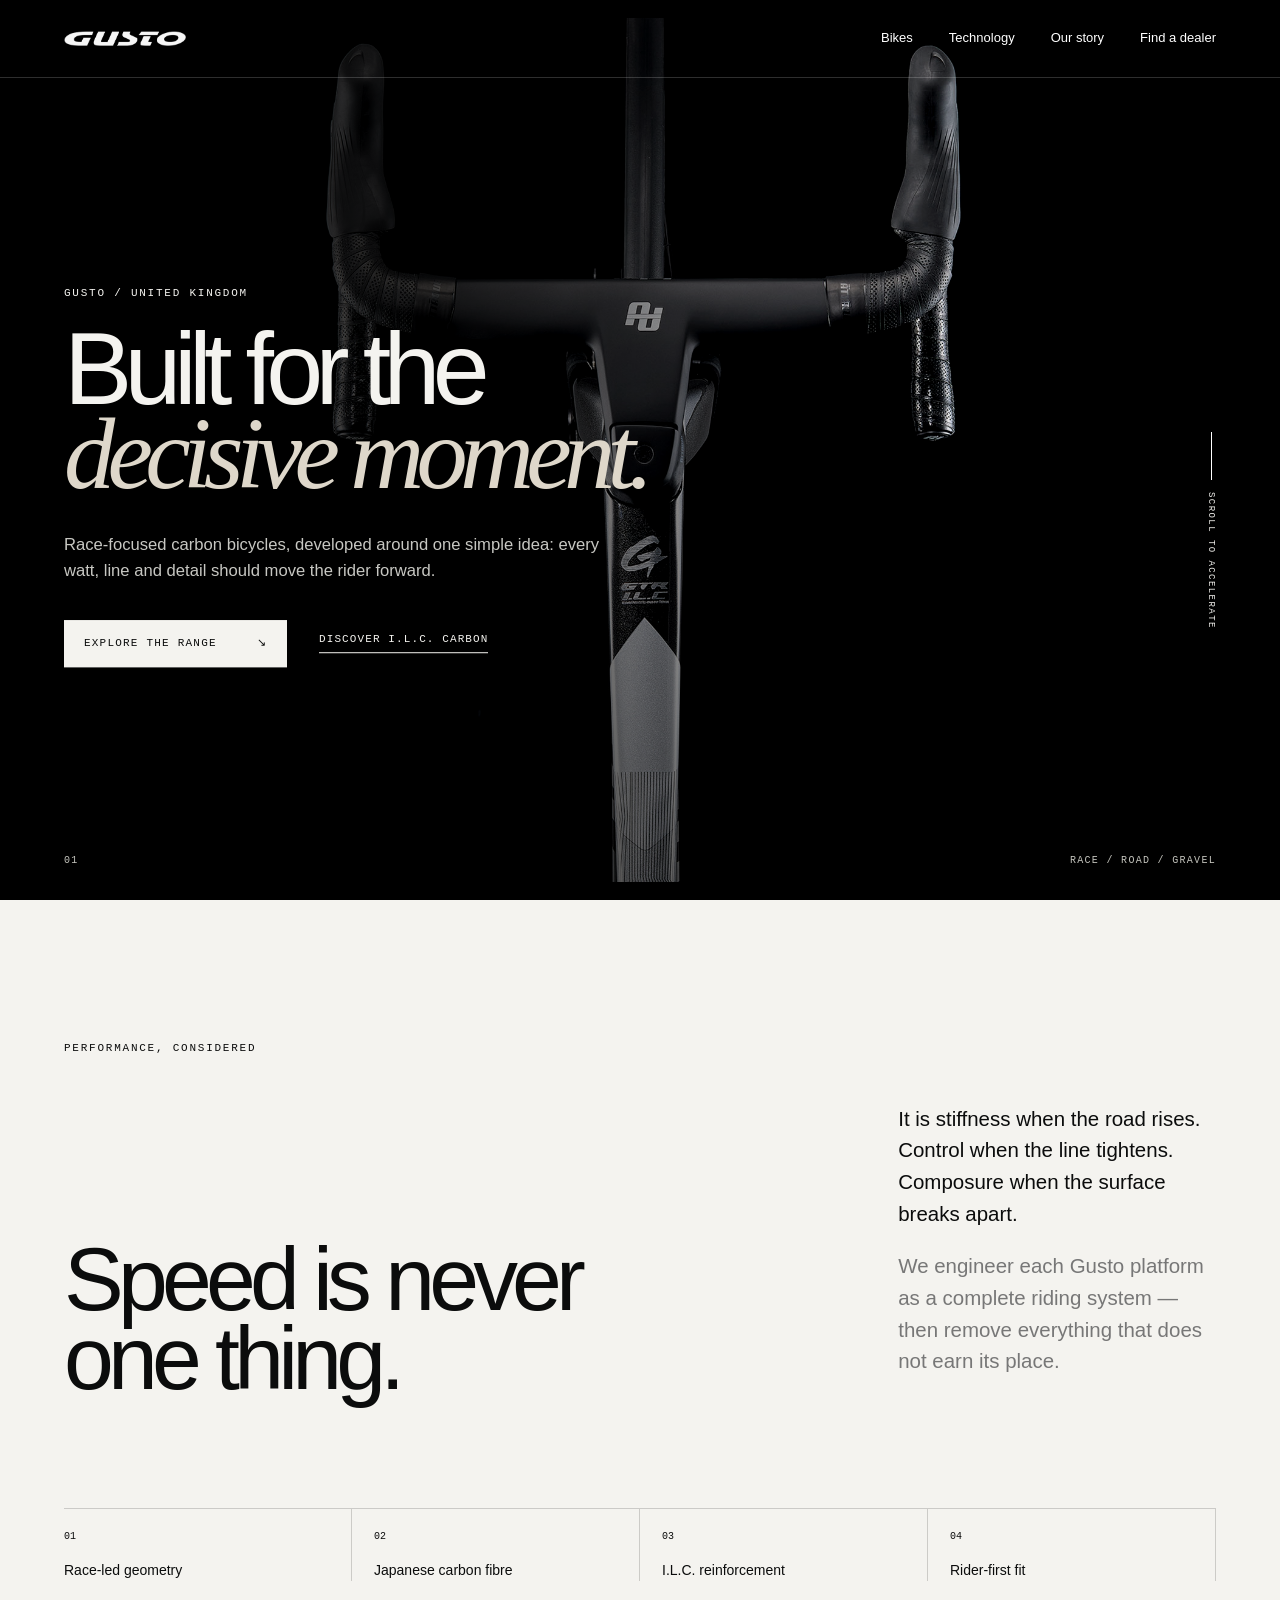
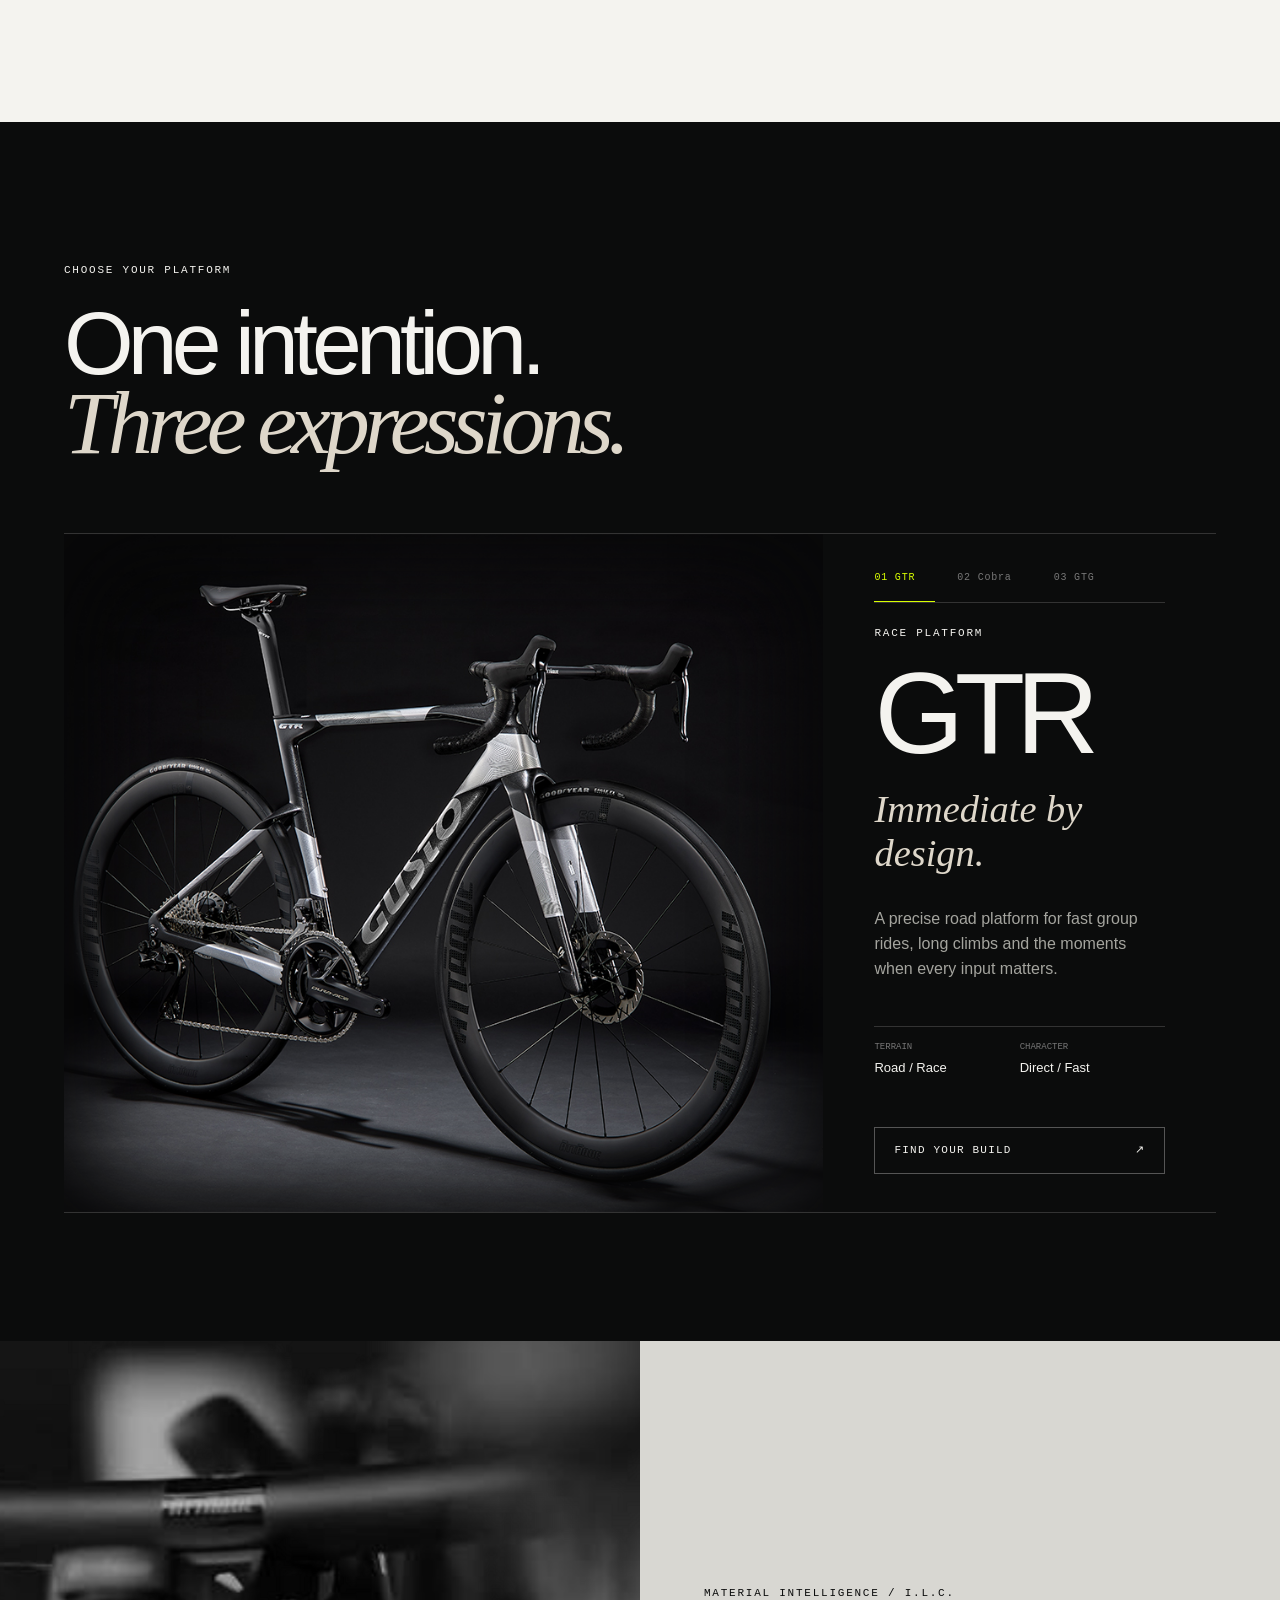
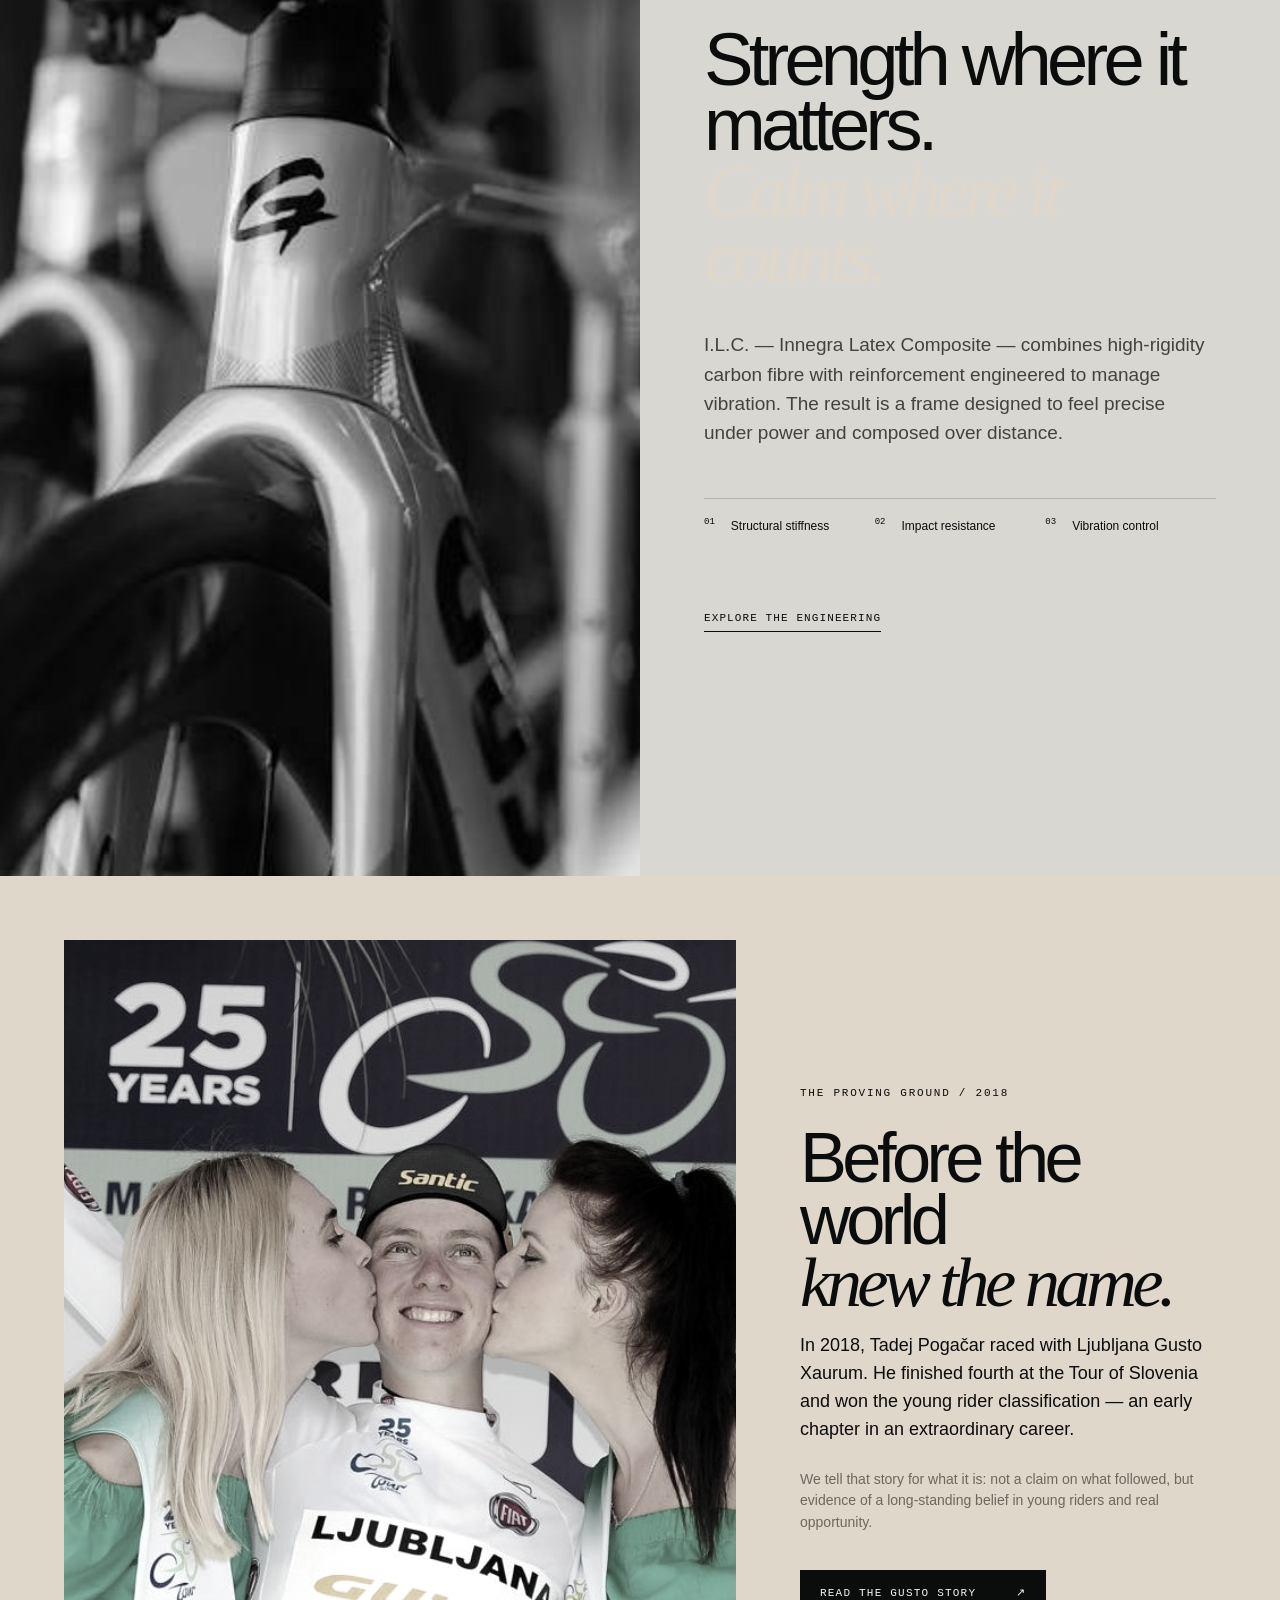
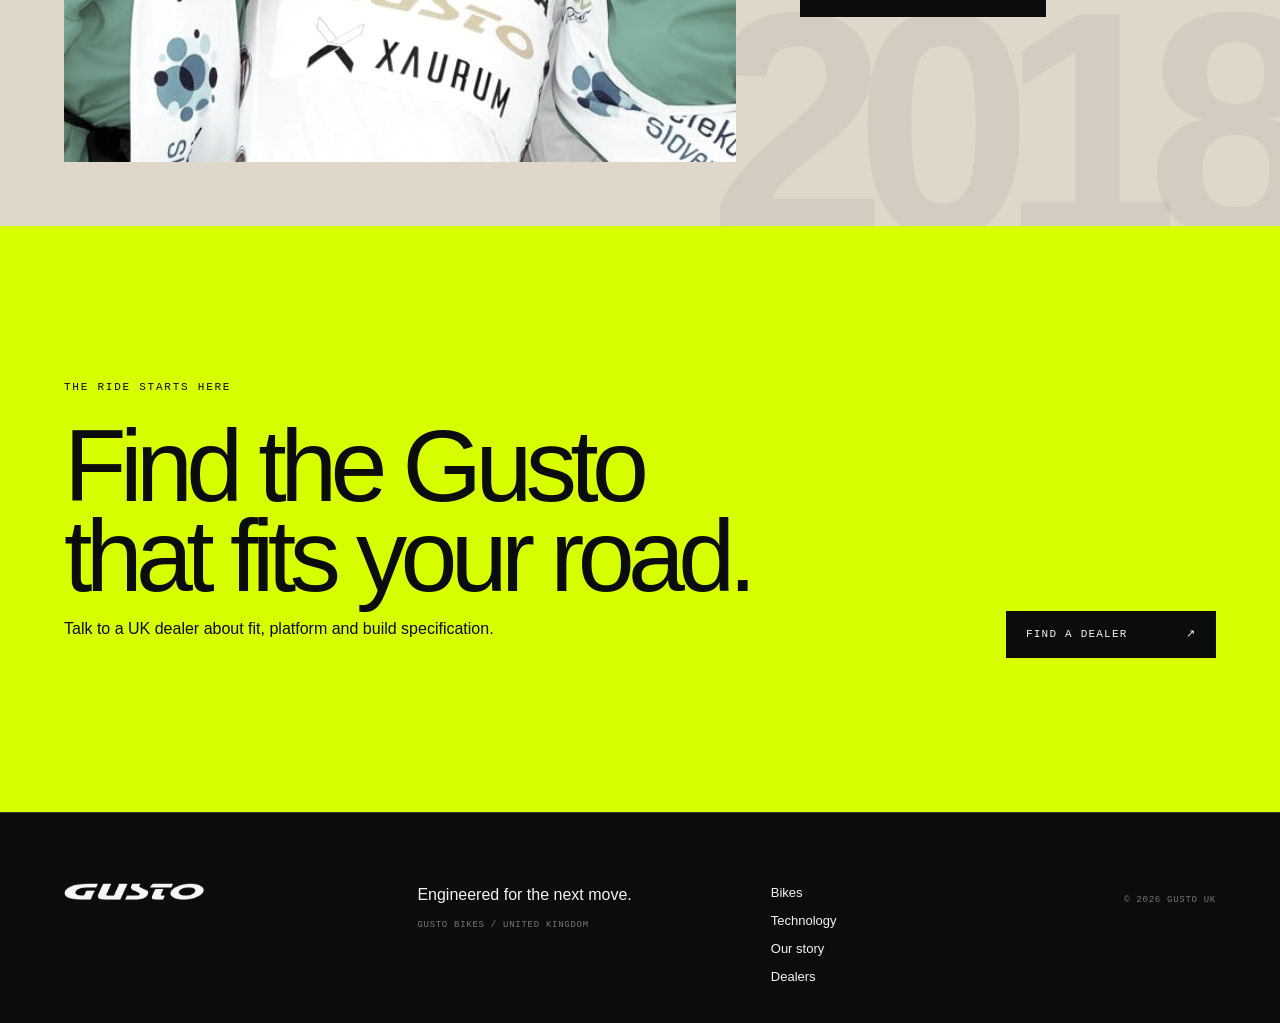
==== index.html @ f99deea1 "Build Gusto UK website redesign" ====
<!doctype html>
<html lang="en">
<head>
  <meta charset="UTF-8" />
  <meta name="viewport" content="width=device-width, initial-scale=1.0" />
  <meta name="description" content="Gusto performance bicycles — race-bred carbon platforms for road and gravel." />
  <title>Gusto UK — Built for the decisive moment</title>
  <link rel="preload" as="image" href="assets/hero-cockpit.jpg" />
  <link rel="stylesheet" href="styles.css?v=6" />
</head>
<body>
  <div class="progress" aria-hidden="true"><span></span></div>
  <header class="site-header" data-header>
    <a class="brand" href="index.html" aria-label="Gusto UK home"><img src="assets/gusto-logo-white.png" alt="Gusto" /></a>
    <nav class="desktop-nav" aria-label="Primary navigation">
      <a href="#bikes">Bikes</a><a href="#technology">Technology</a><a href="about.html">Our story</a><a href="#dealers">Find a dealer</a>
    </nav>
    <button class="menu-button" type="button" aria-expanded="false" aria-controls="mobile-menu"><span>Menu</span><i></i><i></i></button>
  </header>
  <div class="mobile-menu" id="mobile-menu" aria-hidden="true">
    <nav><a href="#bikes">Bikes</a><a href="#technology">Technology</a><a href="about.html">Our story</a><a href="#dealers">Find a dealer</a></nav>
    <p>Gusto Bikes / United Kingdom</p>
  </div>

  <main>
    <section class="hero theme-dark" aria-labelledby="hero-title">
      <img class="hero-media" src="assets/hero-cockpit-front.png" alt="Gusto integrated cockpit viewed from above" />
      <div class="hero-shade"></div>
      <div class="hero-copy">
        <p class="eyebrow">Gusto / United Kingdom</p>
        <h1 id="hero-title">Built for the<br><em>decisive moment.</em></h1>
        <p class="hero-intro">Race-focused carbon bicycles, developed around one simple idea: every watt, line and detail should move the rider forward.</p>
        <div class="hero-actions"><a class="button button-light" href="#bikes">Explore the range <span>↘</span></a><a class="text-link" href="#technology">Discover I.L.C. carbon</a></div>
      </div>
      <div class="hero-index"><span>01</span><span>Race / Road / Gravel</span></div>
      <div class="scroll-cue" aria-hidden="true"><span></span>Scroll to accelerate</div>
    </section>

    <section class="manifesto section-pad" aria-label="Gusto philosophy">
      <p class="eyebrow reveal">Performance, considered</p>
      <div class="manifesto-grid">
        <h2 class="display reveal">Speed is never<br>one thing.</h2>
        <div class="manifesto-copy reveal"><p>It is stiffness when the road rises. Control when the line tightens. Composure when the surface breaks apart.</p><p>We engineer each Gusto platform as a complete riding system — then remove everything that does not earn its place.</p></div>
      </div>
      <div class="metric-strip reveal" role="list">
        <div role="listitem"><b>01</b><span>Race-led geometry</span></div><div role="listitem"><b>02</b><span>Japanese carbon fibre</span></div><div role="listitem"><b>03</b><span>I.L.C. reinforcement</span></div><div role="listitem"><b>04</b><span>Rider-first fit</span></div>
      </div>
    </section>

    <section class="platform theme-dark" id="bikes" aria-labelledby="platform-title">
      <div class="platform-head section-pad reveal"><p class="eyebrow">Choose your platform</p><h2 class="display" id="platform-title">One intention.<br><em>Three expressions.</em></h2></div>
      <div class="bike-stage reveal" data-bike-stage>
        <div class="bike-visual" data-tone="studio"><span class="ghost-type">GTR</span><img src="assets/gtr-black-silver-studio.png" alt="Black and silver Gusto GTR road bicycle" data-bike-image /></div>
        <div class="bike-detail">
          <div class="platform-tabs" role="tablist" aria-label="Bike platforms">
            <button class="active" role="tab" aria-selected="true" data-bike="gtr">01 GTR</button><button role="tab" aria-selected="false" data-bike="cobra">02 Cobra</button><button role="tab" aria-selected="false" data-bike="gtg">03 GTG</button>
          </div>
          <p class="eyebrow" data-bike-kicker>Race platform</p><h3 data-bike-title>GTR</h3><p class="bike-line" data-bike-line>Immediate by design.</p><p data-bike-copy>A precise road platform for fast group rides, long climbs and the moments when every input matters.</p>
          <div class="bike-specs"><span><small>Terrain</small><b data-bike-terrain>Road / Race</b></span><span><small>Character</small><b data-bike-character>Direct / Fast</b></span></div>
          <a class="button button-outline" href="#dealers">Find your build <span>↗</span></a>
        </div>
      </div>
    </section>

    <section class="technology" id="technology" aria-labelledby="tech-title">
      <div class="tech-media reveal"><img src="assets/head-tube.png" alt="Gusto carbon head tube detail" /></div>
      <div class="tech-copy section-pad reveal"><p class="eyebrow">Material intelligence / I.L.C.</p><h2 class="display" id="tech-title">Strength where it matters.<br><em>Calm where it counts.</em></h2><p>I.L.C. — Innegra Latex Composite — combines high-rigidity carbon fibre with reinforcement engineered to manage vibration. The result is a frame designed to feel precise under power and composed over distance.</p><div class="tech-notes"><span><b>01</b>Structural stiffness</span><span><b>02</b>Impact resistance</span><span><b>03</b>Vibration control</span></div><a class="text-link dark-link" href="https://gusto-uk-website.replit.app/technology">Explore the engineering</a></div>
    </section>

    <section class="heritage theme-bone" aria-labelledby="heritage-title">
      <div class="heritage-image reveal"><img src="assets/rider-tadej.jpg" alt="Tadej Pogačar racing for Ljubljana Gusto Xaurum in 2018" /></div>
      <div class="heritage-copy section-pad reveal"><p class="eyebrow">The proving ground / 2018</p><h2 class="display" id="heritage-title">Before the world<br><em>knew the name.</em></h2><p>In 2018, Tadej Pogačar raced with Ljubljana Gusto Xaurum. He finished fourth at the Tour of Slovenia and won the young rider classification — an early chapter in an extraordinary career.</p><p class="quiet">We tell that story for what it is: not a claim on what followed, but evidence of a long-standing belief in young riders and real opportunity.</p><a class="button button-dark" href="about.html">Read the Gusto story <span>↗</span></a></div>
      <div class="heritage-mark" aria-hidden="true">2018</div>
    </section>

    <section class="dealer-cta theme-signal" id="dealers">
      <p class="eyebrow reveal">The ride starts here</p><h2 class="display reveal">Find the Gusto<br>that fits your road.</h2><p class="reveal">Talk to a UK dealer about fit, platform and build specification.</p><a class="button button-dark reveal" href="https://gusto-uk-website.replit.app/dealers">Find a dealer <span>↗</span></a>
    </section>
  </main>
  <footer class="site-footer theme-dark"><a class="footer-brand" href="index.html" aria-label="Gusto UK home"><img src="assets/gusto-logo-white.png" alt="Gusto" /></a><div><p>Engineered for the next move.</p><p class="small">Gusto Bikes / United Kingdom</p></div><nav aria-label="Footer"><a href="#bikes">Bikes</a><a href="#technology">Technology</a><a href="about.html">Our story</a><a href="#dealers">Dealers</a></nav><p class="small">© <span data-year></span> Gusto UK</p></footer>
  <script src="script.js?v=8"></script>
</body>
</html>
---- styles.css ----
:root{--ink:#0b0c0c;--paper:#f4f3ef;--bone:#ded7ca;--muted:#8a8a84;--line:rgba(20,20,18,.18);--signal:#d8ff00;--pad:clamp(24px,5vw,84px);--sans:"Helvetica Neue",Helvetica,Arial,sans-serif;--serif:Georgia,"Times New Roman",serif;--mono:"SFMono-Regular",Consolas,monospace}*{box-sizing:border-box}html{scroll-behavior:smooth}body{margin:0;background:var(--paper);color:var(--ink);font-family:var(--sans);font-size:16px;line-height:1.55;-webkit-font-smoothing:antialiased}a{color:inherit;text-decoration:none}img{display:block;max-width:100%}button{font:inherit}.theme-dark{background:var(--ink);color:var(--paper)}.theme-bone{background:var(--bone)}.theme-signal{background:var(--signal)}.section-pad{padding:clamp(90px,11vw,180px) var(--pad)}.progress{position:fixed;z-index:100;left:0;right:0;top:0;height:2px;background:transparent}.progress span{display:block;width:0;height:100%;background:var(--signal)}.site-header{height:78px;position:absolute;z-index:50;top:0;left:0;right:0;display:flex;align-items:center;justify-content:space-between;padding:0 var(--pad);color:#fff;border-bottom:1px solid rgba(255,255,255,.18);transition:.35s}.site-header.is-scrolled{position:fixed;background:rgba(11,12,12,.88);backdrop-filter:blur(14px);height:64px}.brand img{width:122px}.desktop-nav{display:flex;gap:36px;align-items:center}.desktop-nav a{font-size:13px;position:relative}.desktop-nav a:after{content:"";position:absolute;left:0;bottom:-8px;width:100%;height:1px;background:var(--signal);transform:scaleX(0);transform-origin:right;transition:.25s}.desktop-nav a:hover:after,.desktop-nav a.active:after{transform:scaleX(1);transform-origin:left}.menu-button{display:none;background:none;color:white;border:0;text-transform:uppercase;letter-spacing:.12em;font-size:11px;gap:7px;align-items:flex-end;flex-direction:column}.menu-button i{width:24px;height:1px;background:white;display:block;transition:.3s}.mobile-menu{display:none}.eyebrow{text-transform:uppercase;letter-spacing:.16em;font:500 11px/1.4 var(--mono);margin:0 0 26px}.display{font-size:clamp(48px,7vw,112px);font-weight:400;letter-spacing:-.065em;line-height:.88;margin:0}.display em,h1 em{font-family:var(--serif);font-weight:400;color:var(--bone)}.hero{height:max(760px,100svh);min-height:700px;position:relative;overflow:hidden}.hero-media{position:absolute;inset:0;width:100%;height:100%;object-fit:cover;object-position:center;filter:saturate(.65) contrast(1.05);transform:scale(1.03)}.hero-shade{position:absolute;inset:0;background:linear-gradient(90deg,rgba(0,0,0,.92) 0%,rgba(0,0,0,.7) 36%,rgba(0,0,0,.02) 76%),linear-gradient(0deg,rgba(0,0,0,.35),transparent 45%)}.hero-copy{position:absolute;left:var(--pad);top:50%;transform:translateY(-43%);width:min(720px,72vw)}.hero h1,.story-hero h1{font-size:clamp(62px,8vw,136px);font-weight:400;line-height:.82;letter-spacing:-.075em;margin:0 0 36px}.hero-intro{max-width:560px;color:#c7c7c2;font-size:clamp(16px,1.3vw,20px)}.hero-actions{display:flex;align-items:center;gap:32px;margin-top:36px}.button{display:inline-flex;justify-content:space-between;align-items:center;gap:40px;min-width:210px;padding:17px 19px;text-transform:uppercase;font:500 11px/1 var(--mono);letter-spacing:.11em;border:1px solid;transition:.25s}.button:hover{transform:translateY(-3px)}.button-light{background:var(--paper);color:var(--ink);border-color:var(--paper)}.button-dark{background:var(--ink);color:var(--paper);border-color:var(--ink)}.button-outline{border-color:#555;color:var(--paper)}.text-link{font:500 11px/1 var(--mono);letter-spacing:.1em;text-transform:uppercase;border-bottom:1px solid;padding-bottom:7px}.hero-index{position:absolute;right:var(--pad);bottom:34px;left:var(--pad);display:flex;justify-content:space-between;text-transform:uppercase;letter-spacing:.13em;font:10px var(--mono);color:#c4c4bd}.scroll-cue{position:absolute;right:var(--pad);top:48%;writing-mode:vertical-rl;text-transform:uppercase;letter-spacing:.16em;font:9px var(--mono);display:flex;gap:12px;align-items:center}.scroll-cue span{width:1px;height:48px;background:#fff}.manifesto{background:var(--paper)}.manifesto-grid{display:grid;grid-template-columns:1.6fr .72fr;gap:10vw;align-items:end}.manifesto-copy{font-size:clamp(18px,1.6vw,24px);max-width:560px}.manifesto-copy p:last-child{color:#777}.metric-strip{margin-top:110px;border-top:1px solid var(--line);display:grid;grid-template-columns:repeat(4,1fr)}.metric-strip div{padding:22px 10px 0 0;border-right:1px solid var(--line);display:flex;gap:18px;flex-direction:column}.metric-strip div+div{padding-left:22px}.metric-strip b{font:10px var(--mono)}.metric-strip span{font-size:14px}.platform{padding-bottom:clamp(80px,10vw,160px)}.platform-head{padding-bottom:70px}.bike-stage{margin:0 var(--pad);display:grid;grid-template-columns:1.45fr .75fr;min-height:680px;border-top:1px solid #333;border-bottom:1px solid #333}.bike-visual{position:relative;background:#efeee9;overflow:hidden;display:flex;align-items:center}.bike-visual img{position:relative;z-index:2;width:100%;max-height:680px;object-fit:contain;transition:opacity .25s,transform .55s cubic-bezier(.2,.7,.1,1)}.bike-visual.changing img{opacity:0;transform:translateX(20px)}.ghost-type{position:absolute;color:#dfddd6;font-size:19vw;font-weight:700;letter-spacing:-.09em;left:-.03em;top:50%;transform:translateY(-54%)}.bike-detail{padding:38px clamp(30px,4vw,70px);display:flex;flex-direction:column;justify-content:center}.platform-tabs{display:flex;border-bottom:1px solid #333;margin-bottom:auto}.platform-tabs button{background:none;border:0;color:#777;padding:0 20px 18px 0;margin-right:22px;font:10px var(--mono);letter-spacing:.08em;cursor:pointer}.platform-tabs button.active{color:var(--signal);border-bottom:1px solid var(--signal)}.bike-detail h3{font-size:clamp(80px,9vw,150px);font-weight:400;line-height:.8;letter-spacing:-.08em;margin:0}.bike-line{font:italic clamp(24px,3vw,42px) var(--serif);color:var(--bone);margin:28px 0 16px}.bike-detail>p:not(.eyebrow):not(.bike-line){max-width:440px;color:#a4a49e}.bike-specs{display:grid;grid-template-columns:1fr 1fr;border-top:1px solid #333;margin:28px 0 34px}.bike-specs span{display:flex;flex-direction:column;padding:15px 0}.bike-specs small{font:9px var(--mono);color:#777;text-transform:uppercase}.bike-specs b{font-size:13px;font-weight:400;margin-top:6px}.technology{display:grid;grid-template-columns:1fr 1fr;background:#d8d7d2;min-height:850px}.tech-media{background:#111;min-height:720px;display:flex;justify-content:center;overflow:hidden}.tech-media img{height:100%;width:100%;object-fit:cover;object-position:center 22%;filter:grayscale(1)}.tech-copy{align-self:center}.tech-copy .display{font-size:clamp(48px,5.8vw,92px)}.tech-copy>p:not(.eyebrow){font-size:19px;max-width:620px;margin:40px 0;color:#42423f}.tech-notes{display:grid;grid-template-columns:repeat(3,1fr);border-top:1px solid var(--line);margin:50px 0}.tech-notes span{display:flex;gap:16px;padding:18px 12px 18px 0;font-size:12px}.tech-notes b{font:9px var(--mono)}.dark-link{display:inline-block}.heritage{min-height:950px;display:grid;grid-template-columns:1.15fr .85fr;position:relative;overflow:hidden}.heritage-image{margin:var(--pad) 0 var(--pad) var(--pad);overflow:hidden;position:relative;z-index:2}.heritage-image img{width:100%;height:100%;object-fit:cover;filter:grayscale(.8) contrast(1.08)}.heritage-copy{align-self:center;position:relative;z-index:2}.heritage-copy .display{font-size:clamp(48px,5.5vw,90px)}.heritage-copy>p:not(.eyebrow){font-size:18px;max-width:600px}.heritage-copy .quiet{color:#6d675e;font-size:14px!important;margin:25px 0 36px}.heritage-mark{position:absolute;bottom:-.18em;right:-.04em;font-size:25vw;line-height:1;color:rgba(20,20,18,.055);font-weight:700;letter-spacing:-.1em}.dealer-cta{padding:clamp(90px,12vw,190px) var(--pad);display:grid;grid-template-columns:1fr auto;align-items:end}.dealer-cta .eyebrow,.dealer-cta h2,.dealer-cta>p{grid-column:1}.dealer-cta .button{grid-column:2;grid-row:2/4}.dealer-cta .display{font-size:clamp(55px,8vw,126px)}.site-footer{padding:70px var(--pad) 36px;display:grid;grid-template-columns:1fr 1fr 1fr auto;gap:50px;align-items:start;border-top:1px solid #333}.site-footer>img{width:140px}.site-footer p{margin:0}.site-footer nav{display:flex;flex-direction:column;gap:8px;font-size:13px}.small{font:9px var(--mono);letter-spacing:.08em;text-transform:uppercase;color:#777;margin-top:12px!important}.reveal{opacity:0;transform:translateY(28px);transition:opacity .8s,transform .8s cubic-bezier(.22,.7,.16,1)}.reveal.in{opacity:1;transform:none}
/* story */.story-hero{min-height:100svh;position:relative;display:grid;grid-template-columns:1.05fr .95fr;overflow:hidden;padding-top:78px}.story-hero-copy{padding:clamp(120px,15vw,220px) var(--pad);align-self:center;position:relative;z-index:2}.story-hero h1{font-size:clamp(58px,7.5vw,122px)}.story-hero-copy>p:last-child{max-width:540px;color:#aaa;font-size:18px}.story-hero-art{position:relative;background:#161715;display:flex;justify-content:center;align-items:center}.story-hero-art img{height:min(72vh,820px);position:relative;z-index:2;object-fit:contain;filter:saturate(.75)}.story-hero-art span{position:absolute;right:-.1em;top:10%;font-size:9vw;line-height:.75;font-weight:700;color:#20211f;letter-spacing:-.08em;text-transform:uppercase}.origin{min-height:760px}.timeline{display:grid;grid-template-columns:.72fr 1.28fr;gap:8vw}.timeline-intro{position:sticky;top:110px;align-self:start}.timeline-intro .display{font-size:clamp(48px,5.5vw,90px)}.timeline-intro>p:last-child{max-width:450px;color:#999;margin-top:36px}.timeline-cards{display:grid;gap:90px}.rider-card{border-top:1px solid #333;padding-top:18px}.rider-photo{height:600px;position:relative;overflow:hidden;background:#171815}.rider-photo img{width:100%;height:100%;object-fit:cover;filter:grayscale(.85);transition:.6s}.rider-card:hover img{transform:scale(1.025);filter:grayscale(.3)}.rider-photo span{position:absolute;bottom:10px;right:18px;font-size:80px;letter-spacing:-.08em;color:var(--signal)}.rider-card h3{font-size:clamp(50px,6vw,90px);font-weight:400;letter-spacing:-.06em;margin:0}.rider-card>div:last-child{padding-top:24px}.rider-card>div:last-child>p:last-child{color:#999;max-width:580px}.quote-section{padding:clamp(100px,14vw,220px) var(--pad)}blockquote{margin:30px 0 60px;max-width:1300px;font:italic clamp(45px,7vw,110px)/.96 var(--serif);letter-spacing:-.045em}.quote-section>p:last-child{max-width:560px;margin-left:auto}.today{display:grid;grid-template-columns:1fr 1fr;background:#111;color:var(--paper);min-height:850px}.today-copy{align-self:center}.today-copy .display{font-size:clamp(48px,5.5vw,88px)}.today-copy>p:not(.eyebrow){color:#aaa;max-width:580px;margin:38px 0}.today-image{overflow:hidden}.today-image img{width:100%;height:100%;object-fit:cover;filter:grayscale(.8)}
@media(max-width:900px){.site-header{height:66px}.desktop-nav{display:none}.menu-button{display:flex}.mobile-menu{display:flex;position:fixed;z-index:45;inset:0;background:var(--ink);color:white;padding:120px 24px 32px;flex-direction:column;justify-content:space-between;transform:translateY(-100%);transition:.5s cubic-bezier(.7,0,.2,1)}.mobile-menu.open{transform:none}.mobile-menu nav{display:flex;flex-direction:column}.mobile-menu a{font-size:13vw;line-height:1.1;letter-spacing:-.06em}.mobile-menu p{font:10px var(--mono);text-transform:uppercase;color:#777}.menu-button.open i:first-of-type{transform:rotate(45deg) translate(5px,4px)}.menu-button.open i:last-of-type{transform:rotate(-45deg)}.hero{min-height:780px}.hero-media{object-position:65% center}.hero-shade{background:linear-gradient(0deg,rgba(0,0,0,.95) 0%,rgba(0,0,0,.55) 60%,rgba(0,0,0,.15))}.hero-copy{left:24px;right:24px;bottom:110px;top:auto;transform:none;width:auto}.hero h1{font-size:16.2vw}.hero-intro{max-width:90%}.hero-actions{align-items:flex-start;flex-direction:column}.scroll-cue{display:none}.manifesto-grid,.bike-stage,.technology,.heritage,.timeline,.today,.story-hero{grid-template-columns:1fr}.manifesto-copy{margin-top:50px}.metric-strip{grid-template-columns:1fr 1fr;margin-top:70px}.metric-strip div{border-bottom:1px solid var(--line);padding:18px!important}.platform-head{padding-bottom:50px}.bike-stage{margin:0 20px}.bike-visual{min-height:390px}.bike-detail{min-height:580px}.platform-tabs{margin-bottom:80px}.technology{min-height:0}.tech-media{height:70vh;min-height:520px}.heritage{min-height:0}.heritage-image{margin:24px;height:65vh}.heritage-copy{padding-top:60px}.dealer-cta{grid-template-columns:1fr}.dealer-cta .button{grid-column:1;grid-row:auto;margin-top:36px}.site-footer{grid-template-columns:1fr 1fr}.story-hero{padding-top:66px}.story-hero-copy{padding-top:110px;padding-bottom:70px}.story-hero-art{height:60vh}.story-hero .hero-index{display:none}.timeline-intro{position:static;margin-bottom:70px}.rider-photo{height:70vh}.today-image{height:70vh}}@media(max-width:560px){.display{font-size:14vw}.eyebrow{margin-bottom:18px}.brand img{width:105px}.hero h1{font-size:17vw}.hero-intro{font-size:15px}.button{width:100%}.metric-strip{grid-template-columns:1fr}.tech-notes{grid-template-columns:1fr}.tech-notes span{border-bottom:1px solid var(--line)}.bike-detail h3{font-size:28vw}.site-footer{grid-template-columns:1fr}.site-footer nav{margin:20px 0}.rider-photo span{font-size:18vw}.quote-section blockquote{font-size:13vw}}
@media(prefers-reduced-motion:reduce){html{scroll-behavior:auto}.reveal{opacity:1;transform:none;transition:none}.hero-media{transform:none}.bike-visual img,.rider-photo img{transition:none}}

/* Product imagery blends into the stage rather than sitting in a photo box. */
.bike-visual{transition:background-color .45s}
.bike-visual[data-tone="paper"]{background:#f4f3ef}
.bike-visual[data-tone="paper"] img{mix-blend-mode:multiply}
.bike-visual[data-tone="gold"]{background:radial-gradient(circle at 56% 48%,rgba(91,80,42,.28),transparent 38%),linear-gradient(135deg,#11120f 0%,#080909 70%)}
.bike-visual[data-tone="gold"] .ghost-type{color:rgba(216,255,0,.055)}
.bike-visual[data-tone="gold"] img{mix-blend-mode:normal}
.bike-visual[data-tone="studio"]{background:#09090a}
.bike-visual[data-tone="studio"]::after{content:"";position:absolute;z-index:3;inset:0;pointer-events:none;box-shadow:inset 0 0 90px 30px #09090a}
.bike-visual[data-tone="studio"] .ghost-type{color:rgba(216,255,0,.035);z-index:1}
.bike-visual[data-tone="studio"] img{width:calc(100% + 4px);max-height:none;height:100%;object-fit:cover;object-position:center;mix-blend-mode:normal}
.bike-visual[data-tone="landscape"]{background:#4a4938}
.bike-visual[data-tone="landscape"] .ghost-type{display:none}
.bike-visual[data-tone="landscape"] img{width:100%;max-height:none;height:100%;object-fit:cover;object-position:center;mix-blend-mode:normal}
.bike-visual[data-tone="ink"]{background:#080909}
.bike-visual[data-tone="ink"] .ghost-type{color:#151616}
.bike-visual[data-tone="mineral"]{background:#262c28}
.bike-visual[data-tone="mineral"] .ghost-type{color:#313a34}
.bike-visual img{filter:drop-shadow(0 24px 20px rgba(0,0,0,.16))}
.ghost-type{transition:color .45s}

/* The heritage section sits on the same bone tone used by display italics. */
.heritage-copy .display em{color:var(--ink)}

/* Remove the jersey artwork's baked white canvas without altering its archive graphics. */
.story-hero-art img{clip-path:none}
.footer-brand{display:inline-block;width:140px}.footer-brand img{width:100%}

/* Give the cockpit photograph more breathing room and reveal more of the frame. */
.hero{background:#000}
.hero-media{object-fit:contain;object-position:center;transform:scale(.96)}
@media(max-width:900px){.hero-media{object-fit:cover;object-position:58% 48%;transform:scale(.96)}}
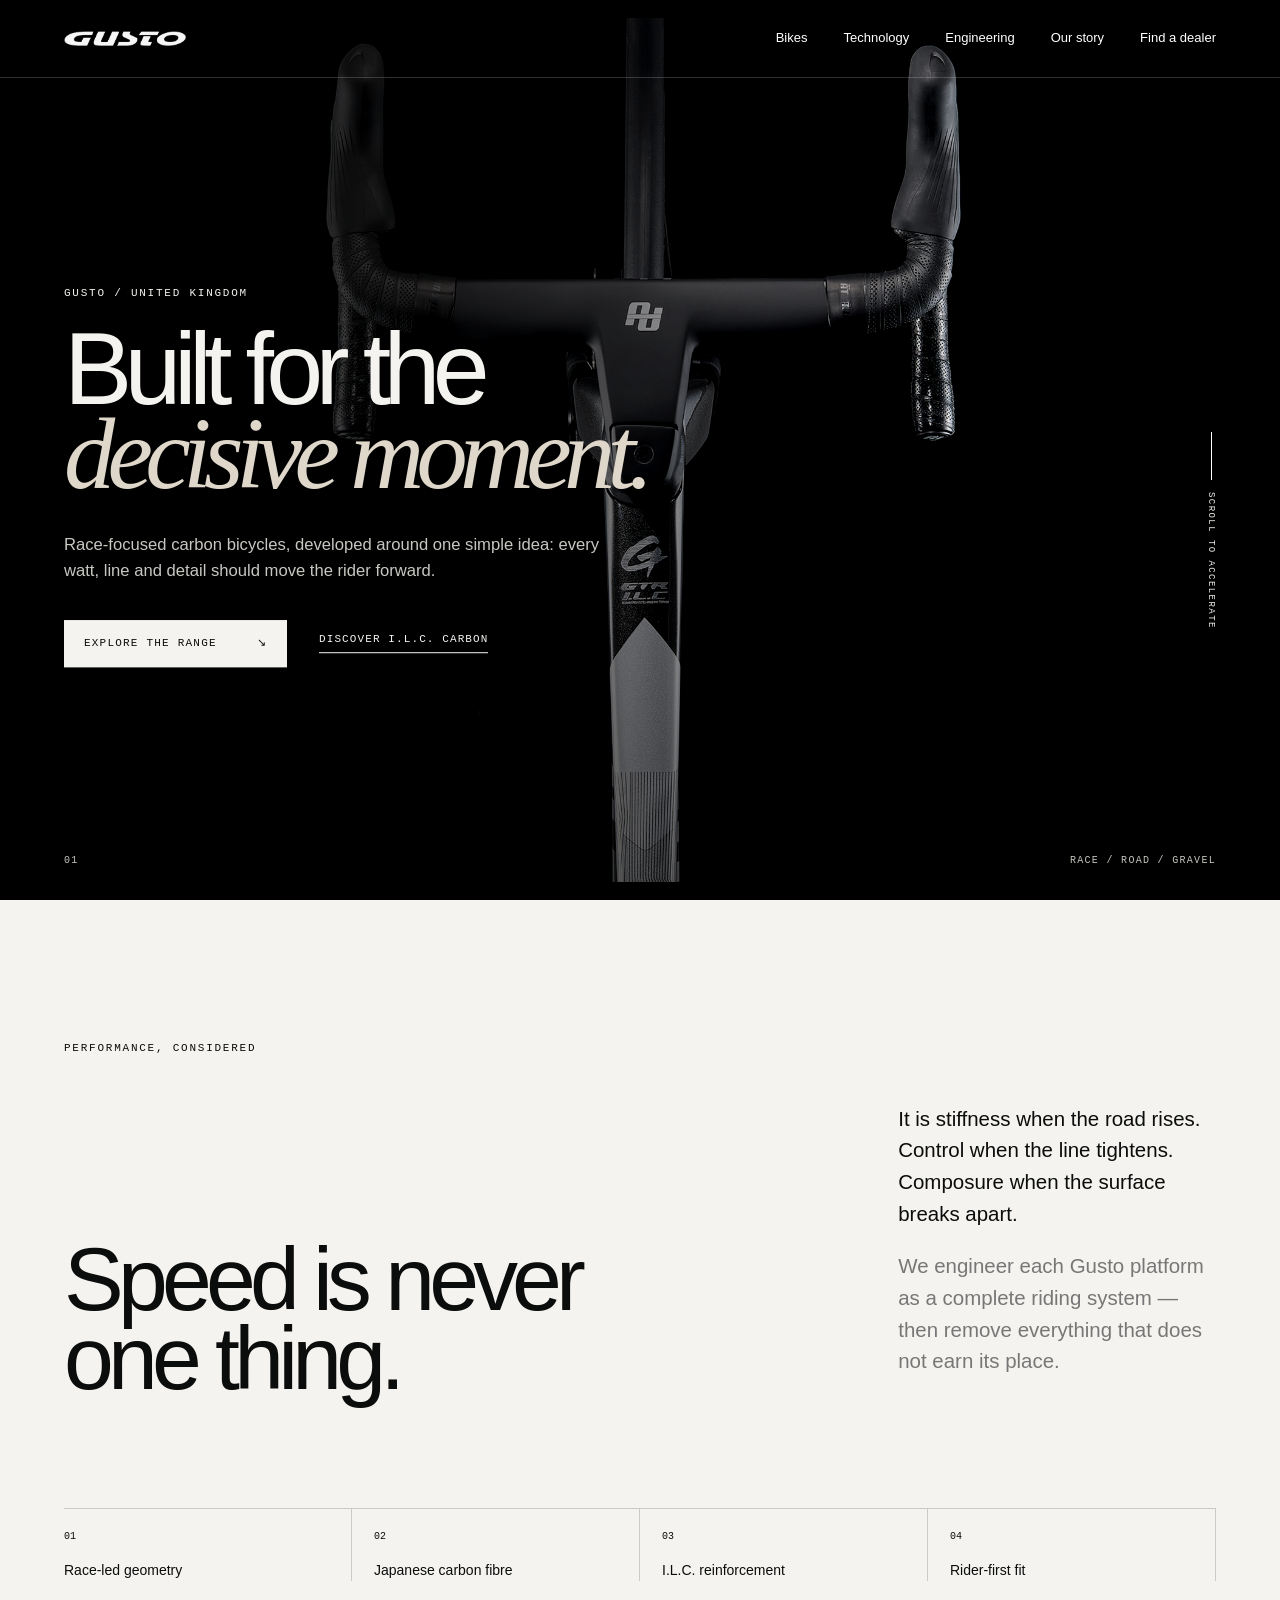
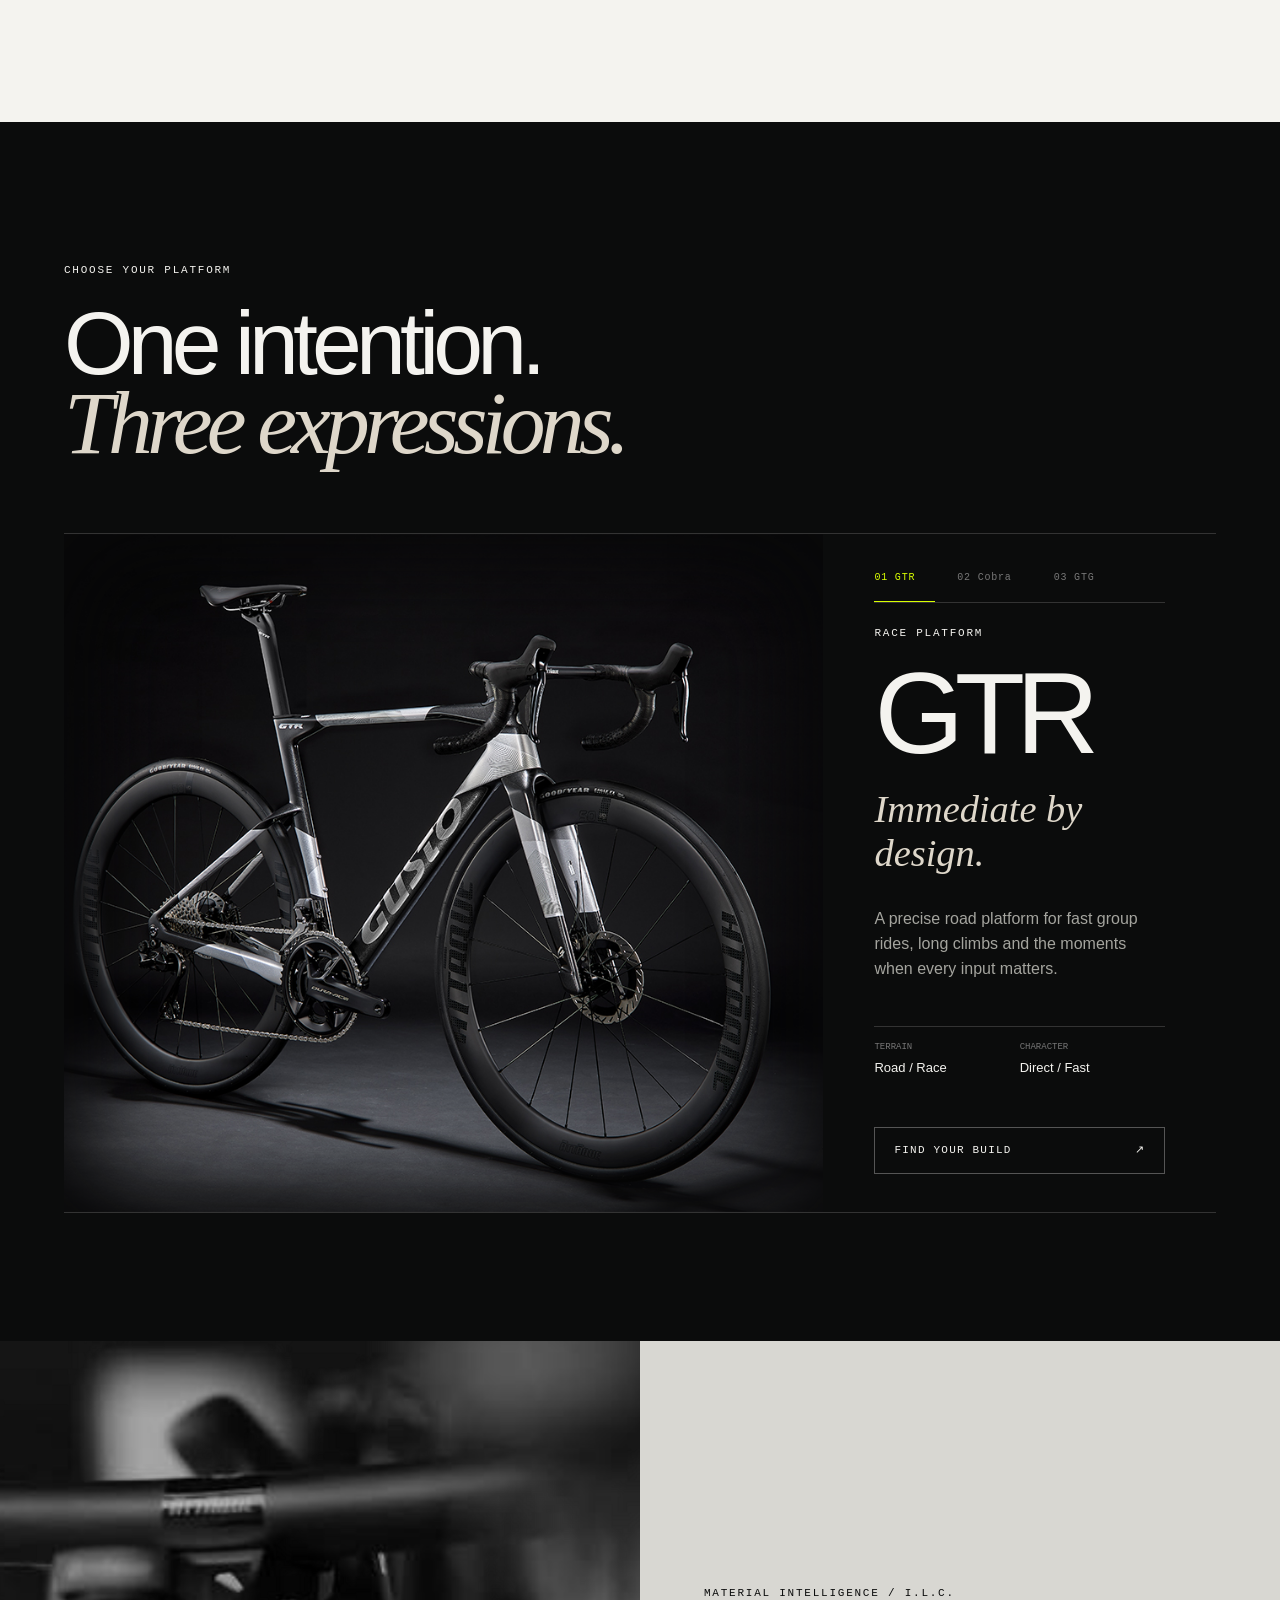
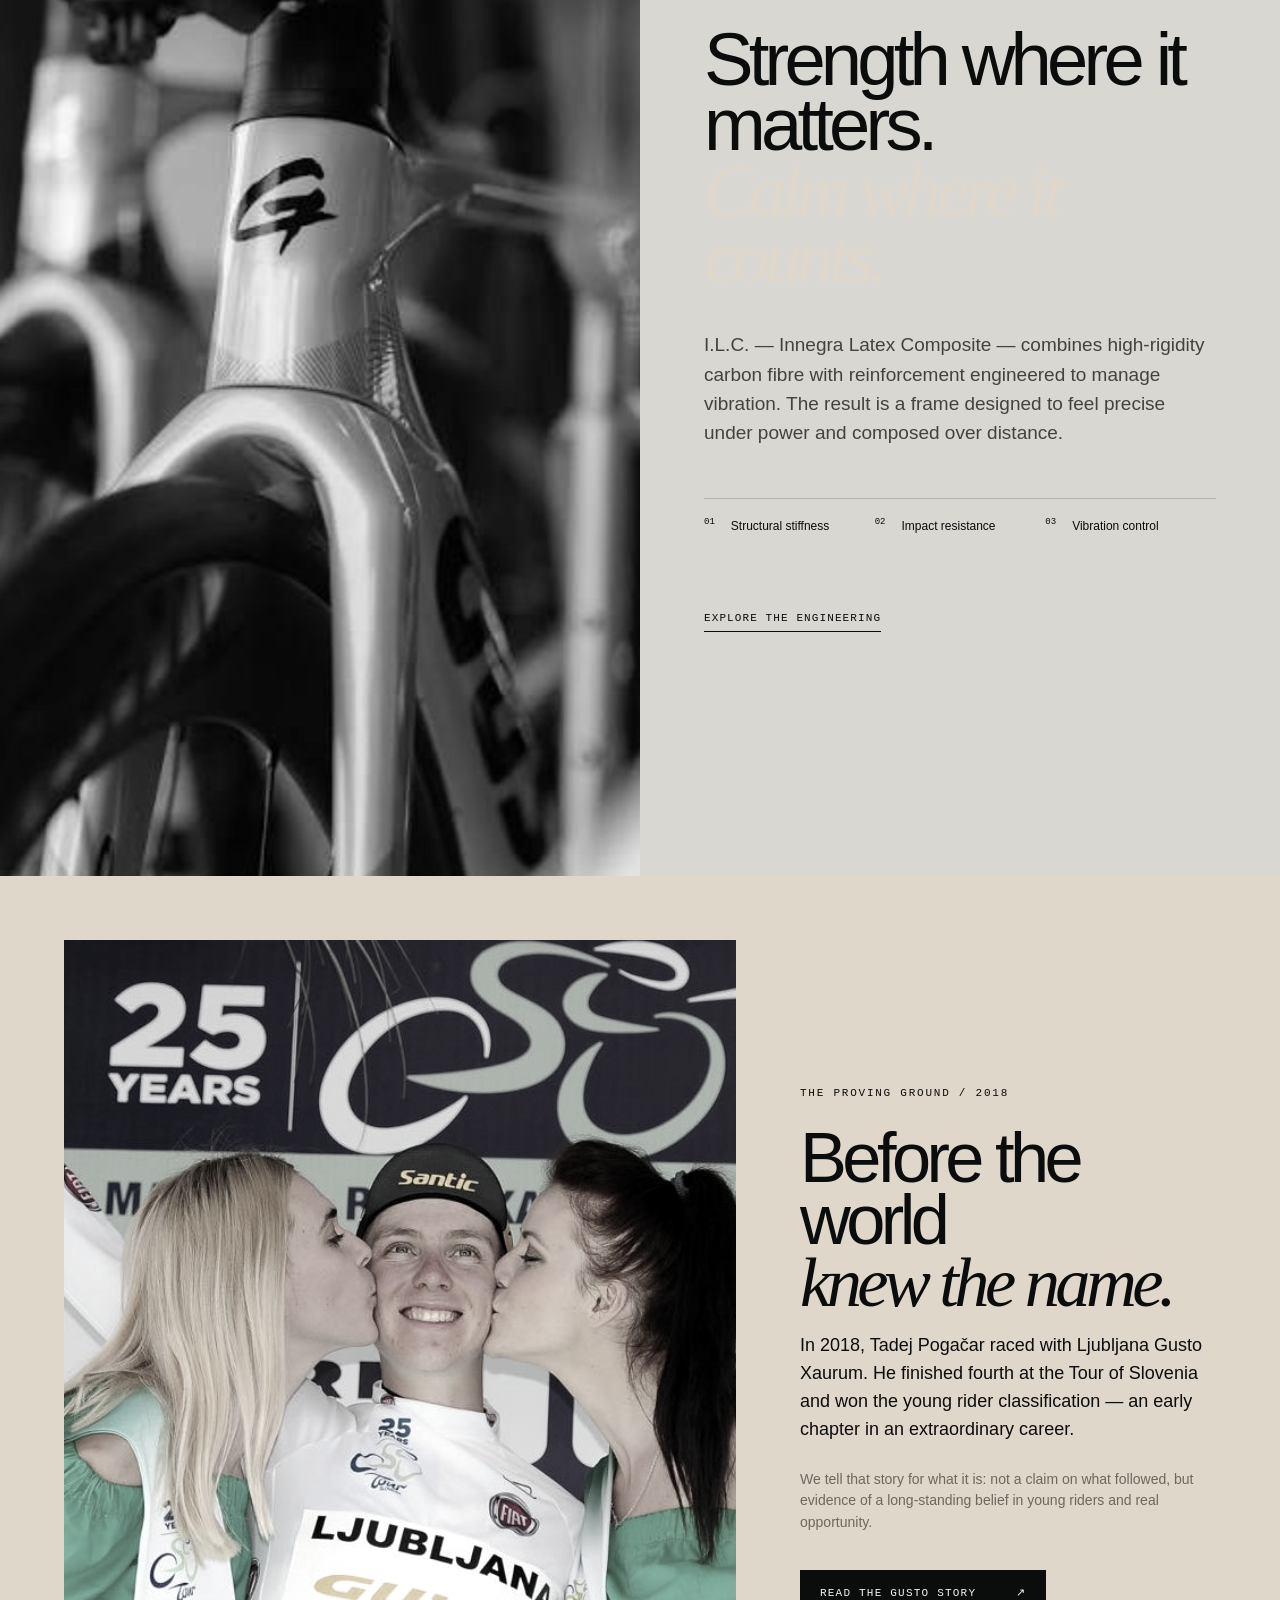
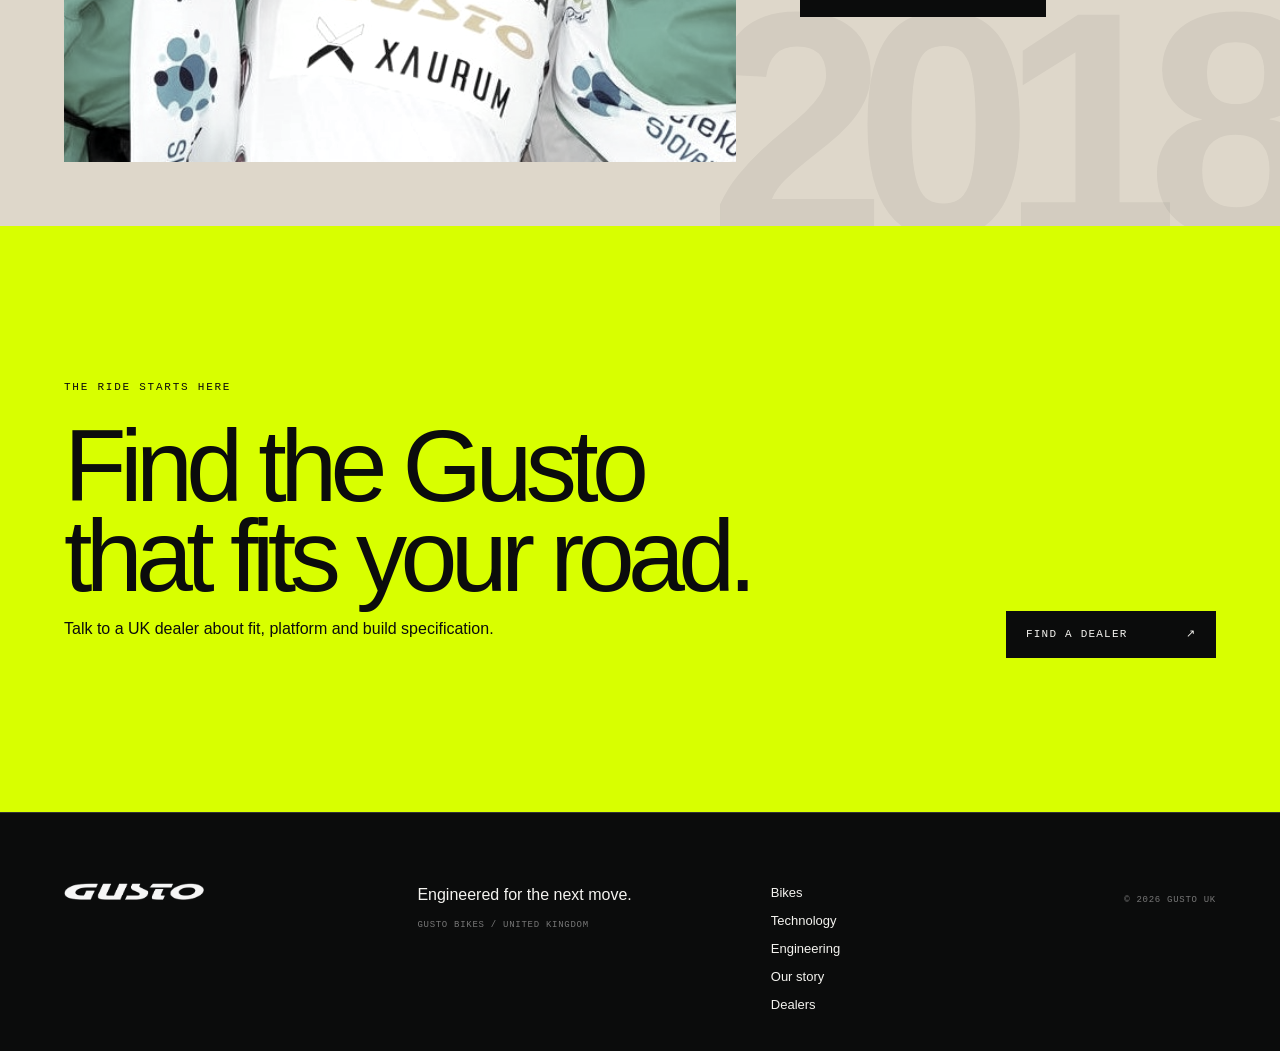
==== commit c066be64: "Add redesigned engineering page" ====
--- a/index.html
+++ b/index.html
@@ -5,20 +5,20 @@
   <meta name="viewport" content="width=device-width, initial-scale=1.0" />
   <meta name="description" content="Gusto performance bicycles — race-bred carbon platforms for road and gravel." />
   <title>Gusto UK — Built for the decisive moment</title>
-  <link rel="preload" as="image" href="assets/hero-cockpit.jpg" />
-  <link rel="stylesheet" href="styles.css?v=6" />
+  <link rel="preload" as="image" href="assets/hero-cockpit-front.png" />
+  <link rel="stylesheet" href="styles.css?v=9" />
 </head>
 <body>
   <div class="progress" aria-hidden="true"><span></span></div>
   <header class="site-header" data-header>
     <a class="brand" href="index.html" aria-label="Gusto UK home"><img src="assets/gusto-logo-white.png" alt="Gusto" /></a>
     <nav class="desktop-nav" aria-label="Primary navigation">
-      <a href="#bikes">Bikes</a><a href="#technology">Technology</a><a href="about.html">Our story</a><a href="#dealers">Find a dealer</a>
+      <a href="#bikes">Bikes</a><a href="#technology">Technology</a><a href="engineering.html">Engineering</a><a href="about.html">Our story</a><a href="#dealers">Find a dealer</a>
     </nav>
     <button class="menu-button" type="button" aria-expanded="false" aria-controls="mobile-menu"><span>Menu</span><i></i><i></i></button>
   </header>
   <div class="mobile-menu" id="mobile-menu" aria-hidden="true">
-    <nav><a href="#bikes">Bikes</a><a href="#technology">Technology</a><a href="about.html">Our story</a><a href="#dealers">Find a dealer</a></nav>
+    <nav><a href="#bikes">Bikes</a><a href="#technology">Technology</a><a href="engineering.html">Engineering</a><a href="about.html">Our story</a><a href="#dealers">Find a dealer</a></nav>
     <p>Gusto Bikes / United Kingdom</p>
   </div>
 
@@ -64,7 +64,7 @@
 
     <section class="technology" id="technology" aria-labelledby="tech-title">
       <div class="tech-media reveal"><img src="assets/head-tube.png" alt="Gusto carbon head tube detail" /></div>
-      <div class="tech-copy section-pad reveal"><p class="eyebrow">Material intelligence / I.L.C.</p><h2 class="display" id="tech-title">Strength where it matters.<br><em>Calm where it counts.</em></h2><p>I.L.C. — Innegra Latex Composite — combines high-rigidity carbon fibre with reinforcement engineered to manage vibration. The result is a frame designed to feel precise under power and composed over distance.</p><div class="tech-notes"><span><b>01</b>Structural stiffness</span><span><b>02</b>Impact resistance</span><span><b>03</b>Vibration control</span></div><a class="text-link dark-link" href="https://gusto-uk-website.replit.app/technology">Explore the engineering</a></div>
+      <div class="tech-copy section-pad reveal"><p class="eyebrow">Material intelligence / I.L.C.</p><h2 class="display" id="tech-title">Strength where it matters.<br><em>Calm where it counts.</em></h2><p>I.L.C. — Innegra Latex Composite — combines high-rigidity carbon fibre with reinforcement engineered to manage vibration. The result is a frame designed to feel precise under power and composed over distance.</p><div class="tech-notes"><span><b>01</b>Structural stiffness</span><span><b>02</b>Impact resistance</span><span><b>03</b>Vibration control</span></div><a class="text-link dark-link" href="engineering.html">Explore the engineering</a></div>
     </section>
 
     <section class="heritage theme-bone" aria-labelledby="heritage-title">
@@ -74,10 +74,10 @@
     </section>
 
     <section class="dealer-cta theme-signal" id="dealers">
-      <p class="eyebrow reveal">The ride starts here</p><h2 class="display reveal">Find the Gusto<br>that fits your road.</h2><p class="reveal">Talk to a UK dealer about fit, platform and build specification.</p><a class="button button-dark reveal" href="https://gusto-uk-website.replit.app/dealers">Find a dealer <span>↗</span></a>
+      <p class="eyebrow reveal">The ride starts here</p><h2 class="display reveal">Find the Gusto<br>that fits your road.</h2><p class="reveal">Talk to a UK dealer about fit, platform and build specification.</p><a class="button button-dark reveal" href="https://www.gustobike.uk/shops-2/">Find a dealer <span>↗</span></a>
     </section>
   </main>
-  <footer class="site-footer theme-dark"><a class="footer-brand" href="index.html" aria-label="Gusto UK home"><img src="assets/gusto-logo-white.png" alt="Gusto" /></a><div><p>Engineered for the next move.</p><p class="small">Gusto Bikes / United Kingdom</p></div><nav aria-label="Footer"><a href="#bikes">Bikes</a><a href="#technology">Technology</a><a href="about.html">Our story</a><a href="#dealers">Dealers</a></nav><p class="small">© <span data-year></span> Gusto UK</p></footer>
-  <script src="script.js?v=8"></script>
+  <footer class="site-footer theme-dark"><a class="footer-brand" href="index.html" aria-label="Gusto UK home"><img src="assets/gusto-logo-white.png" alt="Gusto" /></a><div><p>Engineered for the next move.</p><p class="small">Gusto Bikes / United Kingdom</p></div><nav aria-label="Footer"><a href="#bikes">Bikes</a><a href="#technology">Technology</a><a href="engineering.html">Engineering</a><a href="about.html">Our story</a><a href="#dealers">Dealers</a></nav><p class="small">© <span data-year></span> Gusto UK</p></footer>
+  <script src="script.js?v=9"></script>
 </body>
 </html>
--- a/styles.css
+++ b/styles.css
@@ -35,3 +35,77 @@
 .hero{background:#000}
 .hero-media{object-fit:contain;object-position:center;transform:scale(.96)}
 @media(max-width:900px){.hero-media{object-fit:cover;object-position:58% 48%;transform:scale(.96)}}
+
+/* Engineering page */
+.engineering-page{background:var(--ink)}
+.engineering-page .desktop-nav{gap:30px}
+.engineering-hero{min-height:100svh;position:relative;display:grid;grid-template-columns:.9fr 1.1fr;overflow:hidden;padding-top:78px}
+.engineering-hero-copy{align-self:center;padding:clamp(120px,14vw,210px) var(--pad);position:relative;z-index:3}
+.engineering-hero-copy h1{font-size:clamp(64px,8vw,132px);font-weight:400;line-height:.83;letter-spacing:-.075em;margin:0 0 40px}
+.engineering-hero-copy>p:not(.eyebrow){max-width:590px;color:#aaa;font-size:clamp(17px,1.35vw,21px);margin:0 0 42px}
+.engineering-hero-media{position:relative;overflow:hidden;background:radial-gradient(circle at 50% 42%,#2a2d2b 0,#111311 43%,#080909 76%);display:flex;align-items:center;justify-content:center}
+.engineering-hero-media img{position:relative;z-index:2;height:94%;width:100%;object-fit:contain;object-position:center 60%;filter:grayscale(.9) contrast(1.08)}
+.engineering-hero-media span{position:absolute;z-index:1;right:-.04em;bottom:-.18em;font-size:27vw;font-weight:700;letter-spacing:-.1em;color:rgba(216,255,0,.045)}
+.engineering-principle{background:var(--paper)}
+.engineering-rule{margin-top:110px;border-top:1px solid var(--line);border-bottom:1px solid var(--line);padding:28px 0;display:grid;grid-template-columns:auto 1fr auto 1fr auto;align-items:center;gap:28px;text-transform:uppercase;font:10px var(--mono);letter-spacing:.13em}
+.engineering-rule i{height:1px;background:var(--ink);opacity:.35}
+.engineering-rule strong{font-weight:500;color:#667700}
+.ilc-section{padding-bottom:clamp(90px,10vw,160px)}
+.ilc-intro{display:grid;grid-template-columns:.55fr 1.25fr .7fr;gap:5vw;align-items:end}
+.ilc-intro .eyebrow{align-self:start}
+.ilc-intro .display{font-size:clamp(54px,6.6vw,105px)}
+.ilc-intro>p:last-child{color:#aaa;font-size:18px;margin:0}
+.ilc-cards{margin:0 var(--pad);display:grid;grid-template-columns:repeat(3,1fr);border-top:1px solid #333;border-bottom:1px solid #333}
+.ilc-cards article{min-height:360px;padding:30px clamp(24px,3vw,48px);border-right:1px solid #333;display:flex;flex-direction:column}
+.ilc-cards article:last-child{border-right:0}
+.ilc-cards b,.system-grid span{font:10px var(--mono);color:var(--signal)}
+.ilc-cards h3,.system-grid h3{font-size:clamp(31px,3vw,48px);font-weight:400;letter-spacing:-.045em;line-height:1;margin:auto 0 22px}
+.ilc-cards p{color:#999;margin:0;max-width:380px}
+.layup-story{display:grid;grid-template-columns:1fr 1fr;background:#d5d3cd;min-height:900px}
+.layup-media{background:#030404;overflow:hidden;display:flex;align-items:center;justify-content:center}
+.layup-media img{width:100%;height:100%;object-fit:contain;filter:grayscale(1) contrast(1.08)}
+.layup-copy{align-self:center}
+.layup-copy .display{font-size:clamp(50px,5.7vw,90px)}
+.layup-copy>p:not(.eyebrow){font-size:18px;max-width:600px;color:#494945;margin-top:34px}
+.system-section{color:var(--ink)}
+.system-heading{display:grid;grid-template-columns:.55fr 1.45fr;gap:6vw;align-items:start}
+.system-heading .display{font-size:clamp(54px,7vw,110px)}
+.system-grid{margin-top:100px;display:grid;grid-template-columns:repeat(4,1fr);border-top:1px solid rgba(20,20,18,.22)}
+.system-grid article{padding:25px 28px 20px 0;border-right:1px solid rgba(20,20,18,.22)}
+.system-grid article+article{padding-left:28px}
+.system-grid article:last-child{border-right:0}
+.system-grid span{color:#62625d}
+.system-grid h3{font-size:35px;margin:70px 0 20px}
+.system-grid p{color:#66635e;margin:0}
+.engineering-bike{min-height:820px;display:grid;grid-template-columns:1.2fr .8fr}
+.engineering-bike-image{overflow:hidden;background:#09090a;display:flex;align-items:center}
+.engineering-bike-image img{width:100%;height:100%;object-fit:cover}
+.engineering-bike-copy{align-self:center}
+.engineering-bike-copy .display{font-size:clamp(50px,5.4vw,88px)}
+.engineering-bike-copy>p:not(.eyebrow){color:#aaa;font-size:18px;max-width:520px;margin:38px 0}
+
+@media(max-width:900px){
+  .engineering-hero{grid-template-columns:1fr;padding-top:66px}
+  .engineering-hero-copy{padding-top:110px;padding-bottom:70px}
+  .engineering-hero-media{height:66vh;min-height:520px;grid-row:2}
+  .engineering-hero .hero-index{display:none}
+  .ilc-intro{grid-template-columns:1fr}
+  .ilc-intro>p:last-child{margin-top:15px}
+  .ilc-cards{grid-template-columns:1fr;margin:0 20px}
+  .ilc-cards article{min-height:280px;border-right:0;border-bottom:1px solid #333}
+  .ilc-cards article:last-child{border-bottom:0}
+  .layup-story,.engineering-bike{grid-template-columns:1fr}
+  .layup-media{height:68vh;min-height:520px}
+  .system-heading{grid-template-columns:1fr}
+  .system-grid{grid-template-columns:1fr 1fr;margin-top:70px}
+  .system-grid article{border-bottom:1px solid rgba(20,20,18,.22)}
+  .engineering-bike-image{height:60vh;min-height:480px}
+}
+
+@media(max-width:560px){
+  .engineering-hero-copy h1{font-size:16vw}
+  .engineering-rule{gap:12px;font-size:8px}
+  .system-grid{grid-template-columns:1fr}
+  .system-grid article,.system-grid article+article{padding:22px 0;border-right:0}
+  .system-grid h3{margin:35px 0 12px}
+}
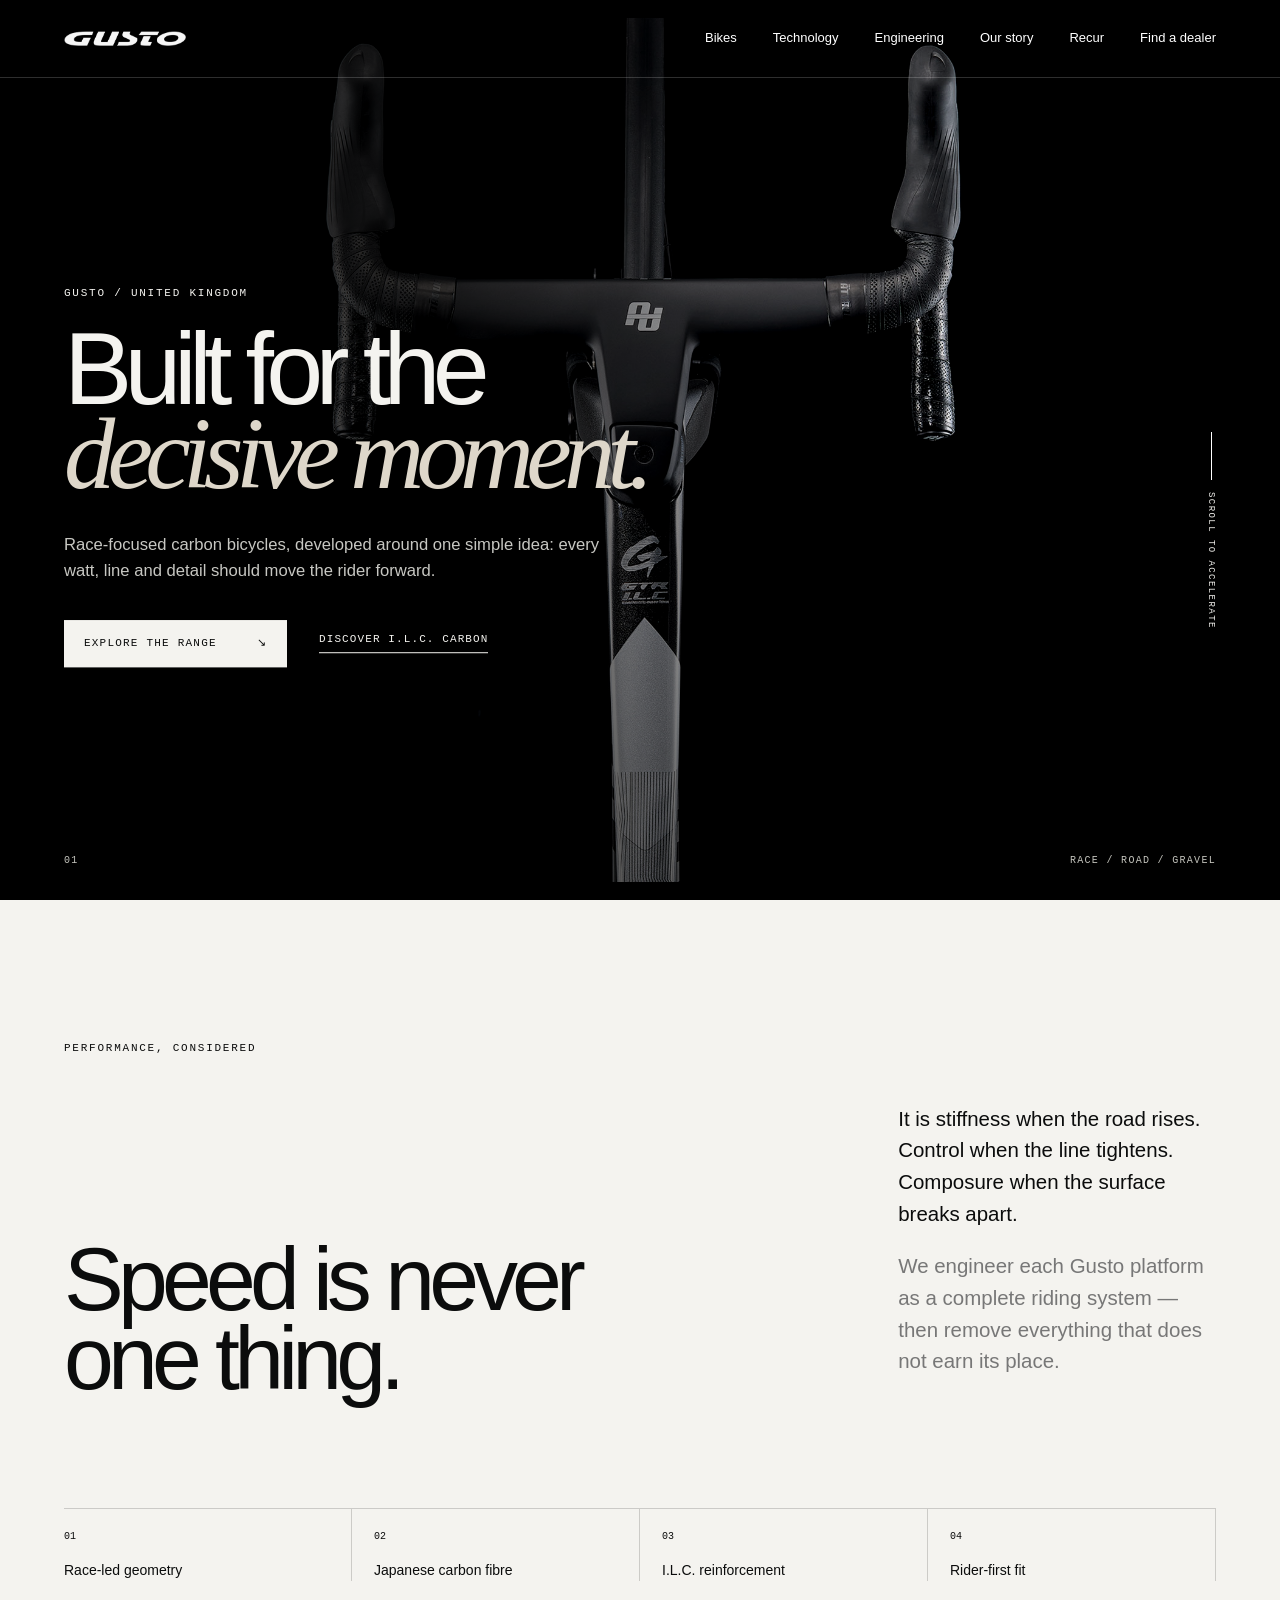
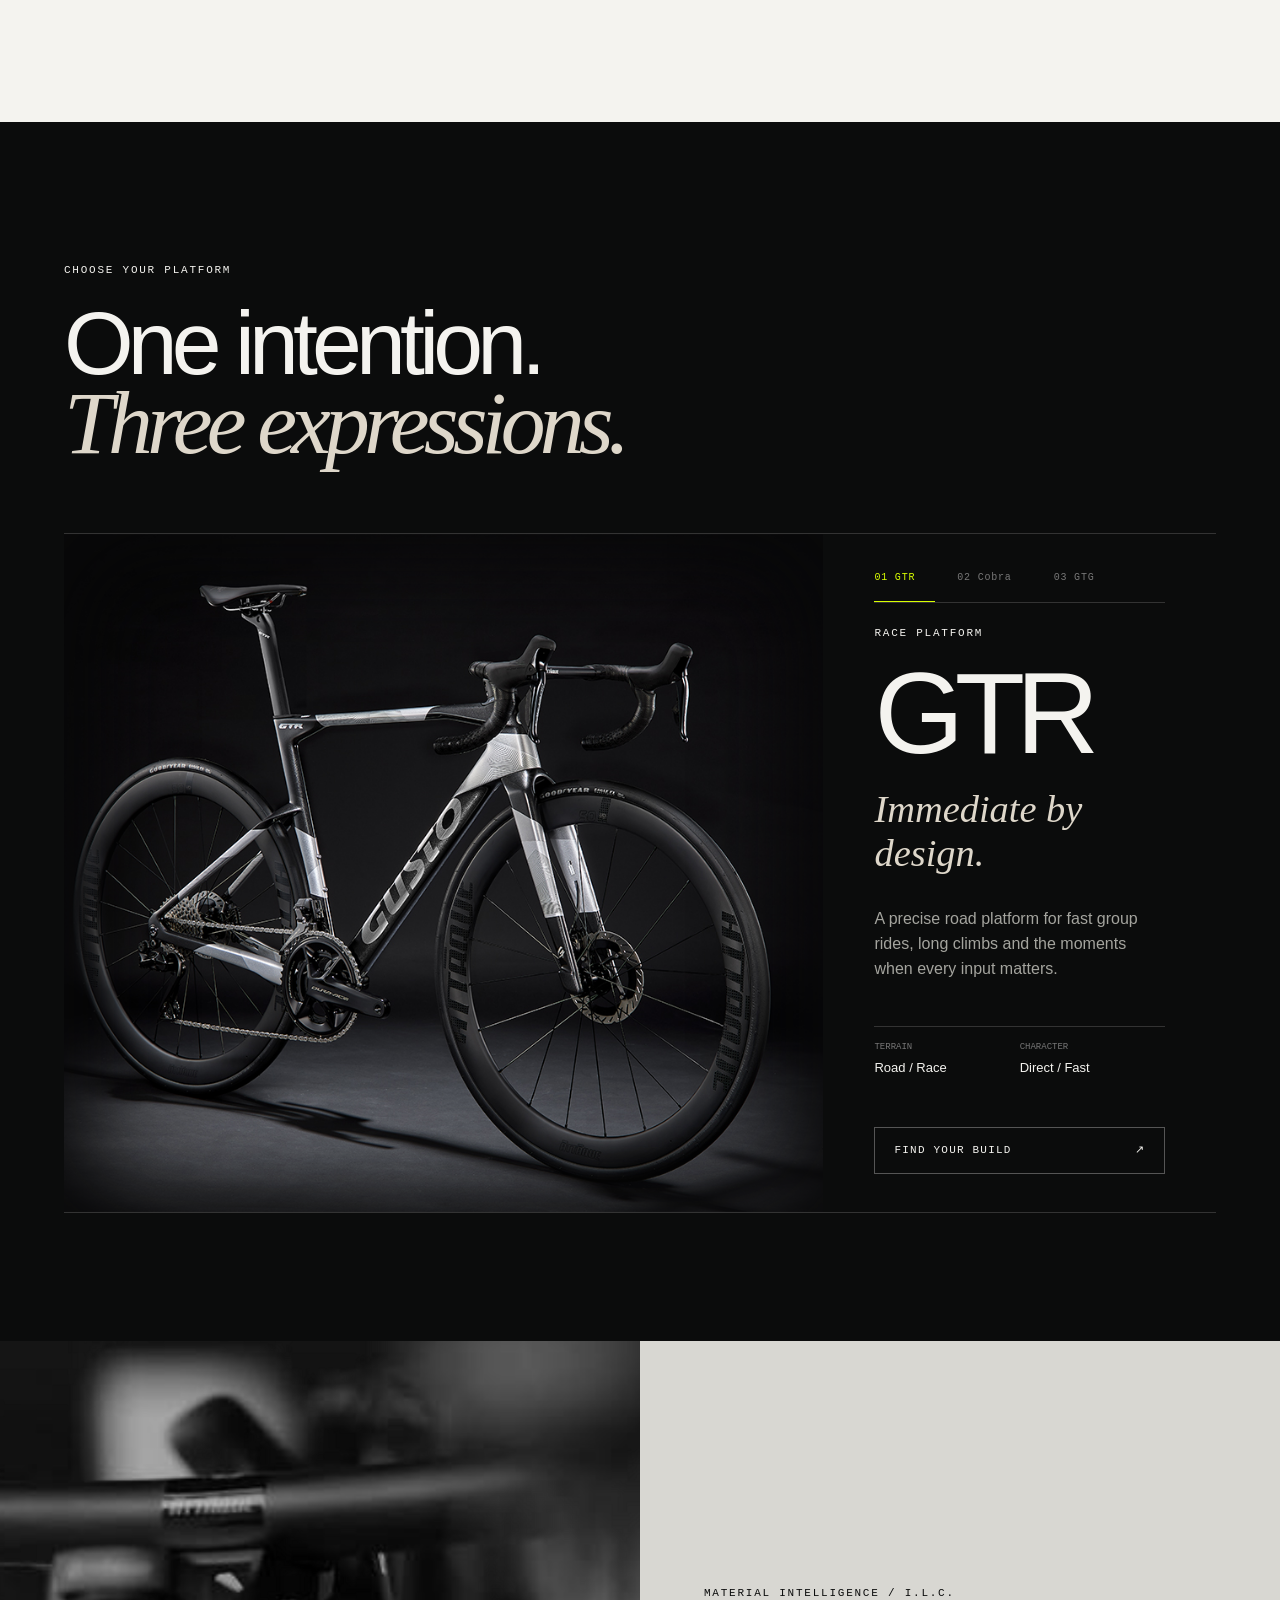
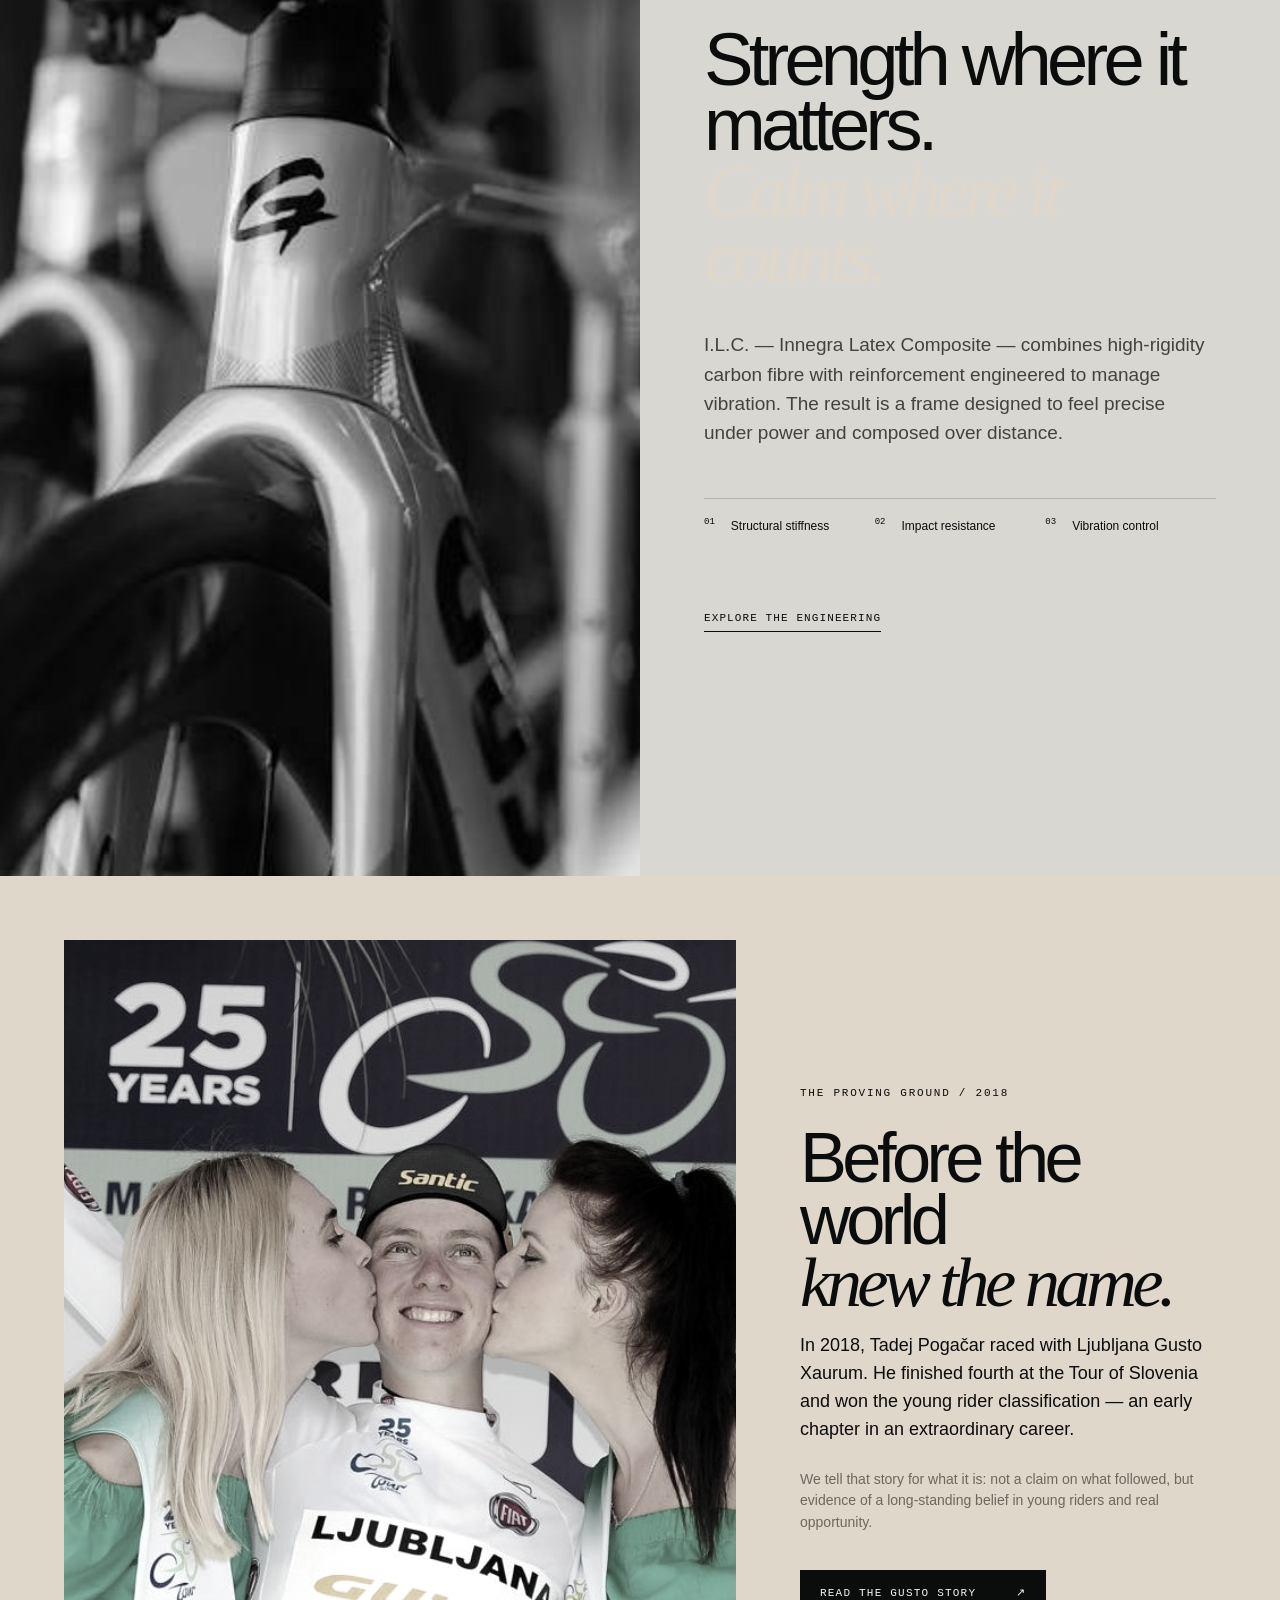
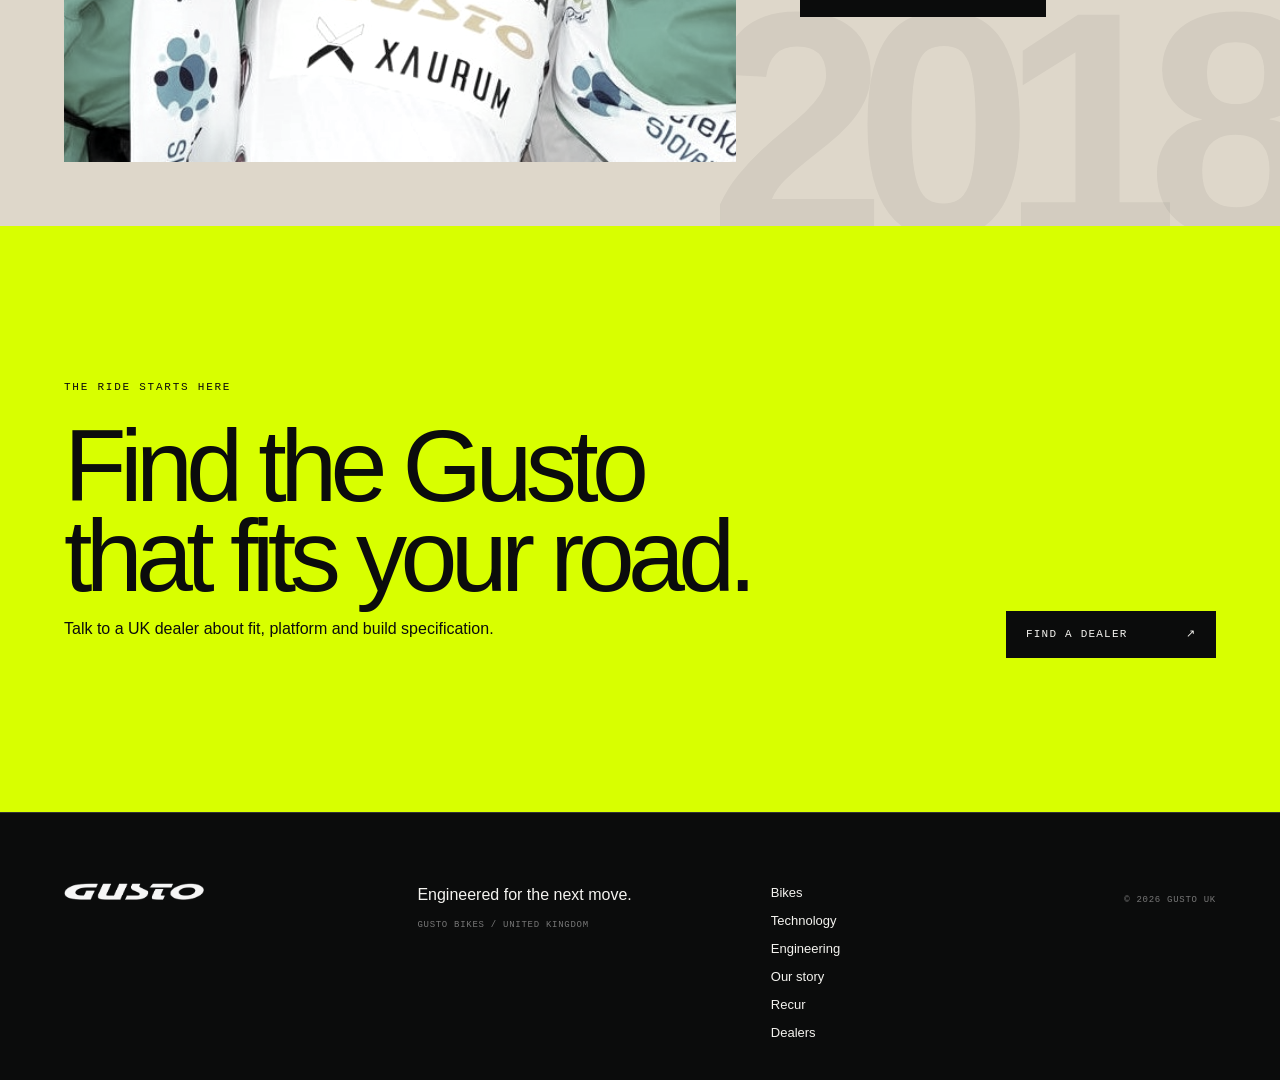
==== commit 2b85d30d: "Add redesigned Recur page" ====
--- a/index.html
+++ b/index.html
@@ -6,19 +6,19 @@
   <meta name="description" content="Gusto performance bicycles — race-bred carbon platforms for road and gravel." />
   <title>Gusto UK — Built for the decisive moment</title>
   <link rel="preload" as="image" href="assets/hero-cockpit-front.png" />
-  <link rel="stylesheet" href="styles.css?v=9" />
+  <link rel="stylesheet" href="styles.css?v=10" />
 </head>
 <body>
   <div class="progress" aria-hidden="true"><span></span></div>
   <header class="site-header" data-header>
     <a class="brand" href="index.html" aria-label="Gusto UK home"><img src="assets/gusto-logo-white.png" alt="Gusto" /></a>
     <nav class="desktop-nav" aria-label="Primary navigation">
-      <a href="#bikes">Bikes</a><a href="#technology">Technology</a><a href="engineering.html">Engineering</a><a href="about.html">Our story</a><a href="#dealers">Find a dealer</a>
+      <a href="#bikes">Bikes</a><a href="#technology">Technology</a><a href="engineering.html">Engineering</a><a href="about.html">Our story</a><a href="recur.html">Recur</a><a href="dealers.html">Find a dealer</a>
     </nav>
     <button class="menu-button" type="button" aria-expanded="false" aria-controls="mobile-menu"><span>Menu</span><i></i><i></i></button>
   </header>
   <div class="mobile-menu" id="mobile-menu" aria-hidden="true">
-    <nav><a href="#bikes">Bikes</a><a href="#technology">Technology</a><a href="engineering.html">Engineering</a><a href="about.html">Our story</a><a href="#dealers">Find a dealer</a></nav>
+    <nav><a href="#bikes">Bikes</a><a href="#technology">Technology</a><a href="engineering.html">Engineering</a><a href="about.html">Our story</a><a href="recur.html">Recur</a><a href="dealers.html">Find a dealer</a></nav>
     <p>Gusto Bikes / United Kingdom</p>
   </div>
 
@@ -57,7 +57,7 @@
           </div>
           <p class="eyebrow" data-bike-kicker>Race platform</p><h3 data-bike-title>GTR</h3><p class="bike-line" data-bike-line>Immediate by design.</p><p data-bike-copy>A precise road platform for fast group rides, long climbs and the moments when every input matters.</p>
           <div class="bike-specs"><span><small>Terrain</small><b data-bike-terrain>Road / Race</b></span><span><small>Character</small><b data-bike-character>Direct / Fast</b></span></div>
-          <a class="button button-outline" href="#dealers">Find your build <span>↗</span></a>
+          <a class="button button-outline" href="dealers.html">Find your build <span>↗</span></a>
         </div>
       </div>
     </section>
@@ -74,10 +74,10 @@
     </section>
 
     <section class="dealer-cta theme-signal" id="dealers">
-      <p class="eyebrow reveal">The ride starts here</p><h2 class="display reveal">Find the Gusto<br>that fits your road.</h2><p class="reveal">Talk to a UK dealer about fit, platform and build specification.</p><a class="button button-dark reveal" href="https://www.gustobike.uk/shops-2/">Find a dealer <span>↗</span></a>
+      <p class="eyebrow reveal">The ride starts here</p><h2 class="display reveal">Find the Gusto<br>that fits your road.</h2><p class="reveal">Talk to a UK dealer about fit, platform and build specification.</p><a class="button button-dark reveal" href="dealers.html">Find a dealer <span>↗</span></a>
     </section>
   </main>
-  <footer class="site-footer theme-dark"><a class="footer-brand" href="index.html" aria-label="Gusto UK home"><img src="assets/gusto-logo-white.png" alt="Gusto" /></a><div><p>Engineered for the next move.</p><p class="small">Gusto Bikes / United Kingdom</p></div><nav aria-label="Footer"><a href="#bikes">Bikes</a><a href="#technology">Technology</a><a href="engineering.html">Engineering</a><a href="about.html">Our story</a><a href="#dealers">Dealers</a></nav><p class="small">© <span data-year></span> Gusto UK</p></footer>
-  <script src="script.js?v=9"></script>
+  <footer class="site-footer theme-dark"><a class="footer-brand" href="index.html" aria-label="Gusto UK home"><img src="assets/gusto-logo-white.png" alt="Gusto" /></a><div><p>Engineered for the next move.</p><p class="small">Gusto Bikes / United Kingdom</p></div><nav aria-label="Footer"><a href="#bikes">Bikes</a><a href="#technology">Technology</a><a href="engineering.html">Engineering</a><a href="about.html">Our story</a><a href="recur.html">Recur</a><a href="dealers.html">Dealers</a></nav><p class="small">© <span data-year></span> Gusto UK</p></footer>
+  <script src="script.js?v=10"></script>
 </body>
 </html>
--- a/styles.css
+++ b/styles.css
@@ -109,3 +109,109 @@
   .system-grid article,.system-grid article+article{padding:22px 0;border-right:0}
   .system-grid h3{margin:35px 0 12px}
 }
+
+/* Dealer network */
+.dealers-page{background:var(--paper)}
+.dealers-page .desktop-nav{gap:30px}
+.dealers-page .site-header{position:fixed;background:rgba(11,12,12,.96);backdrop-filter:blur(14px)}
+.dealers-page .dealer-network-head{padding-top:clamp(150px,14vw,210px)}
+.dealer-hero{min-height:100svh;position:relative;display:grid;grid-template-columns:.88fr 1.12fr;overflow:hidden;padding-top:78px}
+.dealer-hero-copy{align-self:center;padding:clamp(120px,14vw,210px) var(--pad);position:relative;z-index:3}
+.dealer-hero-copy h1{font-size:clamp(64px,8vw,132px);font-weight:400;line-height:.83;letter-spacing:-.075em;margin:0 0 40px}
+.dealer-hero-copy>p:not(.eyebrow){max-width:570px;color:#aaa;font-size:clamp(17px,1.35vw,21px);margin:0 0 42px}
+.dealer-hero-media{overflow:hidden;background:#09090a;display:flex;align-items:center}
+.dealer-hero-media img{width:100%;height:100%;object-fit:cover;object-position:52% center;filter:saturate(.55) contrast(1.08)}
+.dealer-intro{color:var(--ink)}
+.dealer-network{background:var(--paper);padding-bottom:clamp(100px,12vw,190px)}
+.dealer-network-head{display:grid;grid-template-columns:.5fr 1fr .65fr;gap:5vw;align-items:end}
+.dealer-network-head .eyebrow{align-self:start}
+.dealer-network-head .display{font-size:clamp(54px,6.6vw,104px)}
+.dealer-search{align-self:end}
+.dealer-search label{display:block;text-transform:uppercase;letter-spacing:.12em;font:9px var(--mono);margin-bottom:14px}
+.dealer-search input{width:100%;border:0;border-bottom:1px solid var(--ink);background:transparent;border-radius:0;padding:12px 0 14px;font:18px var(--sans);color:var(--ink);outline:none}
+.dealer-search input:focus{border-bottom-color:#738800;box-shadow:0 1px 0 #738800}
+.dealer-search input::placeholder{color:#999}
+.dealer-search span{display:block;margin-top:12px;font:9px var(--mono);text-transform:uppercase;color:#777}
+.dealer-list{margin:0 var(--pad);display:grid;grid-template-columns:repeat(3,1fr);border-top:1px solid var(--line)}
+.dealer-list article{min-height:330px;padding:25px clamp(22px,2.6vw,42px) 30px 0;border-right:1px solid var(--line);border-bottom:1px solid var(--line);display:flex;flex-direction:column}
+.dealer-list article:nth-child(3n+2),.dealer-list article:nth-child(3n+3){padding-left:clamp(22px,2.6vw,42px)}
+.dealer-list article:nth-child(3n){border-right:0}
+.dealer-list article[hidden]{display:none}
+.dealer-list article>span{font:9px var(--mono);letter-spacing:.1em;text-transform:uppercase;color:#73736d}
+.dealer-list h3{font-size:clamp(30px,2.7vw,44px);font-weight:400;line-height:1;letter-spacing:-.045em;margin:55px 0 20px}
+.dealer-list p{color:#66635f;max-width:390px;margin:0 0 28px}
+.dealer-list article>div{margin-top:auto;display:flex;justify-content:space-between;gap:15px;padding-top:18px;border-top:1px solid var(--line);font:9px var(--mono);letter-spacing:.07em;text-transform:uppercase}
+.dealer-list article a:last-child{border-bottom:1px solid}
+.dealer-empty{text-align:center;padding:80px var(--pad);color:#777}
+.dealer-assurance{color:var(--ink)}
+.dealer-assurance .display em{color:var(--ink)}
+
+/* Recur */
+.recur-hero{min-height:100svh;position:relative;display:grid;grid-template-columns:.9fr 1.1fr;overflow:hidden;padding-top:78px}
+.recur-hero-copy{align-self:center;padding:clamp(120px,12vw,190px) var(--pad);position:relative;z-index:2}
+.recur-hero-copy h1{font-size:clamp(64px,7.2vw,120px);font-weight:400;line-height:.82;letter-spacing:-.075em;margin:0 0 38px}
+.recur-hero-copy>p:not(.eyebrow){max-width:590px;color:#aaa;font-size:clamp(17px,1.25vw,20px);margin:0 0 40px}
+.recur-hero-media{overflow:hidden;background:#000;display:flex;align-items:center}
+.recur-hero-media img{width:100%;height:100%;object-fit:cover;object-position:center;filter:saturate(.55) contrast(1.08)}
+.recur-process{display:grid;grid-template-columns:.8fr 1.2fr;gap:9vw}
+.recur-process-intro{position:sticky;top:110px;align-self:start}
+.recur-process-intro .display{font-size:clamp(54px,6vw,96px)}
+.recur-process-intro>p:last-child{max-width:500px;color:#686862;font-size:18px;margin-top:36px}
+.recur-steps{border-top:1px solid var(--line)}
+.recur-steps article{display:grid;grid-template-columns:60px .65fr 1fr;gap:25px;padding:38px 0;border-bottom:1px solid var(--line);align-items:start}
+.recur-steps span{font:10px var(--mono)}
+.recur-steps h3{font-size:clamp(24px,2.2vw,36px);font-weight:400;letter-spacing:-.04em;margin:0}
+.recur-steps p{margin:0;color:#686862;max-width:460px}
+.recur-calculator{display:grid;grid-template-columns:1fr 1fr}
+.recur-calc-entry .display{font-size:clamp(52px,5.8vw,92px)}
+.calc-lead{max-width:580px;font-size:18px;margin:35px 0 52px;color:#555}
+.calc-fields{display:grid;grid-template-columns:1fr 1fr;gap:24px}
+.calc-fields label{display:flex;flex-direction:column;gap:10px;font:10px var(--mono);text-transform:uppercase;letter-spacing:.08em}
+.money-field{display:flex;align-items:center;border-bottom:1px solid #777;font:400 clamp(28px,3vw,48px) var(--sans);padding:8px 0}
+.money-field input{width:100%;background:transparent;border:0;outline:0;font:inherit;color:inherit;padding-left:8px}
+.calc-caveat,.legal{font-size:12px;color:#73736d;margin-top:34px;max-width:620px}
+.recur-calc-result{padding:clamp(90px,11vw,180px) var(--pad);display:flex;flex-direction:column;justify-content:center}
+.result-label{font-size:16px;color:#aaa}
+.monthly{display:flex;align-items:baseline;gap:14px;margin:10px 0 48px}
+.monthly strong{font-size:clamp(80px,10vw,160px);font-weight:400;line-height:.9;letter-spacing:-.075em}
+.monthly span{font:11px var(--mono);text-transform:uppercase}
+.calc-breakdown{border-top:1px solid #444}
+.calc-breakdown span{display:flex;justify-content:space-between;gap:30px;padding:14px 0;border-bottom:1px solid #333;color:#aaa;font-size:13px}
+.calc-breakdown b{font-weight:400;color:var(--paper)}
+.recur-calc-result .legal{color:#777}
+.recur-next{display:grid;grid-template-columns:1fr auto;align-items:end}
+.recur-next .eyebrow,.recur-next h2,.recur-next>p{grid-column:1}
+.recur-next .display{font-size:clamp(54px,7.5vw,118px)}
+.recur-next>p:not(.eyebrow){font-size:18px;max-width:620px;margin:35px 0 0}
+.recur-next .button{grid-column:2;grid-row:2/4}
+
+@media(max-width:900px){
+  .dealer-hero{grid-template-columns:1fr;padding-top:66px}
+  .dealer-hero-copy{padding-top:110px;padding-bottom:70px}
+  .dealer-hero-media{height:60vh;min-height:480px}
+  .dealer-hero .hero-index{display:none}
+  .dealer-network-head{grid-template-columns:1fr}
+  .dealer-search{margin-top:25px}
+  .dealer-list{grid-template-columns:1fr 1fr;margin:0 20px}
+  .dealer-list article,.dealer-list article:nth-child(3n+2),.dealer-list article:nth-child(3n+3){padding:24px;border-right:1px solid var(--line)}
+  .dealer-list article:nth-child(2n){border-right:0}
+  .recur-hero,.recur-process,.recur-calculator{grid-template-columns:1fr}
+  .recur-hero{padding-top:66px}
+  .recur-hero-copy{padding-top:110px;padding-bottom:70px}
+  .recur-hero-media{height:62vh;min-height:500px}
+  .recur-hero .hero-index{display:none}
+  .recur-process-intro{position:static;margin-bottom:70px}
+  .recur-next{grid-template-columns:1fr}
+  .recur-next .button{grid-column:1;grid-row:auto;margin-top:36px}
+}
+
+@media(max-width:560px){
+  .dealer-hero-copy h1{font-size:16vw}
+  .dealer-list{grid-template-columns:1fr}
+  .dealer-list article,.dealer-list article:nth-child(3n+2),.dealer-list article:nth-child(3n+3){min-height:285px;padding:24px 4px;border-right:0}
+  .dealer-list h3{margin-top:40px}
+  .recur-hero-copy h1{font-size:15.5vw}
+  .recur-steps article{grid-template-columns:36px 1fr}
+  .recur-steps article p{grid-column:2}
+  .calc-fields{grid-template-columns:1fr}
+}
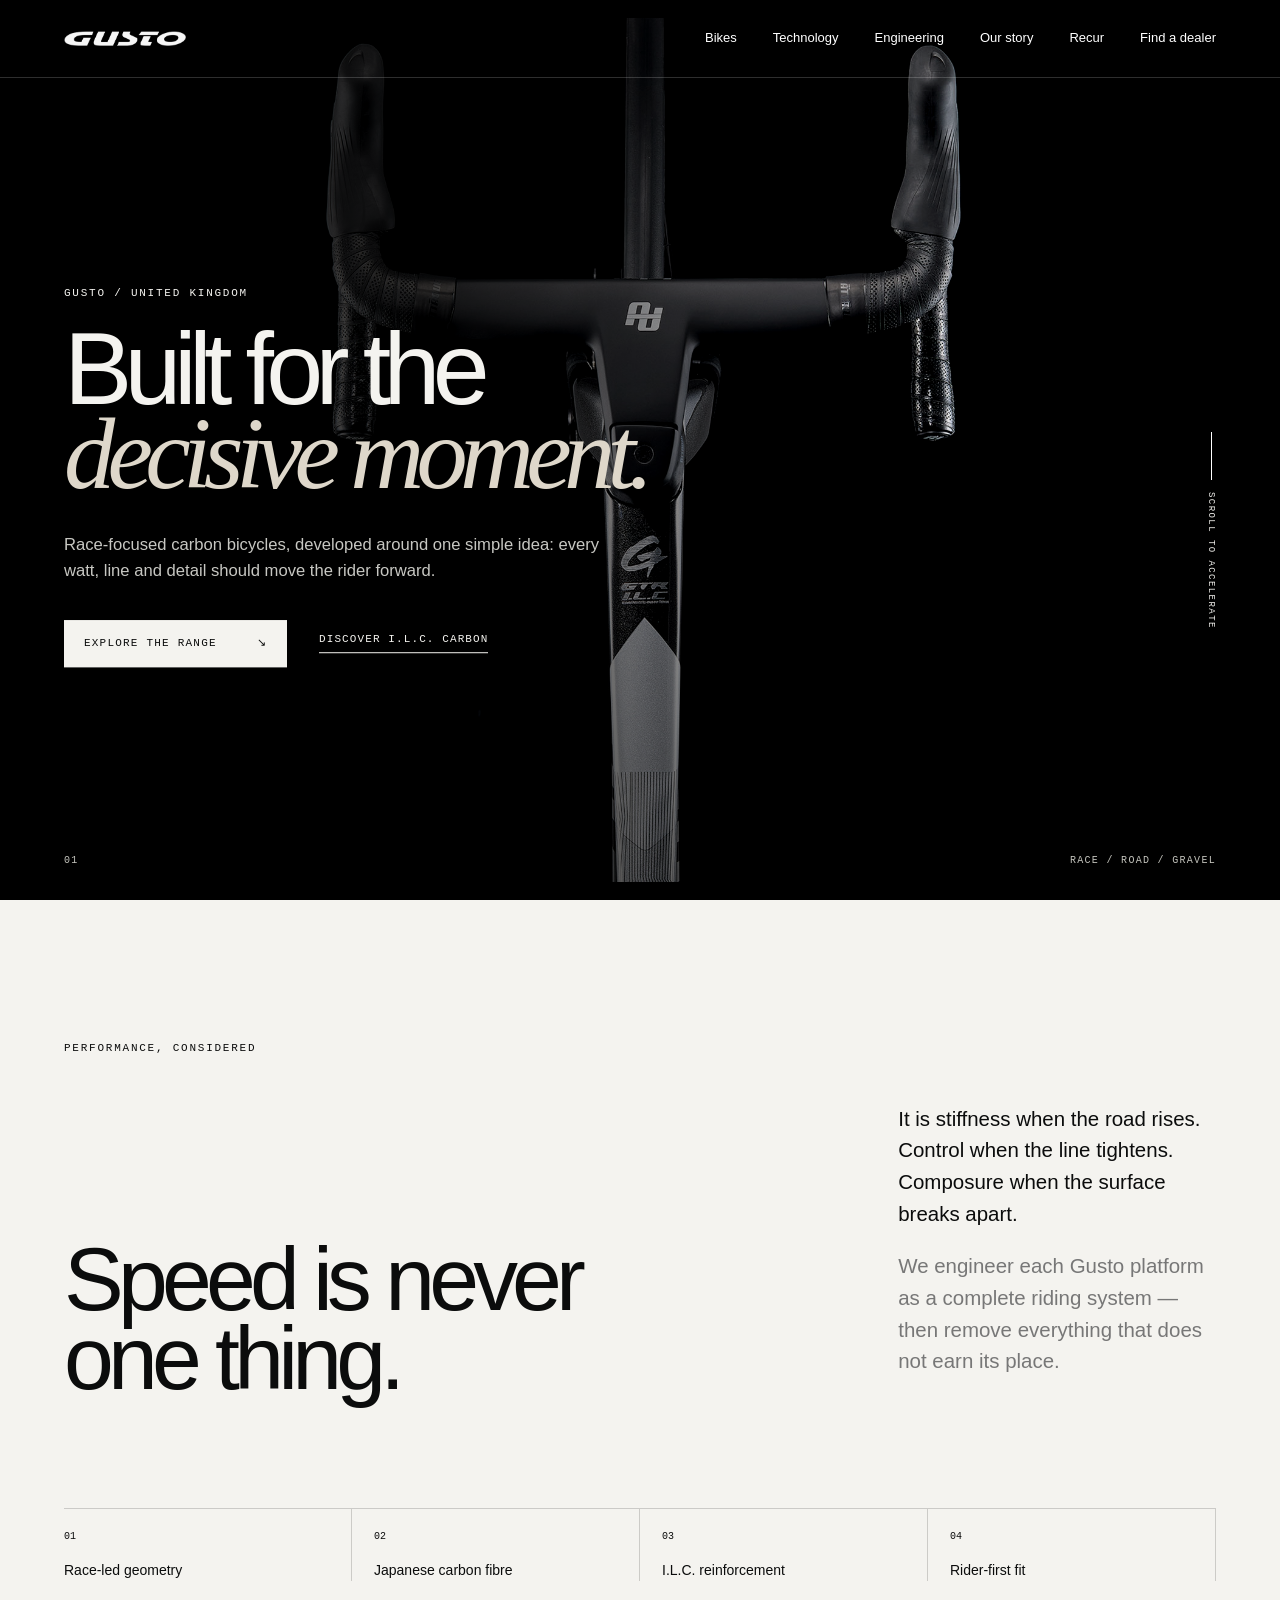
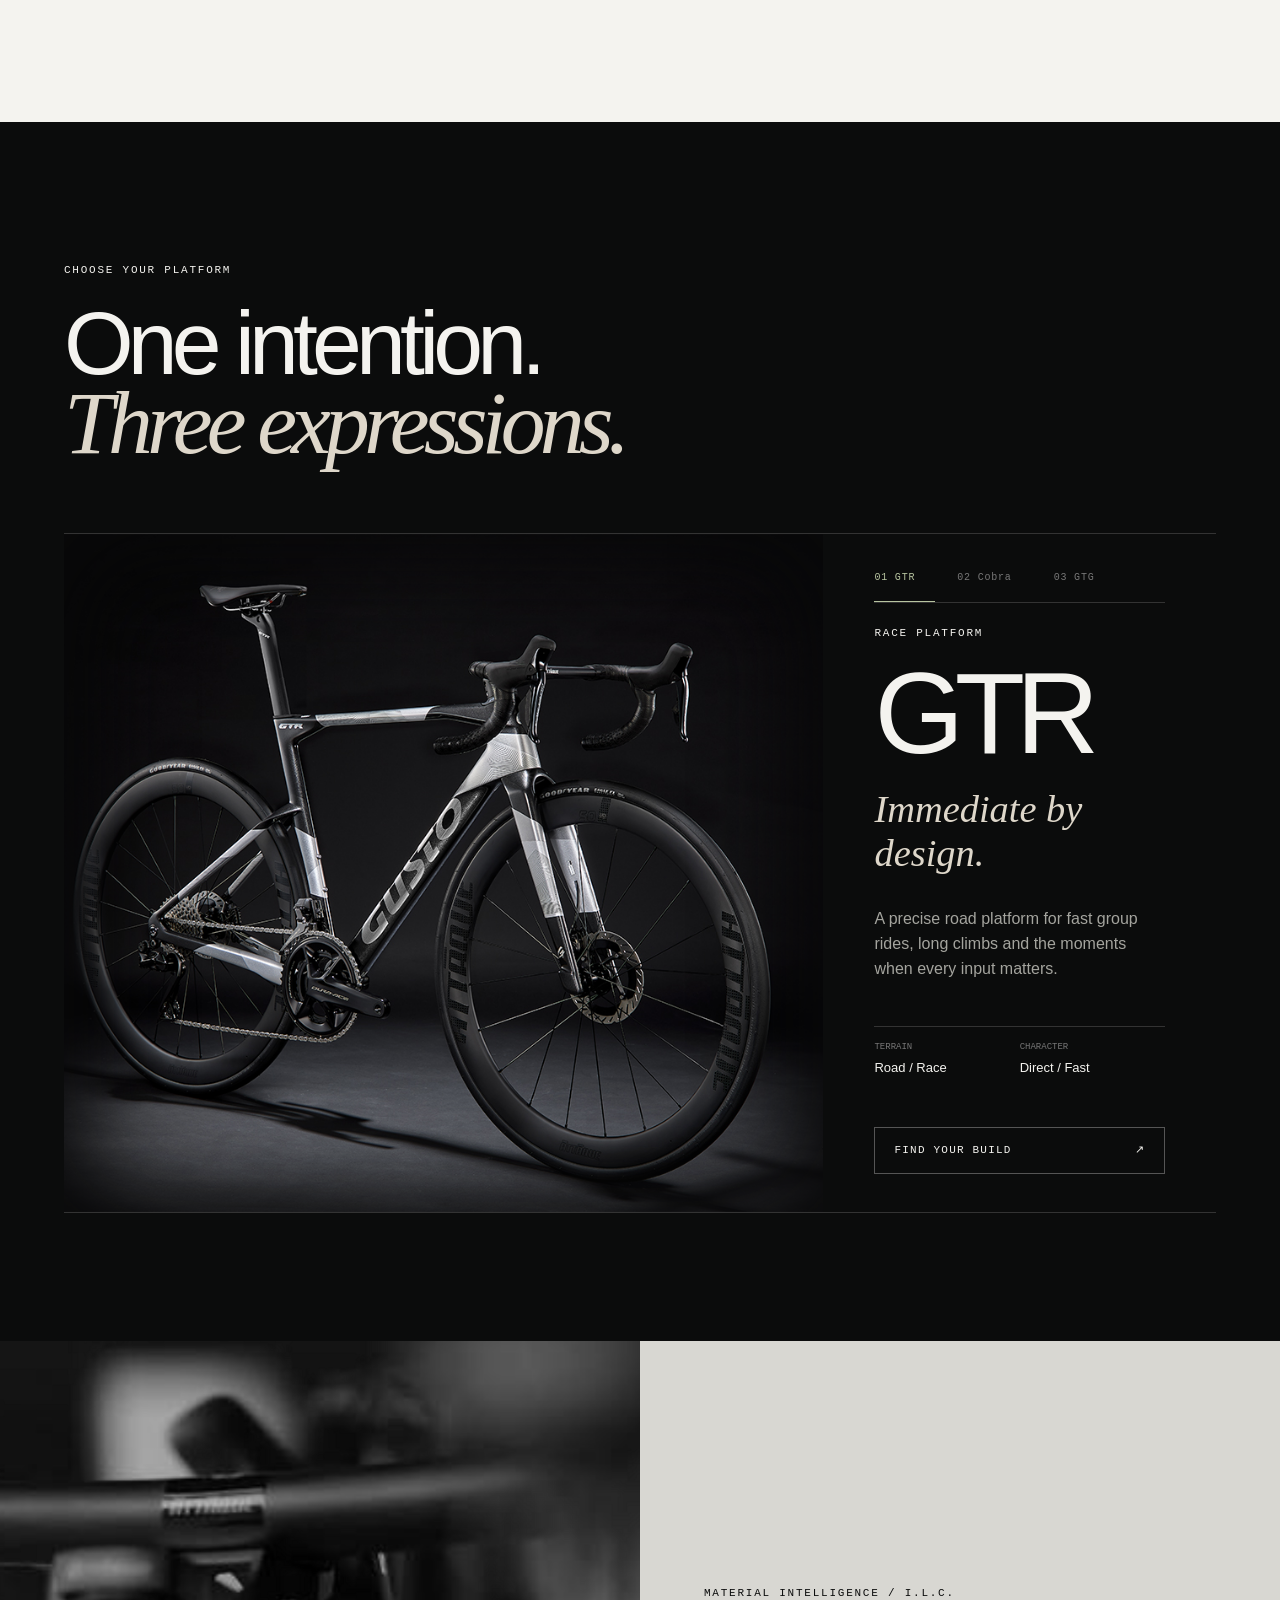
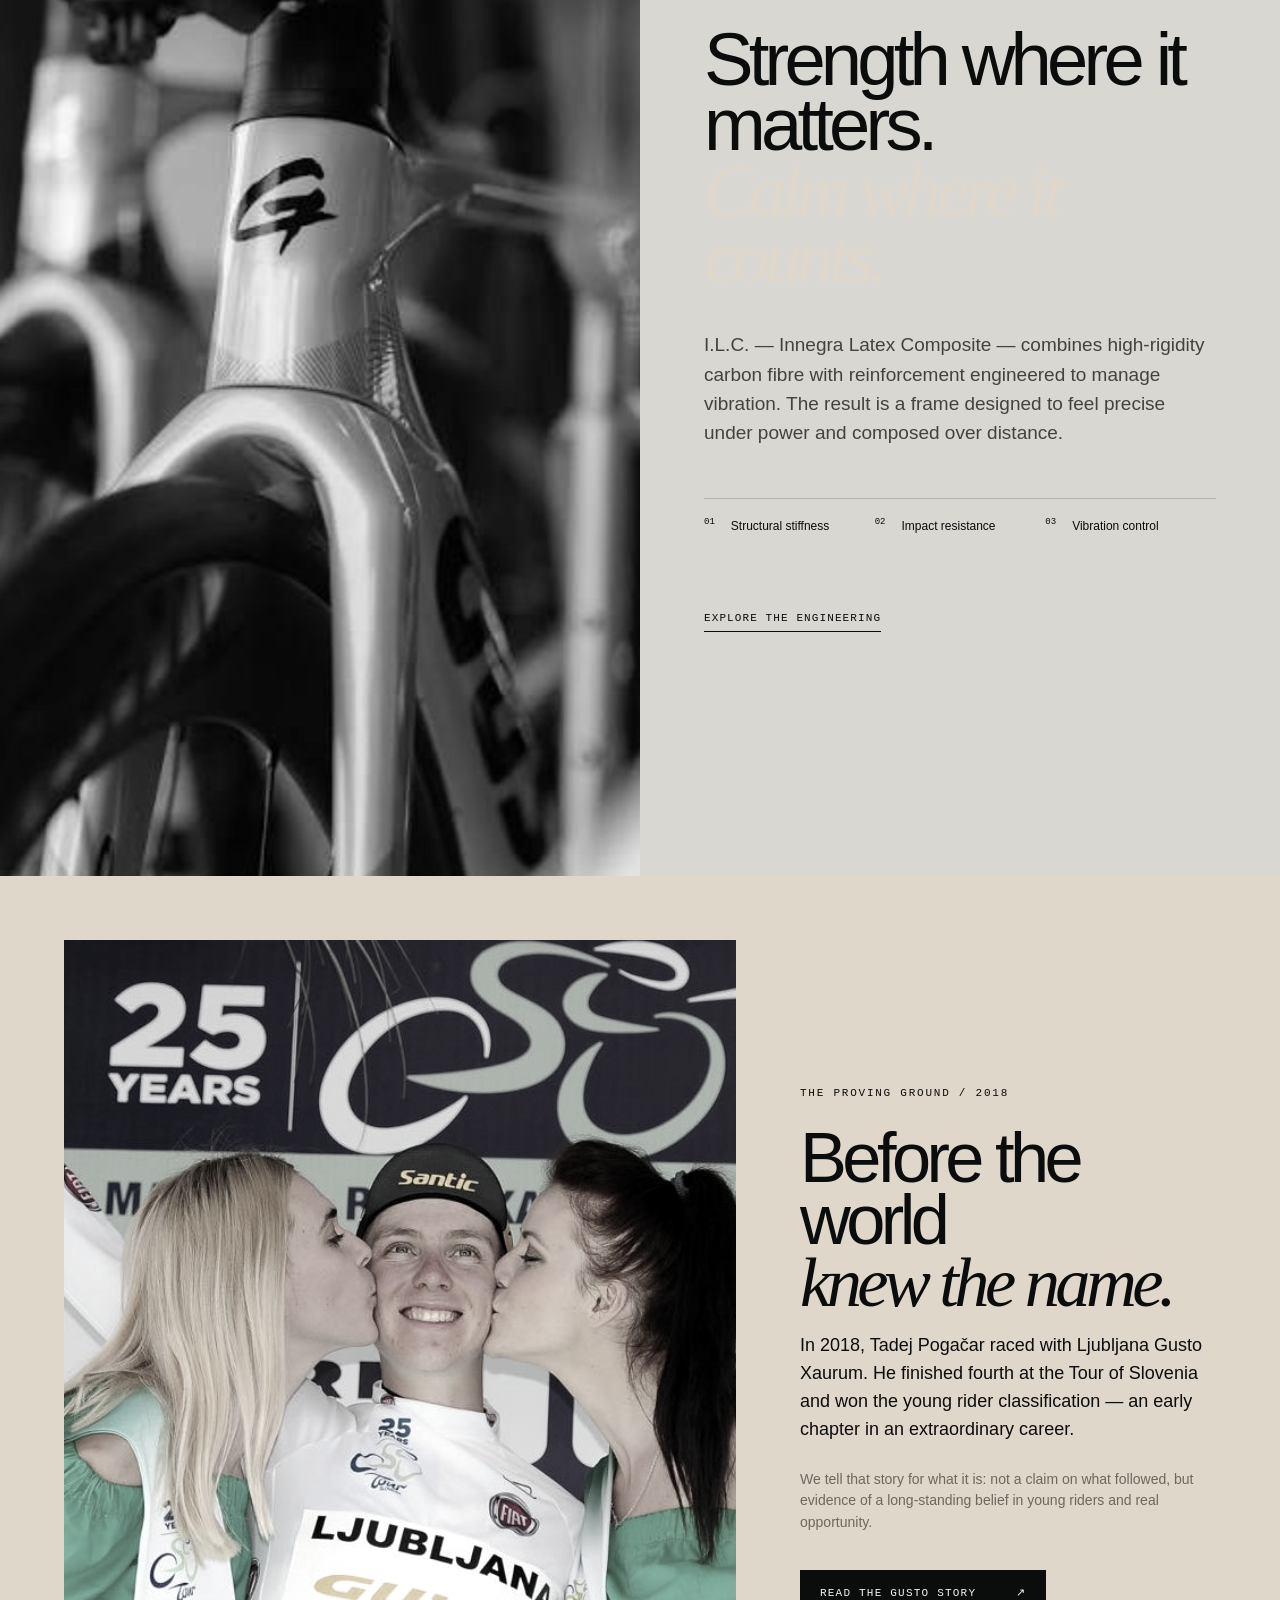
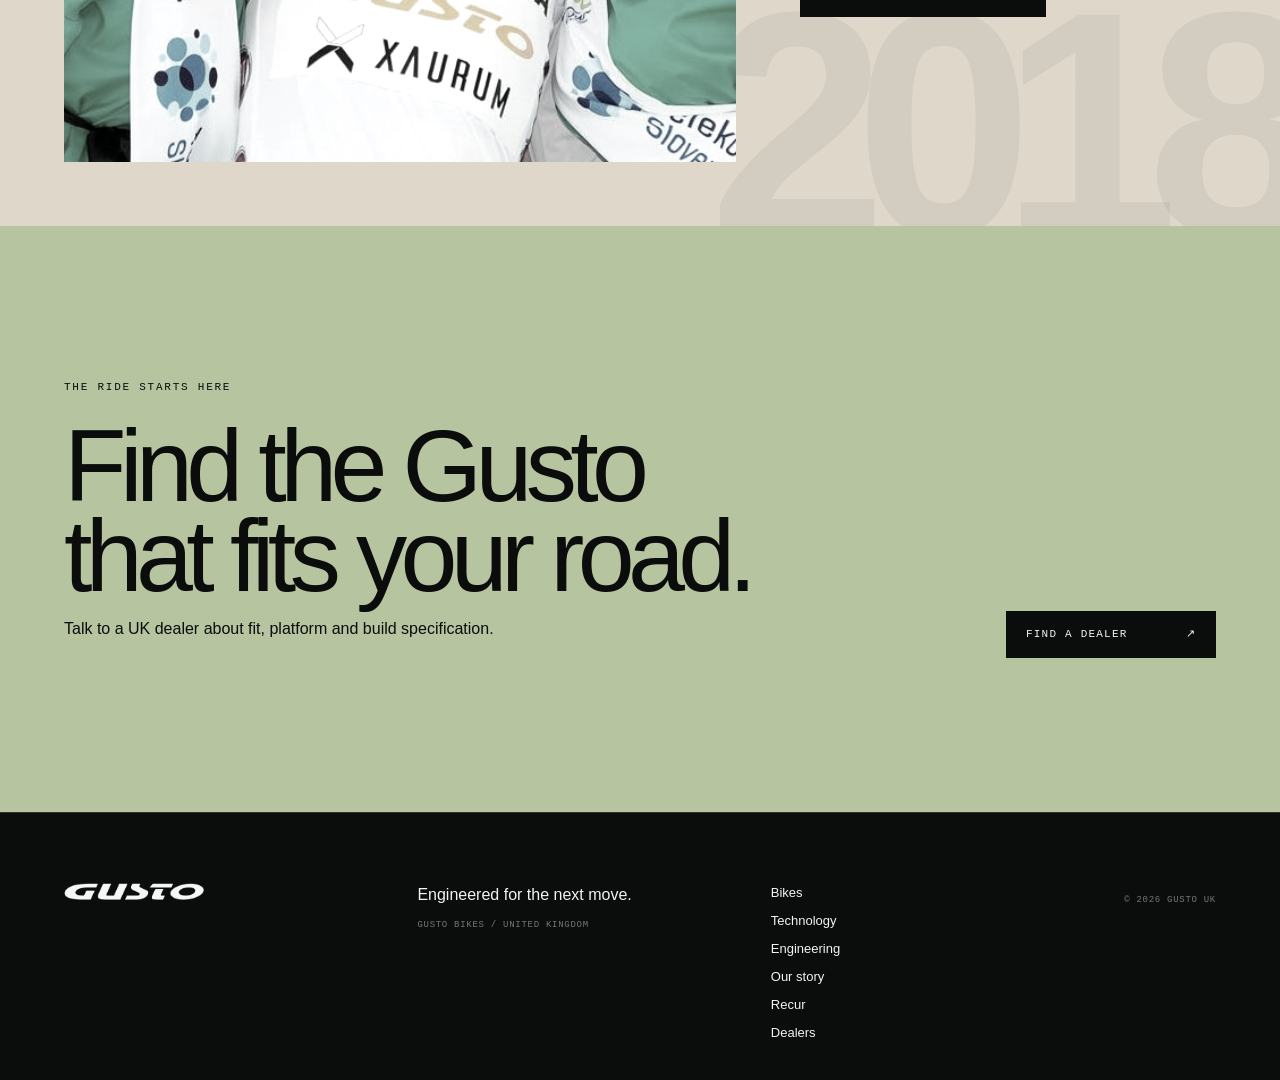
==== commit e4f97bac: "Calm the site accent palette" ====
--- a/index.html
+++ b/index.html
@@ -5,8 +5,10 @@
   <meta name="viewport" content="width=device-width, initial-scale=1.0" />
   <meta name="description" content="Gusto performance bicycles — race-bred carbon platforms for road and gravel." />
   <title>Gusto UK — Built for the decisive moment</title>
+  <link rel="icon" href="favicon.svg" type="image/svg+xml" />
+  <meta property="og:type" content="website" /><meta property="og:site_name" content="Gusto UK" /><meta property="og:title" content="Gusto UK — Built for the decisive moment" /><meta property="og:description" content="Race-focused carbon bicycles engineered to move the rider forward." /><meta property="og:url" content="https://flyingat50.github.io/gusto/" /><meta property="og:image" content="https://flyingat50.github.io/gusto/assets/social-share.png" /><meta property="og:image:width" content="1200" /><meta property="og:image:height" content="630" /><meta name="twitter:card" content="summary_large_image" /><meta name="twitter:image" content="https://flyingat50.github.io/gusto/assets/social-share.png" />
   <link rel="preload" as="image" href="assets/hero-cockpit-front.png" />
-  <link rel="stylesheet" href="styles.css?v=10" />
+  <link rel="stylesheet" href="styles.css?v=18" />
 </head>
 <body>
   <div class="progress" aria-hidden="true"><span></span></div>
--- a/styles.css
+++ b/styles.css
@@ -147,12 +147,14 @@
 .dealer-assurance .display em{color:var(--ink)}
 
 /* Recur */
-.recur-hero{min-height:100svh;position:relative;display:grid;grid-template-columns:.9fr 1.1fr;overflow:hidden;padding-top:78px}
-.recur-hero-copy{align-self:center;padding:clamp(120px,12vw,190px) var(--pad);position:relative;z-index:2}
+.recur-hero{min-height:100svh;position:relative;display:flex;align-items:center;overflow:hidden;padding-top:78px}
+.recur-hero-copy{width:min(760px,52vw);padding:clamp(120px,12vw,190px) var(--pad);position:relative;z-index:3}
 .recur-hero-copy h1{font-size:clamp(64px,7.2vw,120px);font-weight:400;line-height:.82;letter-spacing:-.075em;margin:0 0 38px}
 .recur-hero-copy>p:not(.eyebrow){max-width:590px;color:#aaa;font-size:clamp(17px,1.25vw,20px);margin:0 0 40px}
-.recur-hero-media{overflow:hidden;background:#000;display:flex;align-items:center}
-.recur-hero-media img{width:100%;height:100%;object-fit:cover;object-position:center;filter:saturate(.55) contrast(1.08)}
+.recur-hero-media{position:absolute;inset:0;overflow:hidden;background:#070708}
+.recur-hero-media:after{content:"";position:absolute;inset:0;background:linear-gradient(90deg,#0b0c0c 0%,rgba(11,12,12,.96) 23%,rgba(11,12,12,.58) 46%,rgba(11,12,12,.08) 72%),linear-gradient(0deg,rgba(11,12,12,.36),transparent 42%)}
+.recur-hero-media img{width:100%;height:100%;object-fit:cover;object-position:62% center;filter:saturate(.82) contrast(1.06)}
+.recur-hero .hero-index{z-index:3}
 .recur-process{display:grid;grid-template-columns:.8fr 1.2fr;gap:9vw}
 .recur-process-intro{position:sticky;top:110px;align-self:start}
 .recur-process-intro .display{font-size:clamp(54px,6vw,96px)}
@@ -167,8 +169,14 @@
 .calc-lead{max-width:580px;font-size:18px;margin:35px 0 52px;color:#555}
 .calc-fields{display:grid;grid-template-columns:1fr 1fr;gap:24px}
 .calc-fields label{display:flex;flex-direction:column;gap:10px;font:10px var(--mono);text-transform:uppercase;letter-spacing:.08em}
-.money-field{display:flex;align-items:center;border-bottom:1px solid #777;font:400 clamp(28px,3vw,48px) var(--sans);padding:8px 0}
-.money-field input{width:100%;background:transparent;border:0;outline:0;font:inherit;color:inherit;padding-left:8px}
+.field-label{display:flex;justify-content:space-between;align-items:center;gap:15px}
+.field-label small{font:8px var(--mono);letter-spacing:.1em;color:#666;border:1px solid #aaa;padding:5px 7px}
+.money-field{display:flex;align-items:center;position:relative;border:1px solid #aaa;background:rgba(255,255,255,.52);font:400 clamp(28px,3vw,48px) var(--sans);padding:15px 18px;transition:border-color .2s,box-shadow .2s,background .2s;cursor:text}
+.money-field:hover{border-color:#555;background:rgba(255,255,255,.78)}
+.money-field:focus-within{border-color:var(--ink);background:#fff;box-shadow:0 0 0 3px var(--signal)}
+.money-field b{font-weight:400}
+.money-field input{width:100%;min-width:0;background:transparent;border:0;outline:0;font:inherit;color:inherit;padding:0 62px 0 8px;cursor:text}
+.money-field i{position:absolute;right:16px;bottom:14px;font:8px var(--mono);font-style:normal;letter-spacing:.12em;color:#666}
 .calc-caveat,.legal{font-size:12px;color:#73736d;margin-top:34px;max-width:620px}
 .recur-calc-result{padding:clamp(90px,11vw,180px) var(--pad);display:flex;flex-direction:column;justify-content:center}
 .result-label{font-size:16px;color:#aaa}
@@ -179,11 +187,23 @@
 .calc-breakdown span{display:flex;justify-content:space-between;gap:30px;padding:14px 0;border-bottom:1px solid #333;color:#aaa;font-size:13px}
 .calc-breakdown b{font-weight:400;color:var(--paper)}
 .recur-calc-result .legal{color:#777}
-.recur-next{display:grid;grid-template-columns:1fr auto;align-items:end}
-.recur-next .eyebrow,.recur-next h2,.recur-next>p{grid-column:1}
-.recur-next .display{font-size:clamp(54px,7.5vw,118px)}
-.recur-next>p:not(.eyebrow){font-size:18px;max-width:620px;margin:35px 0 0}
-.recur-next .button{grid-column:2;grid-row:2/4}
+.recur-interest{display:grid;grid-template-columns:.9fr 1.1fr;gap:10vw;align-items:start}
+.recur-interest .display{font-size:clamp(54px,6.5vw,104px)}
+.recur-interest .display em{color:var(--ink)}
+.recur-interest-copy>p:last-child{font-size:18px;max-width:560px;margin-top:36px}
+.interest-form{display:grid;grid-template-columns:1fr 1fr;gap:26px 20px;border-top:1px solid var(--ink);padding-top:26px}
+.interest-form label{display:flex;flex-direction:column;gap:9px;font:10px var(--mono);letter-spacing:.1em;text-transform:uppercase}
+.interest-form input[type="text"],.interest-form input[type="email"]{width:100%;border:1px solid rgba(11,12,12,.55);background:rgba(255,255,255,.58);border-radius:0;padding:17px 15px;font:18px var(--sans);outline:0;transition:.2s}
+.interest-form input[type="text"]:hover,.interest-form input[type="email"]:hover{background:rgba(255,255,255,.82);border-color:var(--ink)}
+.interest-form input:focus{background:#fff;border-color:var(--ink);box-shadow:0 0 0 3px var(--paper)}
+.interest-email,.interest-consent,.interest-form .button,.interest-status{grid-column:1/-1}
+.interest-consent{flex-direction:row!important;align-items:flex-start;gap:12px!important;text-transform:none!important;letter-spacing:0!important;font:13px/1.45 var(--sans)!important;max-width:610px}
+.interest-consent input{width:18px;height:18px;flex:0 0 18px;margin:1px 0 0;accent-color:var(--ink)}
+.interest-form .button{width:max-content;border:0;cursor:pointer}
+.interest-form .button:disabled{cursor:wait;opacity:.72}
+.interest-status{min-height:20px;margin:0;font:10px var(--mono);text-transform:uppercase;letter-spacing:.08em}
+.interest-status.is-success{border-left:3px solid var(--ink);padding-left:12px}
+.interest-status.is-error{border-left:3px solid #c52626;padding-left:12px}
 
 @media(max-width:900px){
   .dealer-hero{grid-template-columns:1fr;padding-top:66px}
@@ -195,14 +215,15 @@
   .dealer-list{grid-template-columns:1fr 1fr;margin:0 20px}
   .dealer-list article,.dealer-list article:nth-child(3n+2),.dealer-list article:nth-child(3n+3){padding:24px;border-right:1px solid var(--line)}
   .dealer-list article:nth-child(2n){border-right:0}
-  .recur-hero,.recur-process,.recur-calculator{grid-template-columns:1fr}
+  .recur-process,.recur-calculator{grid-template-columns:1fr}
   .recur-hero{padding-top:66px}
-  .recur-hero-copy{padding-top:110px;padding-bottom:70px}
-  .recur-hero-media{height:62vh;min-height:500px}
+  .recur-hero-copy{width:auto;padding-top:110px;padding-bottom:90px;align-self:flex-end}
+  .recur-hero-media{height:auto;min-height:0}
+  .recur-hero-media:after{background:linear-gradient(0deg,#0b0c0c 8%,rgba(11,12,12,.88) 38%,rgba(11,12,12,.08) 78%),linear-gradient(90deg,rgba(11,12,12,.35),transparent)}
+  .recur-hero-media img{object-position:58% center}
   .recur-hero .hero-index{display:none}
   .recur-process-intro{position:static;margin-bottom:70px}
-  .recur-next{grid-template-columns:1fr}
-  .recur-next .button{grid-column:1;grid-row:auto;margin-top:36px}
+  .recur-interest{grid-template-columns:1fr}
 }
 
 @media(max-width:560px){
@@ -214,4 +235,10 @@
   .recur-steps article{grid-template-columns:36px 1fr}
   .recur-steps article p{grid-column:2}
   .calc-fields{grid-template-columns:1fr}
-}
+  .interest-form{grid-template-columns:1fr}
+  .interest-form label,.interest-email,.interest-consent,.interest-form .button,.interest-status{grid-column:1}
+  .interest-form .button{width:100%;margin-top:5px}
+}
+
+/* Calmer brand accent */
+:root{--signal:#b7c4a0}
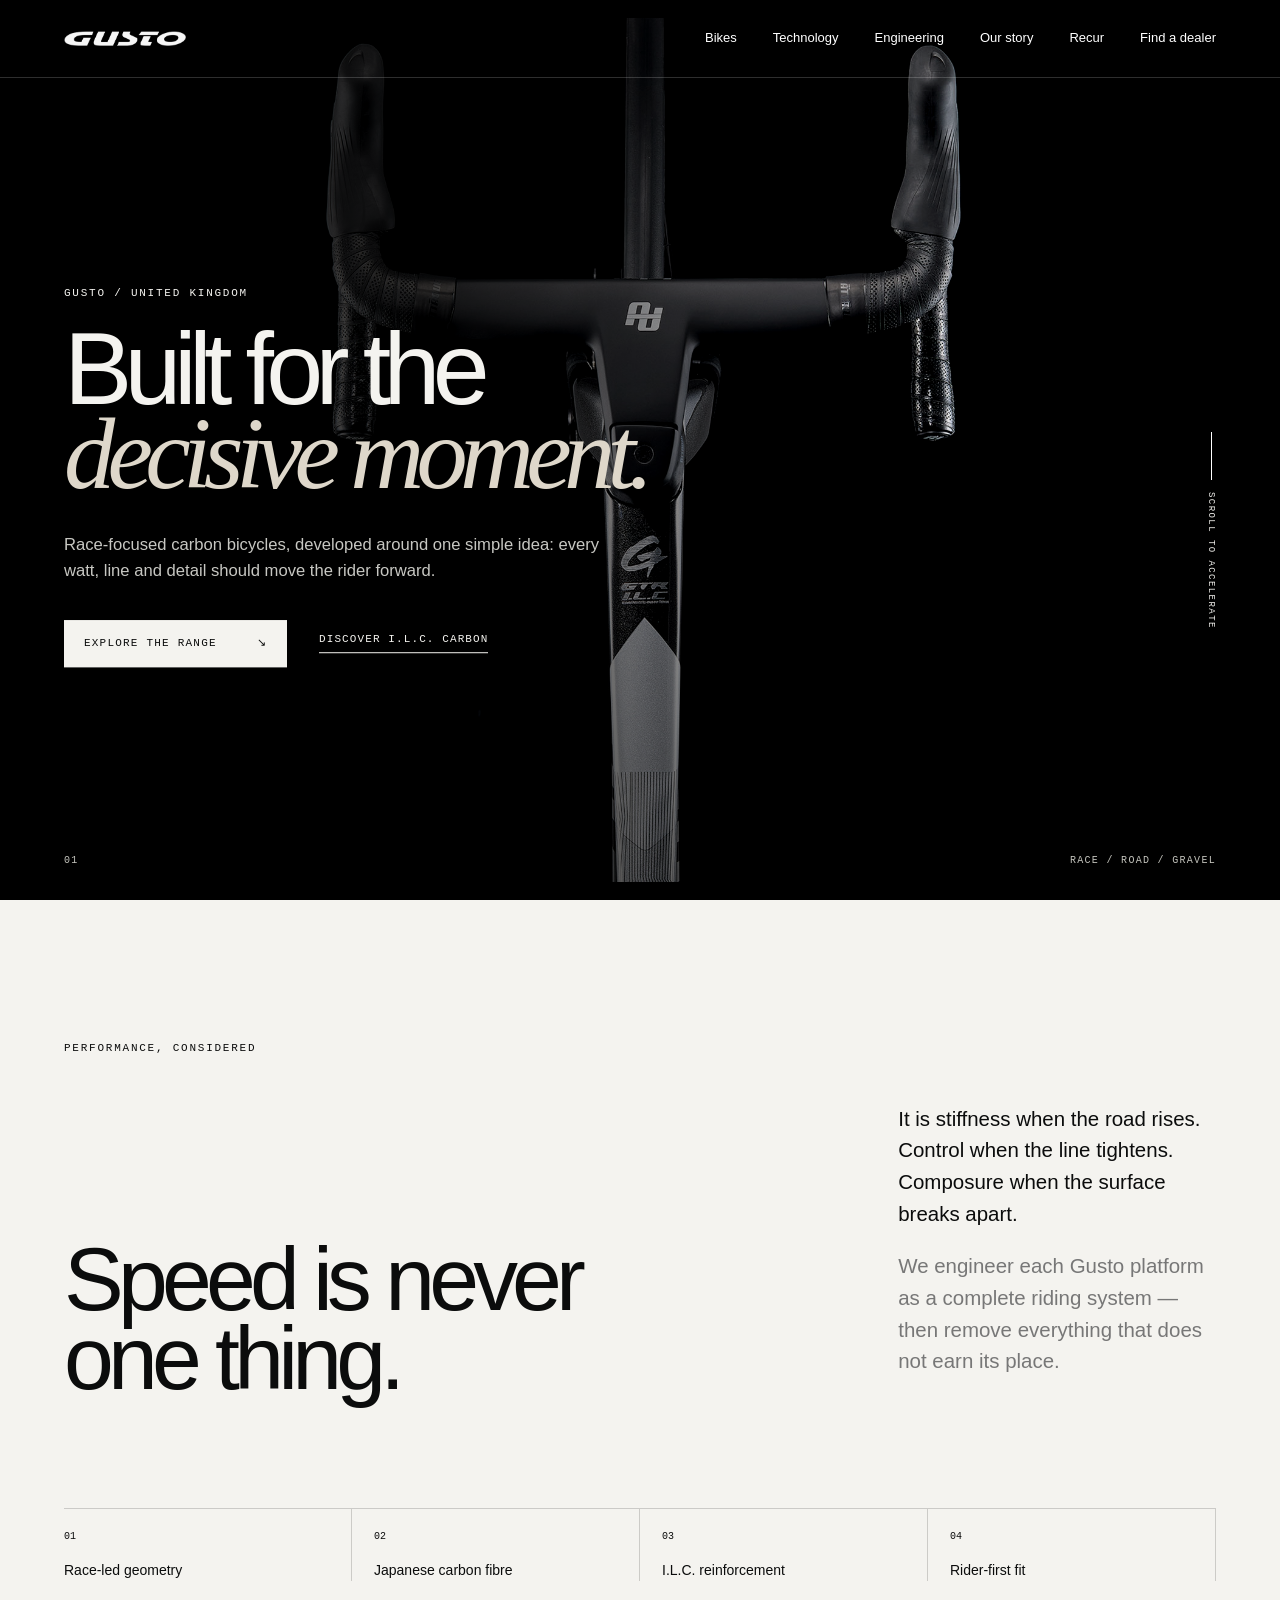
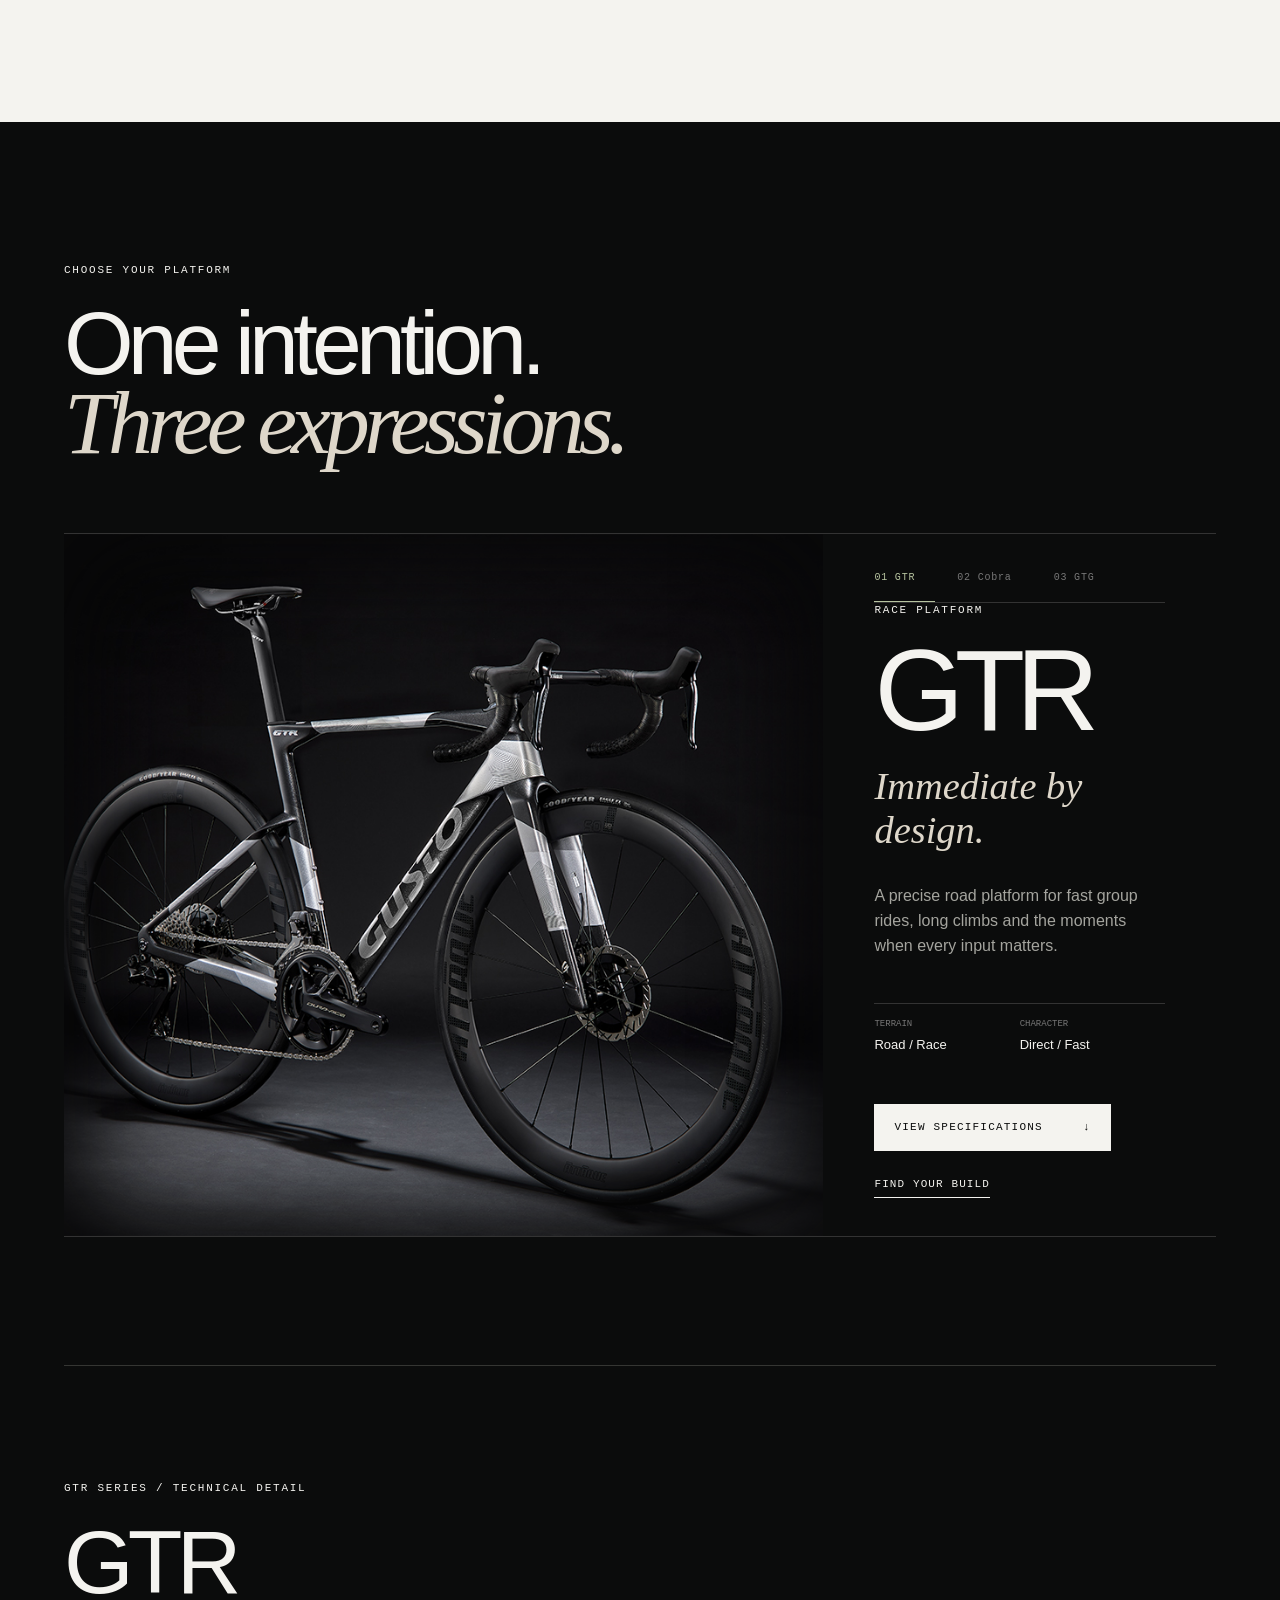
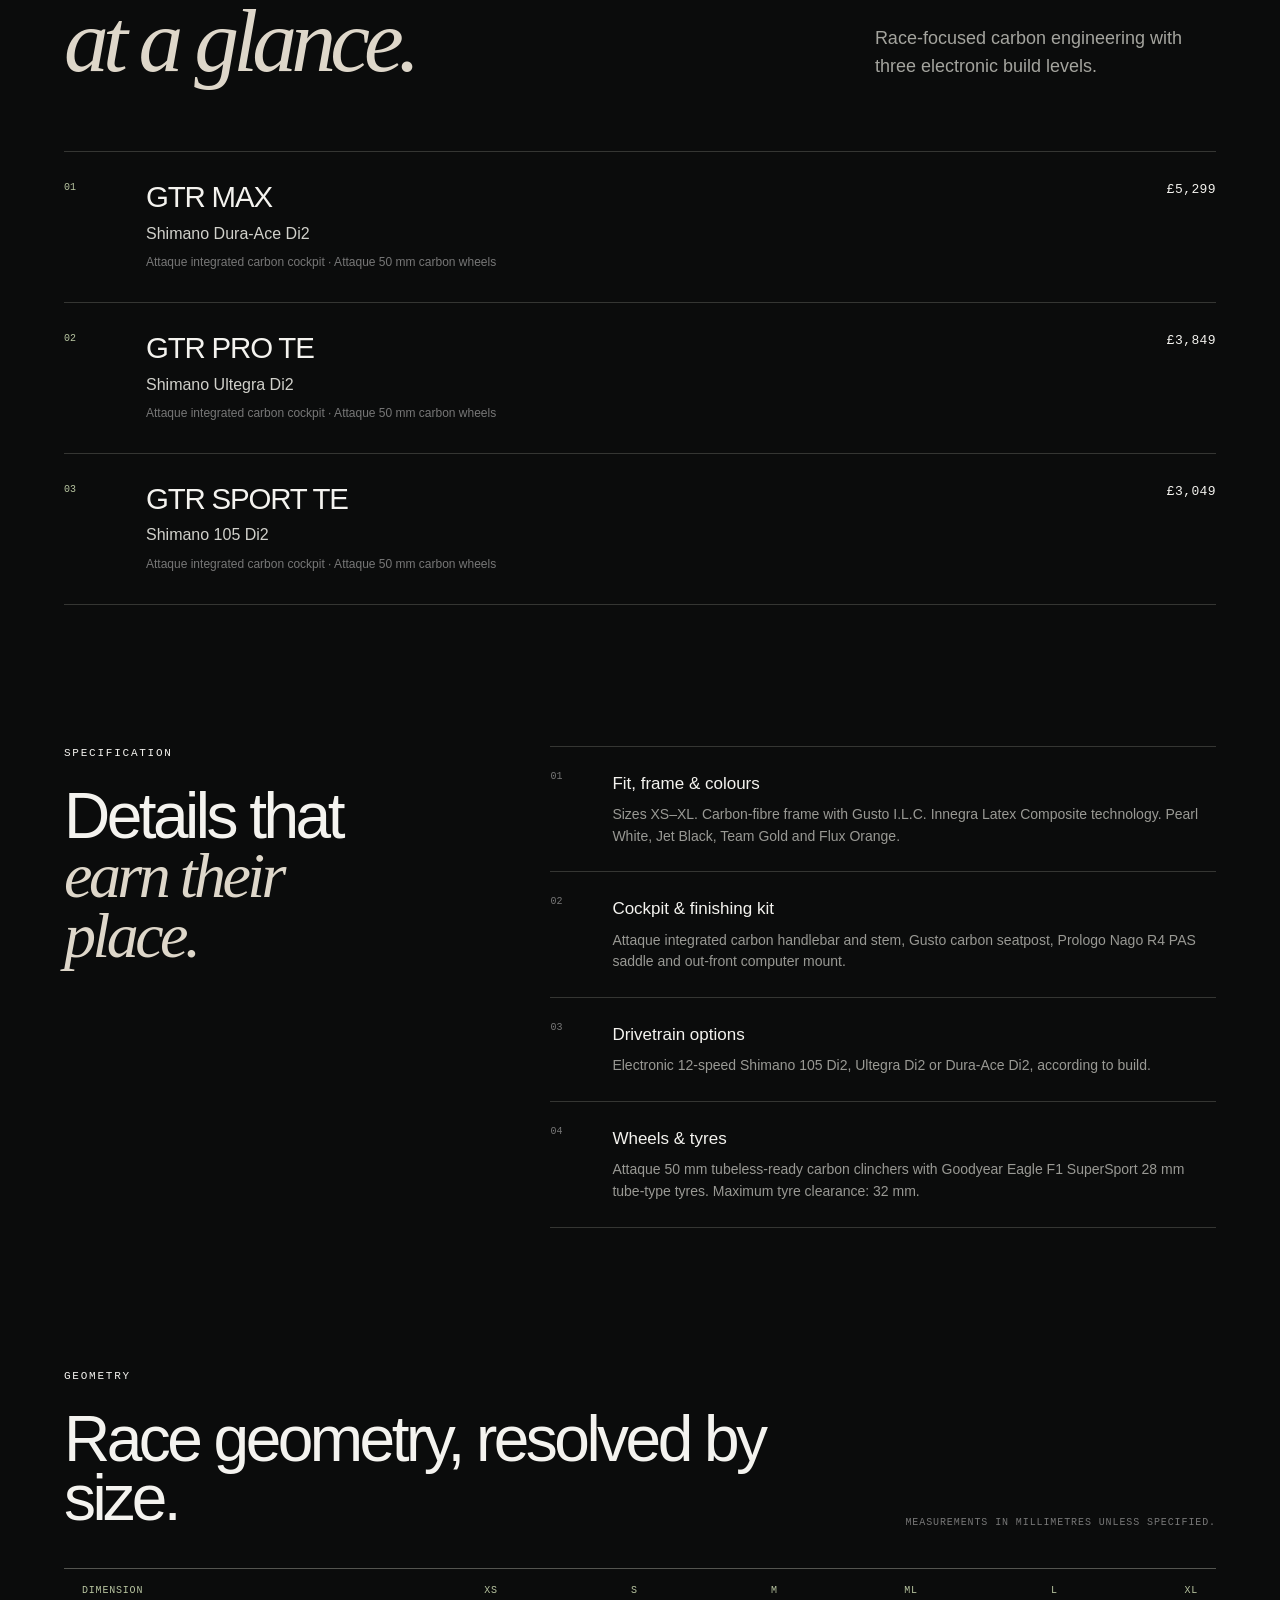
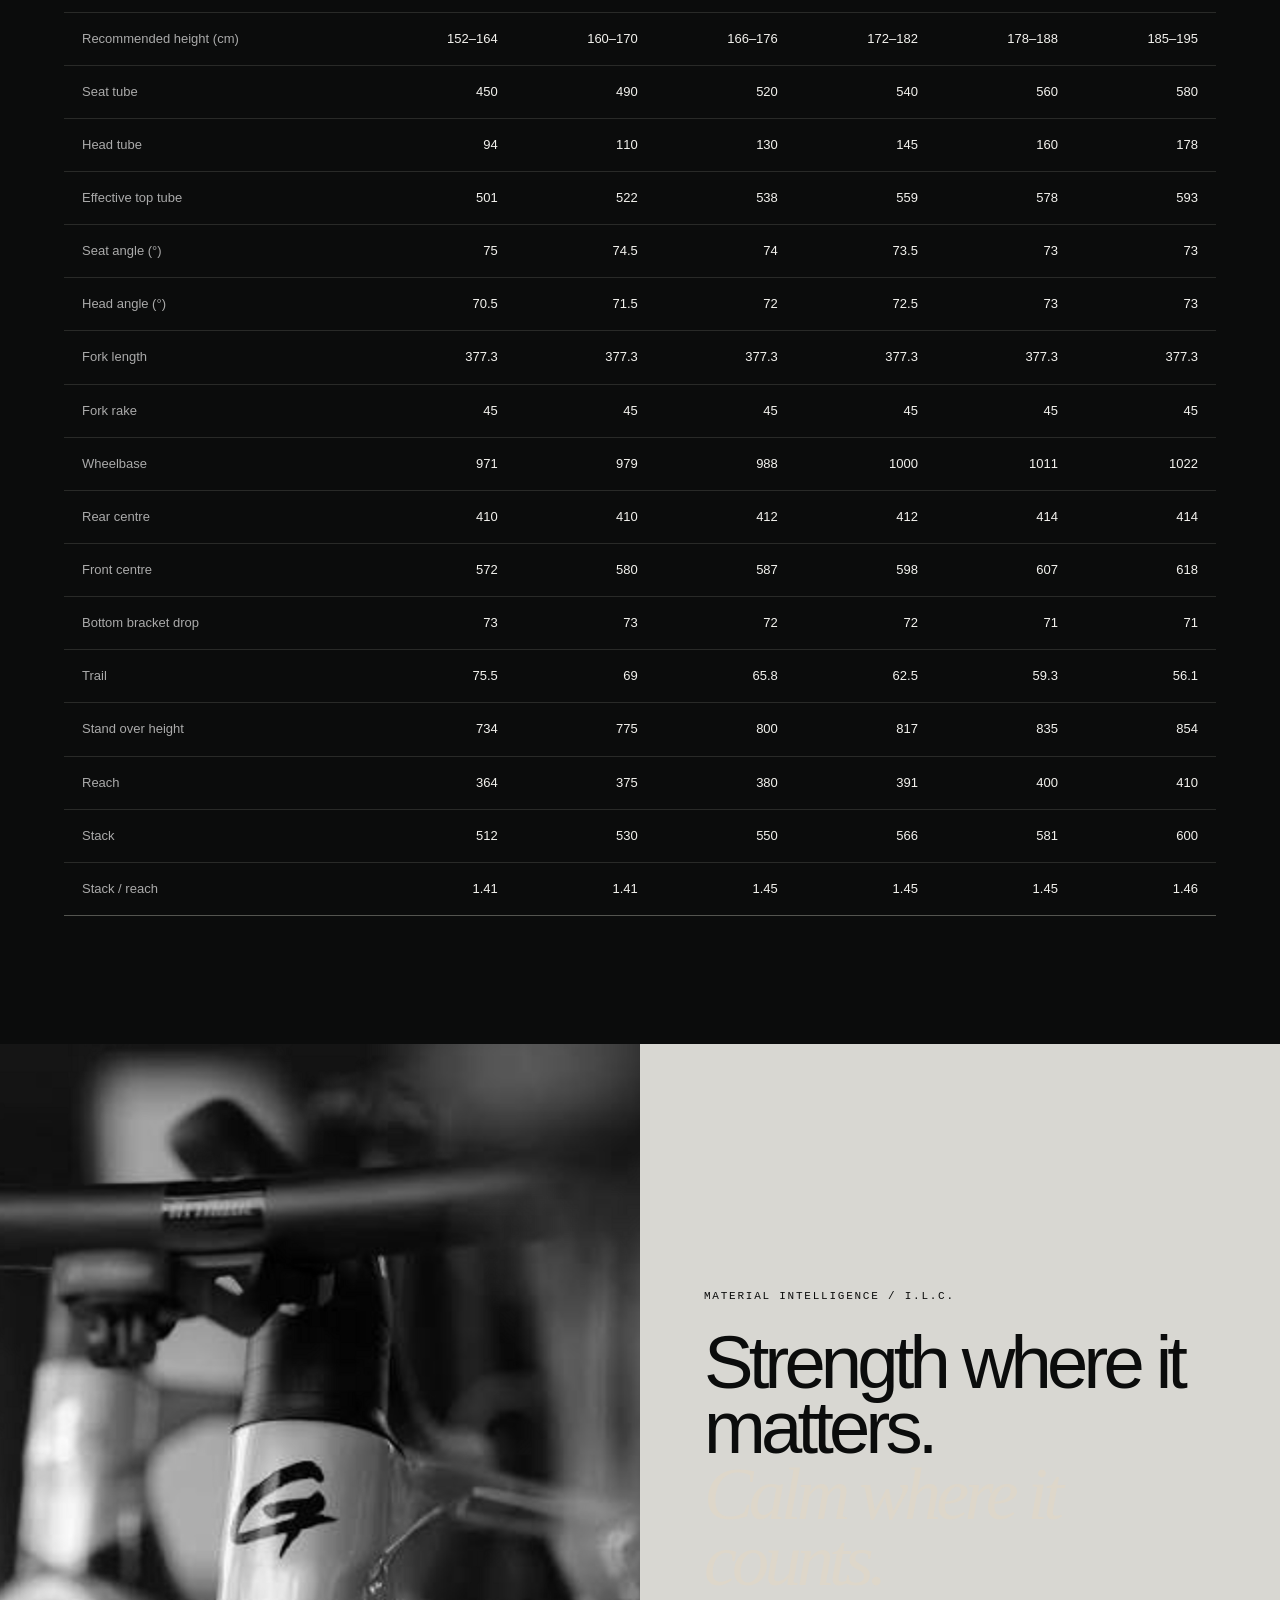
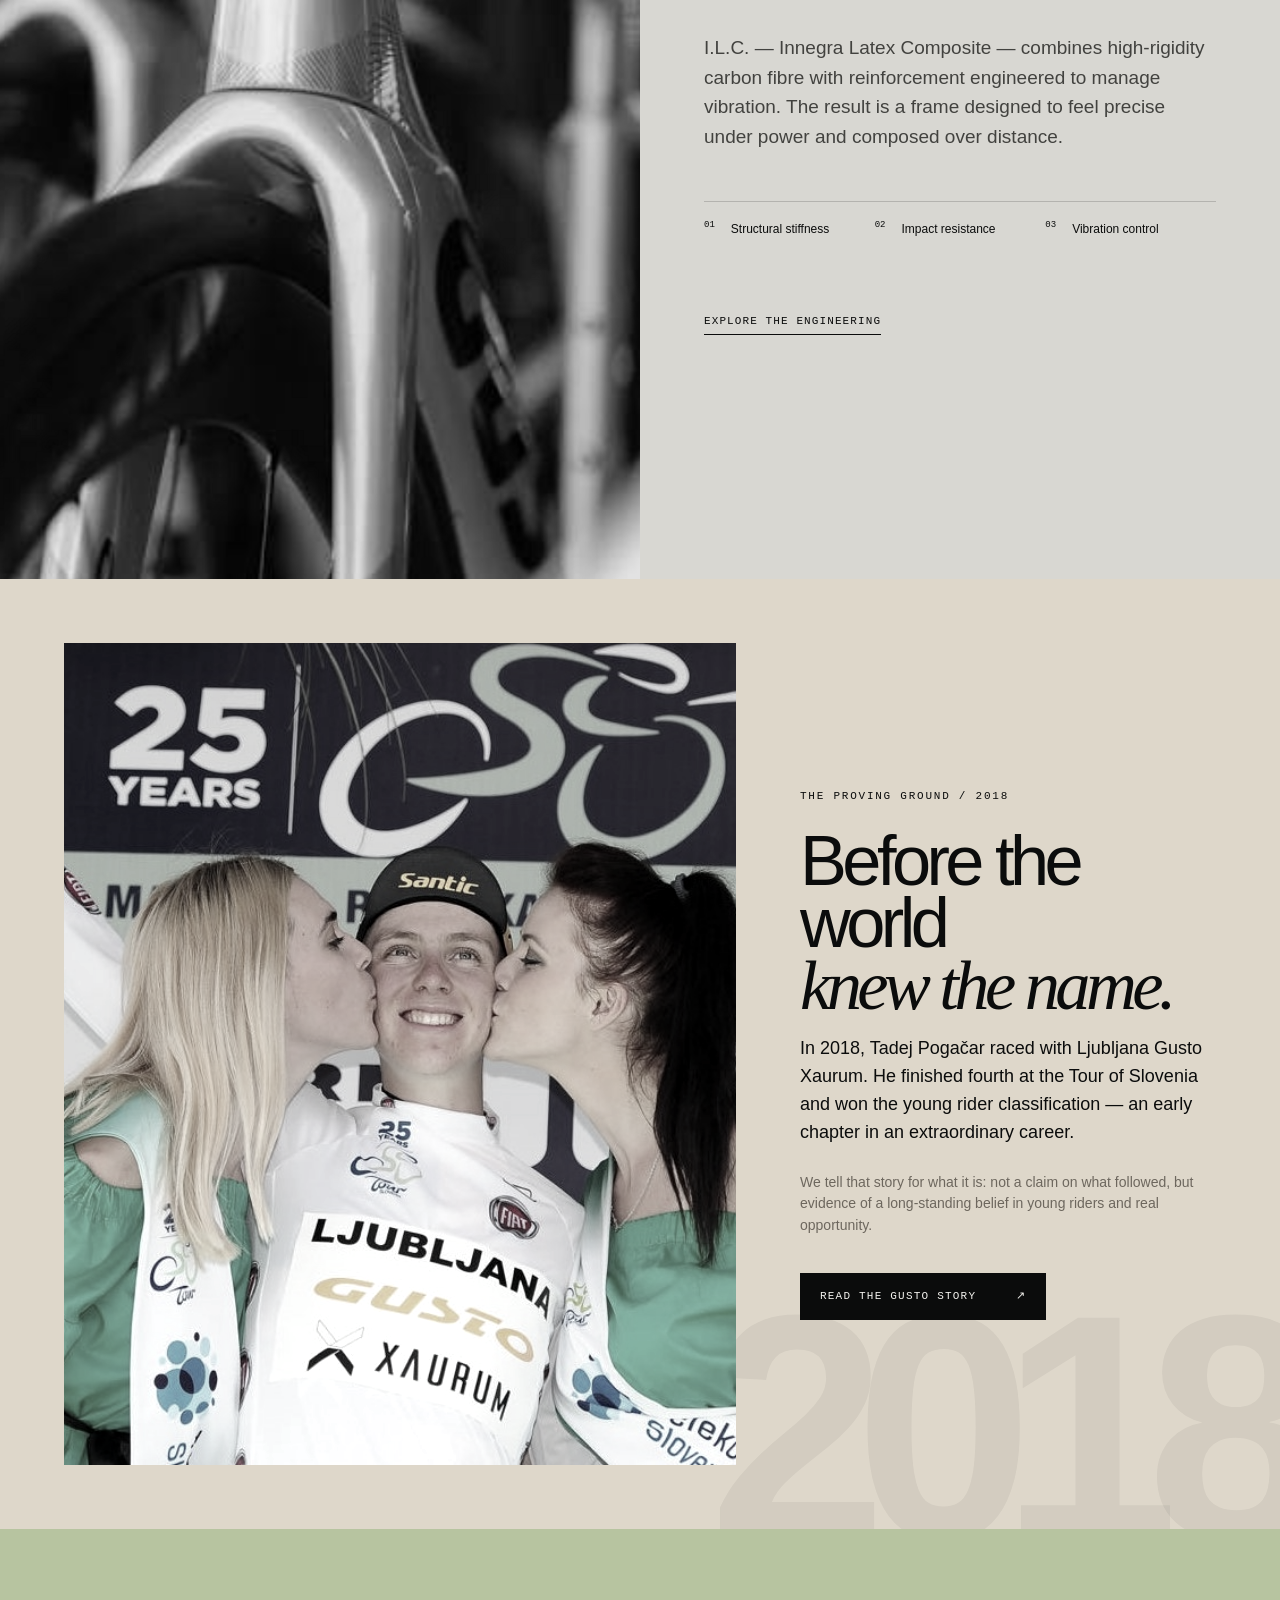
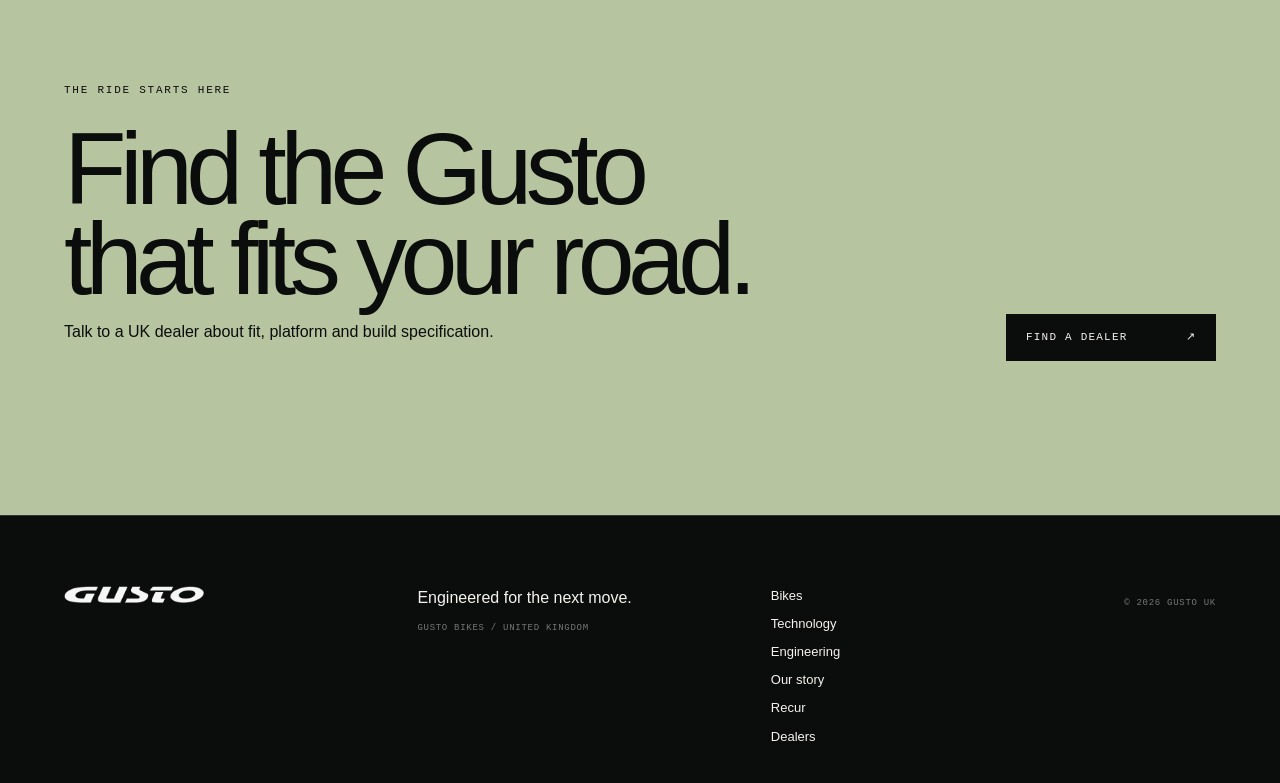
==== commit c17f8dec: "Add technical specifications for every bike" ====
--- a/index.html
+++ b/index.html
@@ -8,7 +8,7 @@
   <link rel="icon" href="favicon.svg" type="image/svg+xml" />
   <meta property="og:type" content="website" /><meta property="og:site_name" content="Gusto UK" /><meta property="og:title" content="Gusto UK — Built for the decisive moment" /><meta property="og:description" content="Race-focused carbon bicycles engineered to move the rider forward." /><meta property="og:url" content="https://flyingat50.github.io/gusto/" /><meta property="og:image" content="https://flyingat50.github.io/gusto/assets/social-share.png" /><meta property="og:image:width" content="1200" /><meta property="og:image:height" content="630" /><meta name="twitter:card" content="summary_large_image" /><meta name="twitter:image" content="https://flyingat50.github.io/gusto/assets/social-share.png" />
   <link rel="preload" as="image" href="assets/hero-cockpit-front.png" />
-  <link rel="stylesheet" href="styles.css?v=18" />
+  <link rel="stylesheet" href="styles.css?v=22" />
 </head>
 <body>
   <div class="progress" aria-hidden="true"><span></span></div>
@@ -59,9 +59,23 @@
           </div>
           <p class="eyebrow" data-bike-kicker>Race platform</p><h3 data-bike-title>GTR</h3><p class="bike-line" data-bike-line>Immediate by design.</p><p data-bike-copy>A precise road platform for fast group rides, long climbs and the moments when every input matters.</p>
           <div class="bike-specs"><span><small>Terrain</small><b data-bike-terrain>Road / Race</b></span><span><small>Character</small><b data-bike-character>Direct / Fast</b></span></div>
-          <a class="button button-outline" href="dealers.html">Find your build <span>↗</span></a>
+          <div class="bike-actions"><a class="button button-light" href="#bike-specifications">View specifications <span>↓</span></a><a class="text-link" href="dealers.html">Find your build</a></div>
         </div>
       </div>
+      <section class="technical-specs" id="bike-specifications" aria-labelledby="specs-title" data-bike-specifications>
+        <div class="technical-specs-head">
+          <div><p class="eyebrow" data-spec-series>GTR series / Technical detail</p><h3 class="display" id="specs-title"><span data-spec-title>GTR</span><br><em>at a glance.</em></h3></div>
+          <p data-spec-intro>Race-focused carbon engineering with three electronic build levels.</p>
+        </div>
+        <div class="spec-builds" data-spec-builds aria-label="Available builds"></div>
+        <div class="spec-editorial">
+          <div><p class="eyebrow">Specification</p><h4>Details that<br><em>earn their place.</em></h4></div>
+          <div class="spec-list" data-spec-list></div>
+        </div>
+        <div class="geometry-head"><div><p class="eyebrow">Geometry</p><h4 data-geometry-title>Measured for the road.</h4></div><p data-geometry-note>Measurements in millimetres unless specified.</p></div>
+        <div class="geometry-table-wrap" tabindex="0" aria-label="Scrollable bike geometry table"><table class="geometry-table" data-geometry-table></table></div>
+        <p class="geometry-help">Scroll horizontally to compare every size.</p>
+      </section>
     </section>
 
     <section class="technology" id="technology" aria-labelledby="tech-title">
@@ -80,6 +94,6 @@
     </section>
   </main>
   <footer class="site-footer theme-dark"><a class="footer-brand" href="index.html" aria-label="Gusto UK home"><img src="assets/gusto-logo-white.png" alt="Gusto" /></a><div><p>Engineered for the next move.</p><p class="small">Gusto Bikes / United Kingdom</p></div><nav aria-label="Footer"><a href="#bikes">Bikes</a><a href="#technology">Technology</a><a href="engineering.html">Engineering</a><a href="about.html">Our story</a><a href="recur.html">Recur</a><a href="dealers.html">Dealers</a></nav><p class="small">© <span data-year></span> Gusto UK</p></footer>
-  <script src="script.js?v=10"></script>
+  <script src="bike-specs.js?v=1"></script><script src="script.js?v=11"></script>
 </body>
 </html>
--- a/styles.css
+++ b/styles.css
@@ -242,3 +242,12 @@
 
 /* Calmer brand accent */
 :root{--signal:#b7c4a0}
+.recur-page{--signal:#dd7f9d}
+.recur-hero h1 em,.recur-process .display em{color:var(--signal)}
+.recur-calc-entry{background:var(--signal)}
+.recur-interest{background:#efb7c9}
+
+/* Bike technical specification system */
+.bike-actions{display:flex;align-items:center;gap:28px;flex-wrap:wrap}.bike-actions .button{min-width:230px}.technical-specs{margin:clamp(80px,10vw,150px) var(--pad) 0;border-top:1px solid #353633;color:var(--paper)}.technical-specs-head{display:grid;grid-template-columns:1.35fr .65fr;gap:8vw;align-items:end;padding:clamp(80px,9vw,140px) 0 70px}.technical-specs-head .display{font-size:clamp(58px,7vw,110px)}.technical-specs-head>p{color:#a4a49e;max-width:460px;font-size:18px;margin:0}.spec-builds{border-top:1px solid #353633}.spec-builds article{display:grid;grid-template-columns:54px 1fr auto;gap:28px;align-items:start;padding:30px 0;border-bottom:1px solid #353633}.spec-builds article>span{font:10px var(--mono);color:var(--signal)}.spec-builds h4{font-size:clamp(25px,2.3vw,38px);font-weight:400;letter-spacing:-.04em;line-height:1;margin:0 0 10px}.spec-builds p{margin:0;color:#d1d1cb}.spec-builds small{display:block;margin-top:7px;color:#777;font-size:12px}.spec-builds strong{font:500 13px var(--mono);letter-spacing:.03em;text-align:right}.spec-editorial{display:grid;grid-template-columns:.7fr 1.3fr;gap:10vw;padding:clamp(100px,11vw,170px) 0}.spec-editorial h4,.geometry-head h4{font-size:clamp(44px,5vw,80px);font-weight:400;letter-spacing:-.055em;line-height:.92;margin:0}.spec-editorial h4 em{font-family:var(--serif);font-weight:400;color:var(--bone)}.spec-list{border-top:1px solid #353633}.spec-list article{display:grid;grid-template-columns:42px 1fr;gap:20px;padding:24px 0;border-bottom:1px solid #353633}.spec-list span{font:10px var(--mono);color:#777}.spec-list h5{font-size:17px;font-weight:400;margin:0 0 7px}.spec-list p{color:#999994;margin:0;max-width:720px;font-size:14px}.geometry-head{display:grid;grid-template-columns:1fr auto;gap:40px;align-items:end;padding-bottom:40px}.geometry-head>p{font:10px var(--mono);letter-spacing:.09em;text-transform:uppercase;color:#777;margin:0}.geometry-table-wrap{overflow-x:auto;border-top:1px solid #545550;border-bottom:1px solid #545550;scrollbar-color:var(--signal) #222}.geometry-table{width:100%;min-width:820px;border-collapse:collapse;font-size:13px}.geometry-table th,.geometry-table td{padding:16px 18px;border-bottom:1px solid #292a28;text-align:right;white-space:nowrap}.geometry-table thead th{font:10px var(--mono);letter-spacing:.08em;text-transform:uppercase;color:var(--signal)}.geometry-table th:first-child{text-align:left;position:sticky;left:0;background:var(--ink);z-index:1}.geometry-table tbody th{font-weight:400;color:#aaa}.geometry-table tbody tr:last-child>*{border-bottom:0}.geometry-help{display:none;font:9px var(--mono);text-transform:uppercase;letter-spacing:.08em;color:#777;margin:14px 0 0}.technical-specs+.technology{margin-top:0}
+@media(max-width:900px){.technical-specs-head,.spec-editorial{grid-template-columns:1fr}.technical-specs-head{gap:38px}.spec-editorial{gap:60px}.geometry-head{grid-template-columns:1fr}.geometry-help{display:block}.spec-builds article{grid-template-columns:34px 1fr}.spec-builds strong{grid-column:2;text-align:left}.bike-actions{align-items:flex-start;flex-direction:column}}
+@media(max-width:560px){.technical-specs{margin-left:20px;margin-right:20px}.spec-builds article{gap:14px}.spec-builds h4{font-size:25px}.technical-specs-head>p{font-size:16px}.geometry-table th,.geometry-table td{padding:14px 16px}}
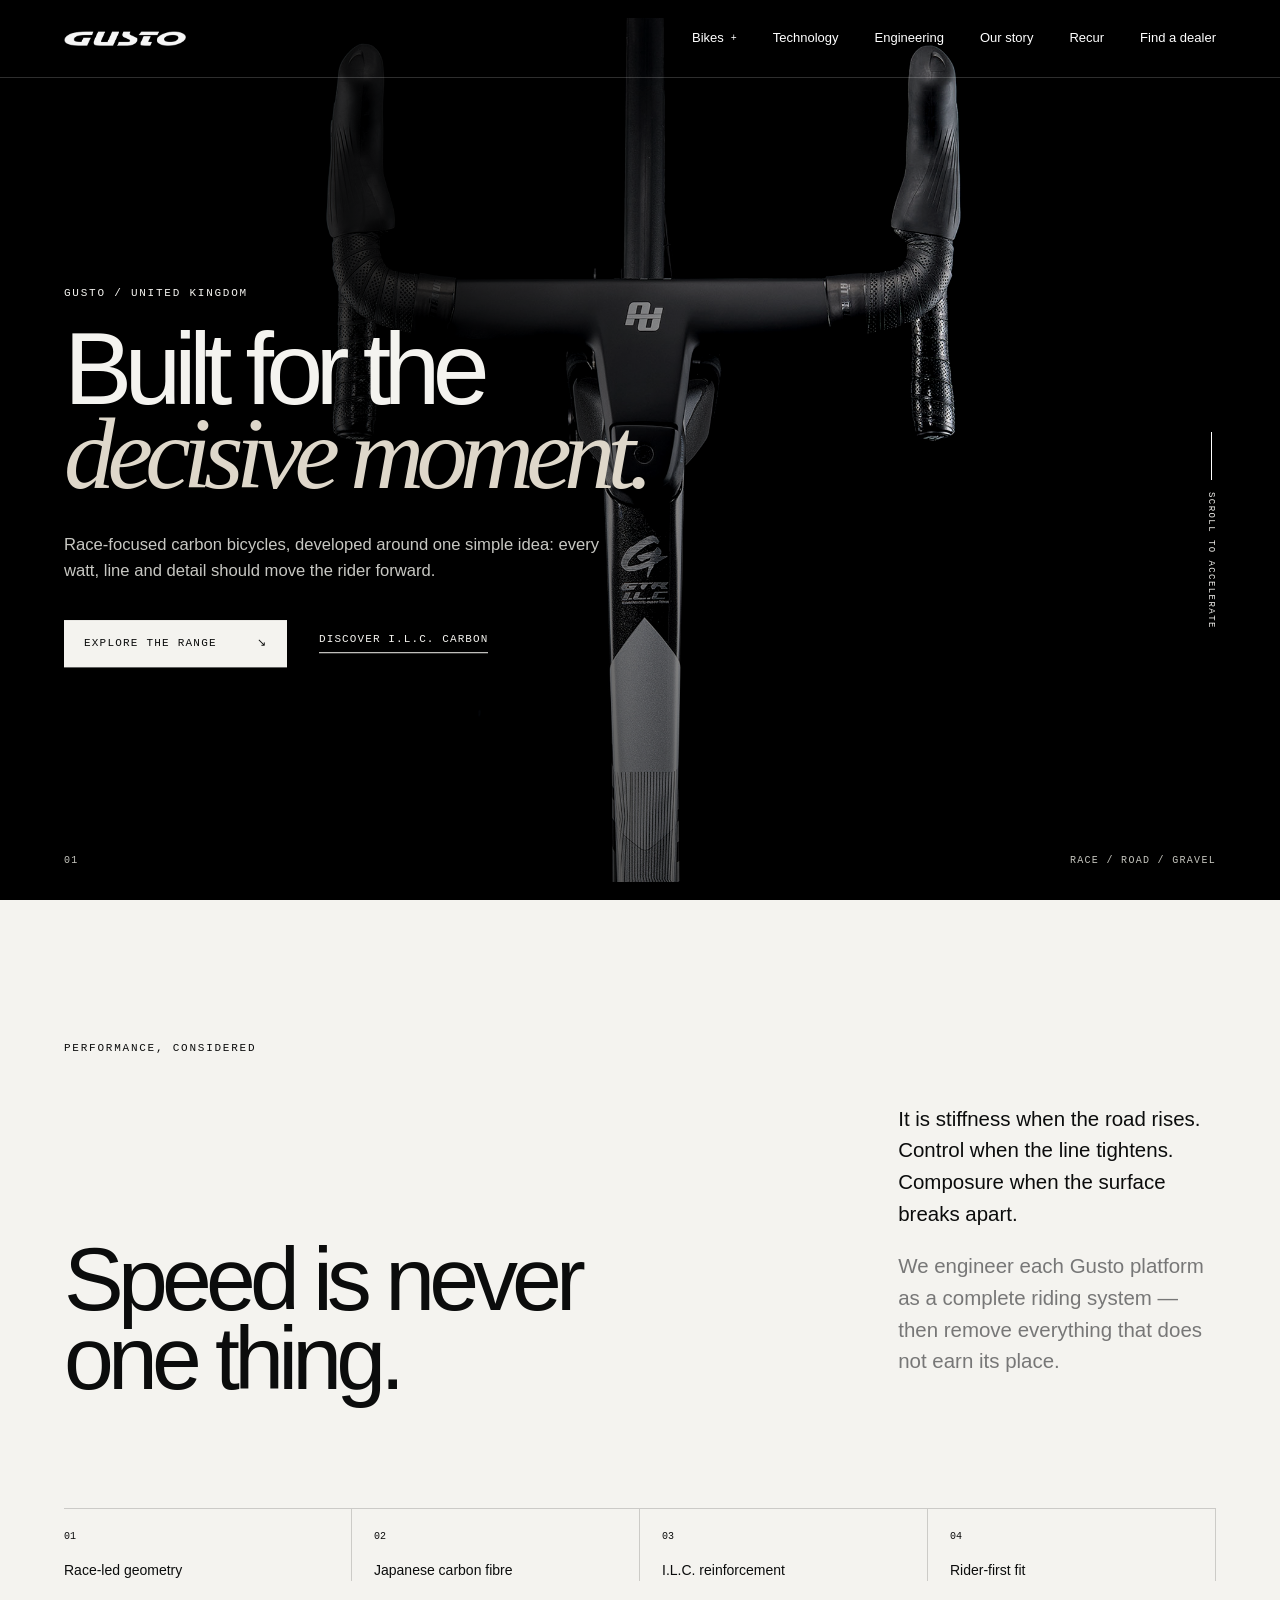
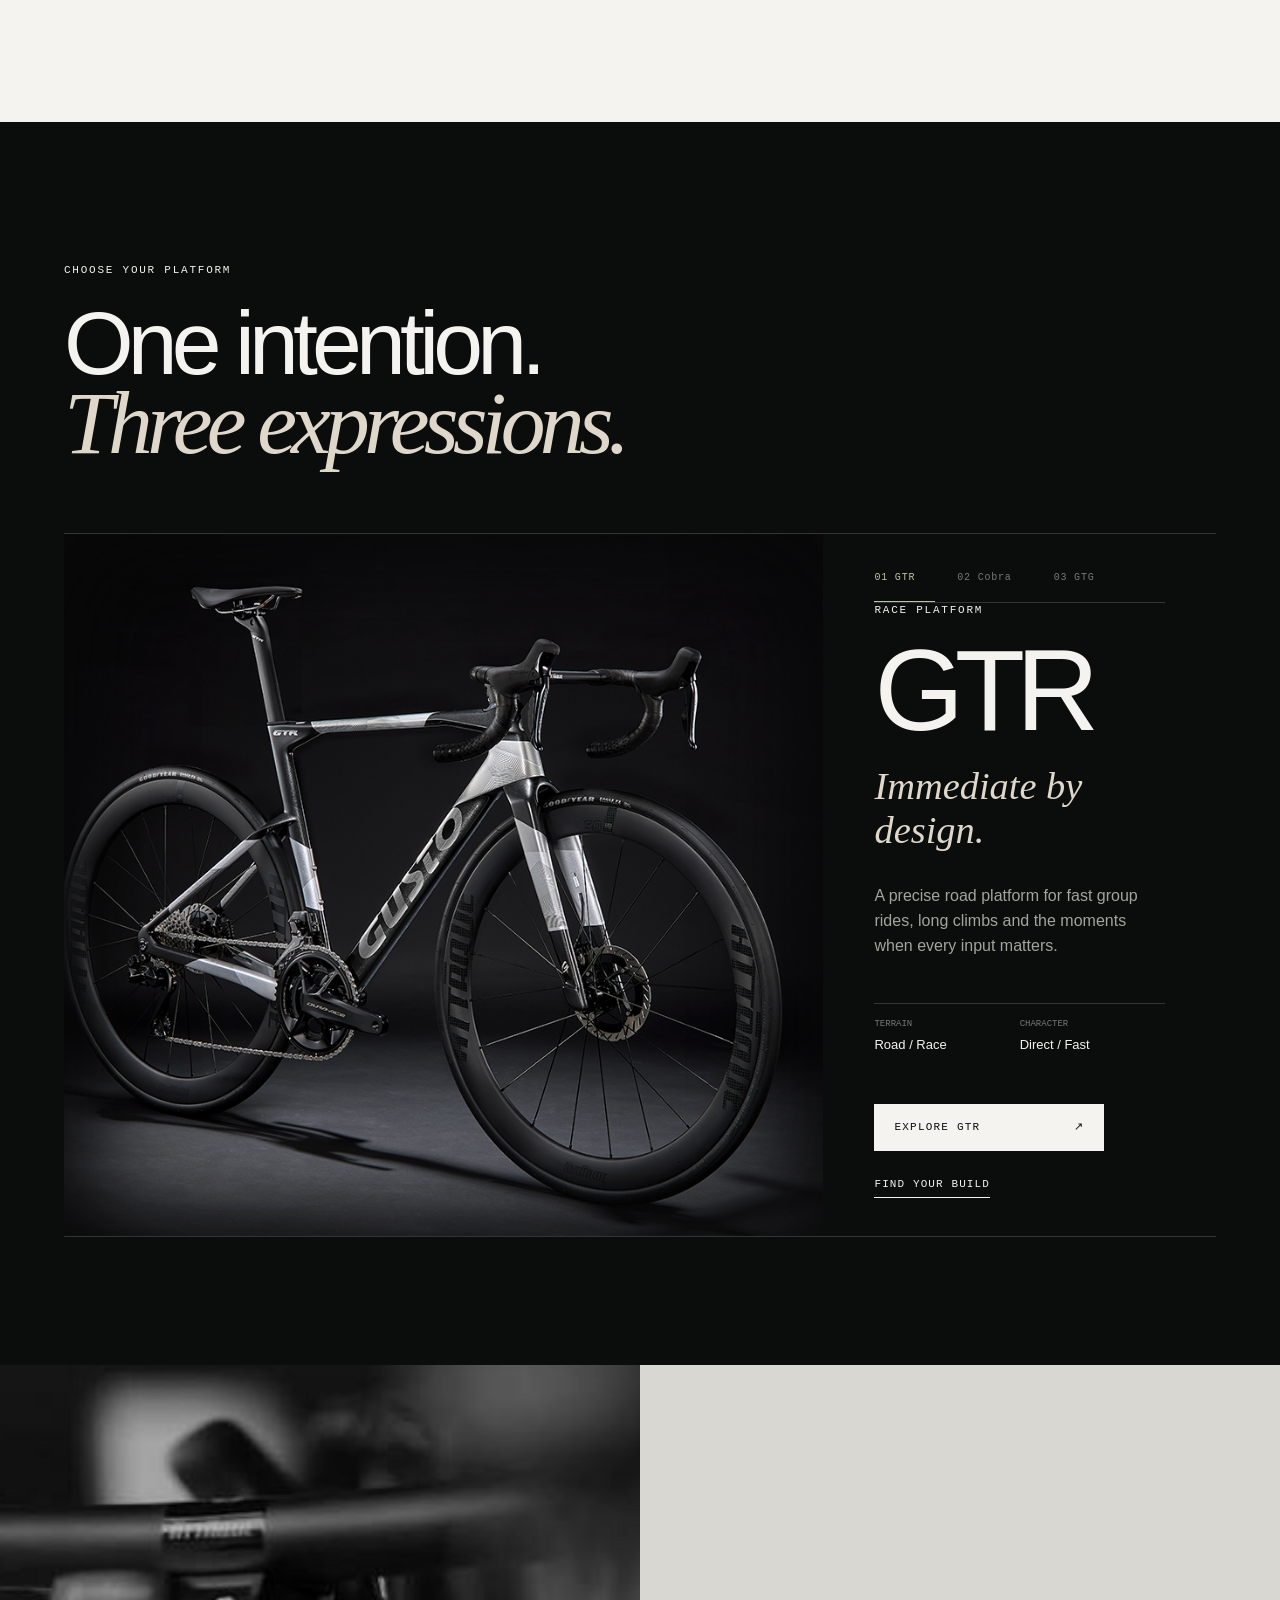
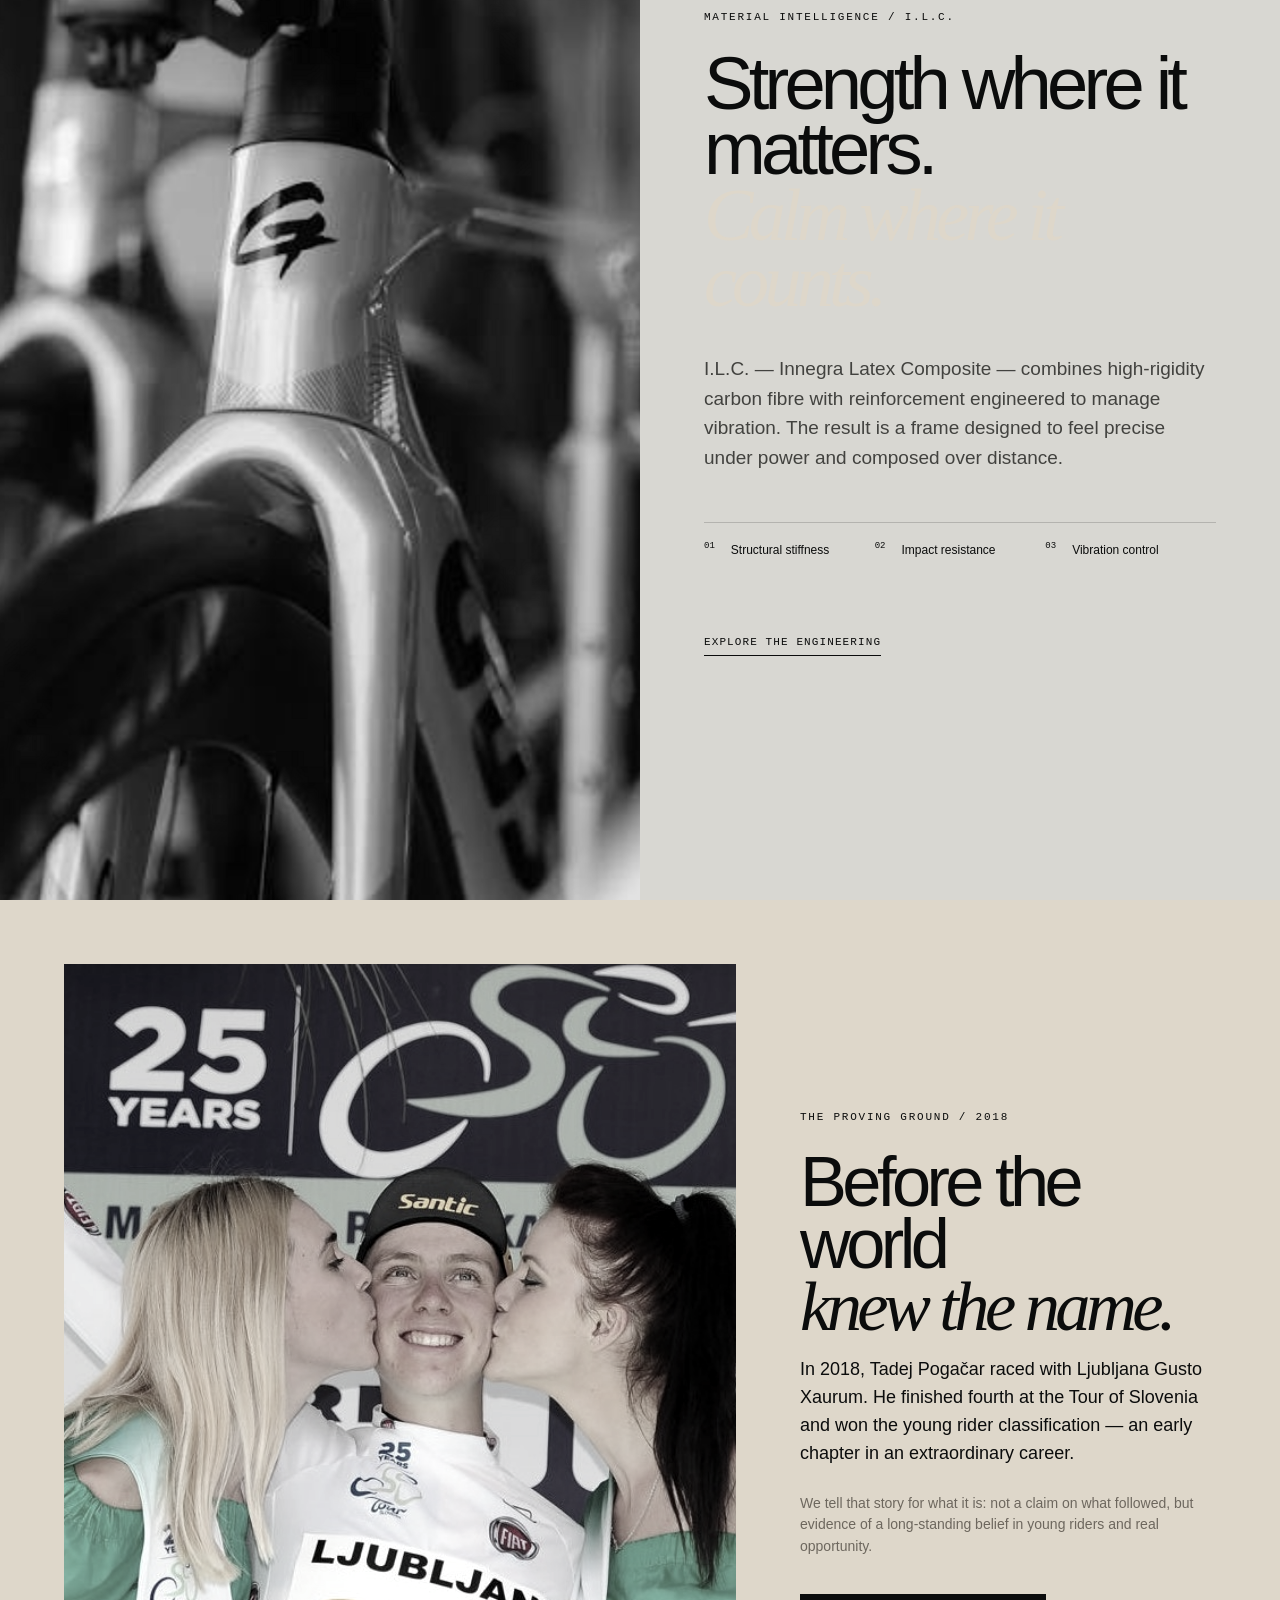
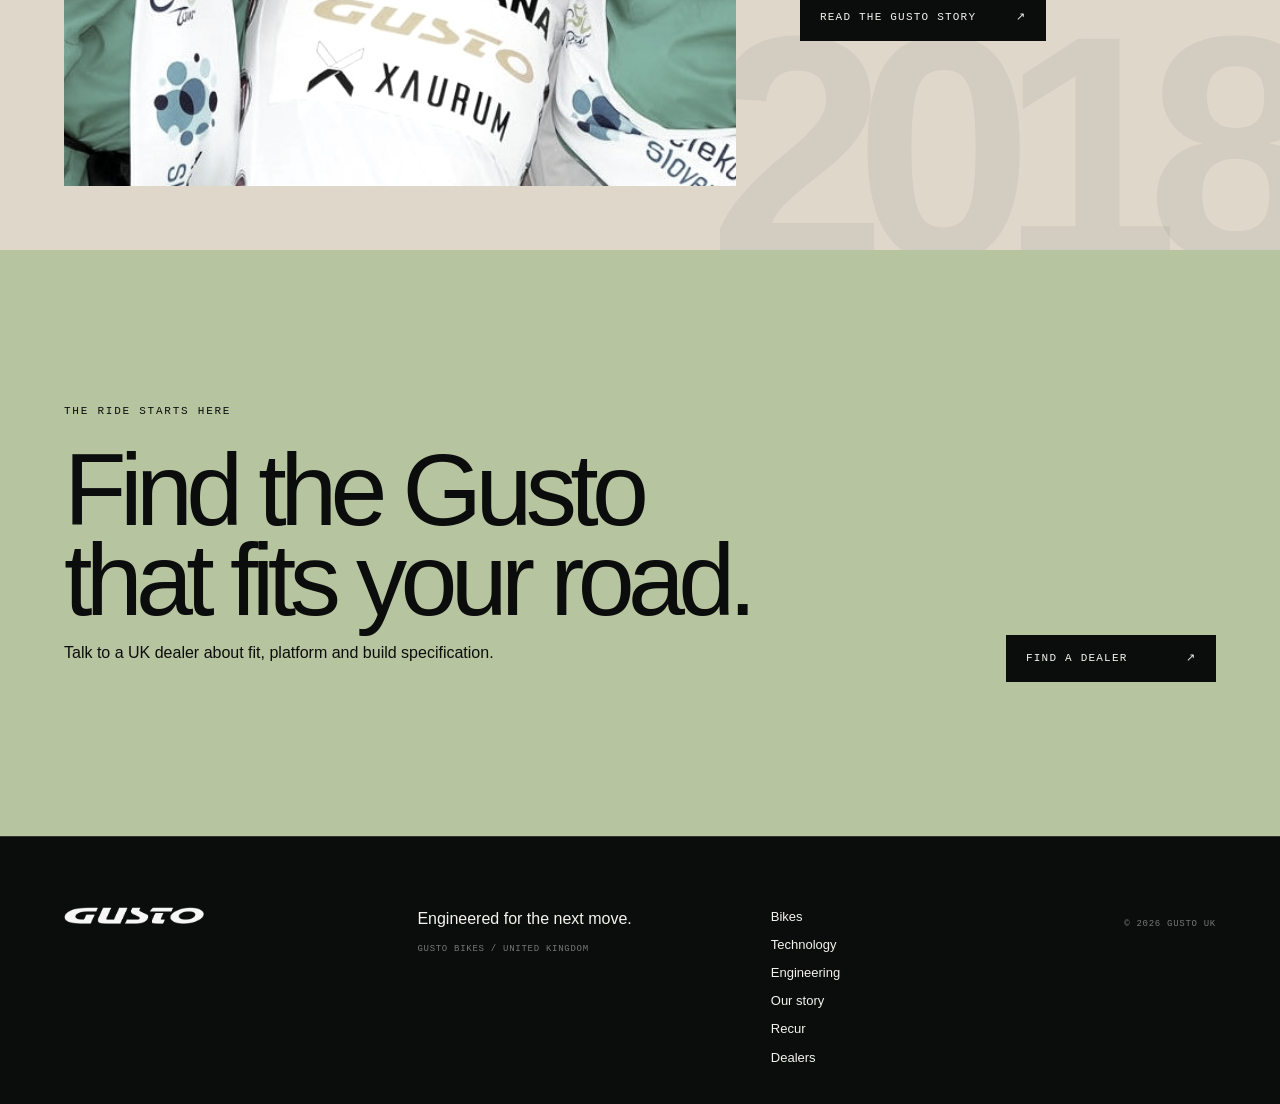
==== commit 68b79fdb: "Create dedicated bike product pages" ====
--- a/index.html
+++ b/index.html
@@ -8,19 +8,19 @@
   <link rel="icon" href="favicon.svg" type="image/svg+xml" />
   <meta property="og:type" content="website" /><meta property="og:site_name" content="Gusto UK" /><meta property="og:title" content="Gusto UK — Built for the decisive moment" /><meta property="og:description" content="Race-focused carbon bicycles engineered to move the rider forward." /><meta property="og:url" content="https://flyingat50.github.io/gusto/" /><meta property="og:image" content="https://flyingat50.github.io/gusto/assets/social-share.png" /><meta property="og:image:width" content="1200" /><meta property="og:image:height" content="630" /><meta name="twitter:card" content="summary_large_image" /><meta name="twitter:image" content="https://flyingat50.github.io/gusto/assets/social-share.png" />
   <link rel="preload" as="image" href="assets/hero-cockpit-front.png" />
-  <link rel="stylesheet" href="styles.css?v=22" />
+  <link rel="stylesheet" href="styles.css?v=23" />
 </head>
 <body>
   <div class="progress" aria-hidden="true"><span></span></div>
   <header class="site-header" data-header>
     <a class="brand" href="index.html" aria-label="Gusto UK home"><img src="assets/gusto-logo-white.png" alt="Gusto" /></a>
     <nav class="desktop-nav" aria-label="Primary navigation">
-      <a href="#bikes">Bikes</a><a href="#technology">Technology</a><a href="engineering.html">Engineering</a><a href="about.html">Our story</a><a href="recur.html">Recur</a><a href="dealers.html">Find a dealer</a>
+      <div class="nav-dropdown"><a href="#bikes">Bikes</a><div class="nav-dropdown-menu"><a href="gtr.html">GTR <small>Race</small></a><a href="cobra.html">Cobra <small>Road</small></a><a href="gtg.html">GTG <small>Gravel</small></a></div></div><a href="#technology">Technology</a><a href="engineering.html">Engineering</a><a href="about.html">Our story</a><a href="recur.html">Recur</a><a href="dealers.html">Find a dealer</a>
     </nav>
     <button class="menu-button" type="button" aria-expanded="false" aria-controls="mobile-menu"><span>Menu</span><i></i><i></i></button>
   </header>
   <div class="mobile-menu" id="mobile-menu" aria-hidden="true">
-    <nav><a href="#bikes">Bikes</a><a href="#technology">Technology</a><a href="engineering.html">Engineering</a><a href="about.html">Our story</a><a href="recur.html">Recur</a><a href="dealers.html">Find a dealer</a></nav>
+    <nav><a href="#bikes">Bikes</a><div class="mobile-bike-links"><a href="gtr.html">GTR</a><a href="cobra.html">Cobra</a><a href="gtg.html">GTG</a></div><a href="#technology">Technology</a><a href="engineering.html">Engineering</a><a href="about.html">Our story</a><a href="recur.html">Recur</a><a href="dealers.html">Find a dealer</a></nav>
     <p>Gusto Bikes / United Kingdom</p>
   </div>
 
@@ -59,23 +59,9 @@
           </div>
           <p class="eyebrow" data-bike-kicker>Race platform</p><h3 data-bike-title>GTR</h3><p class="bike-line" data-bike-line>Immediate by design.</p><p data-bike-copy>A precise road platform for fast group rides, long climbs and the moments when every input matters.</p>
           <div class="bike-specs"><span><small>Terrain</small><b data-bike-terrain>Road / Race</b></span><span><small>Character</small><b data-bike-character>Direct / Fast</b></span></div>
-          <div class="bike-actions"><a class="button button-light" href="#bike-specifications">View specifications <span>↓</span></a><a class="text-link" href="dealers.html">Find your build</a></div>
+          <div class="bike-actions"><a class="button button-light" href="gtr.html" data-bike-link>Explore GTR <span>↗</span></a><a class="text-link" href="dealers.html">Find your build</a></div>
         </div>
       </div>
-      <section class="technical-specs" id="bike-specifications" aria-labelledby="specs-title" data-bike-specifications>
-        <div class="technical-specs-head">
-          <div><p class="eyebrow" data-spec-series>GTR series / Technical detail</p><h3 class="display" id="specs-title"><span data-spec-title>GTR</span><br><em>at a glance.</em></h3></div>
-          <p data-spec-intro>Race-focused carbon engineering with three electronic build levels.</p>
-        </div>
-        <div class="spec-builds" data-spec-builds aria-label="Available builds"></div>
-        <div class="spec-editorial">
-          <div><p class="eyebrow">Specification</p><h4>Details that<br><em>earn their place.</em></h4></div>
-          <div class="spec-list" data-spec-list></div>
-        </div>
-        <div class="geometry-head"><div><p class="eyebrow">Geometry</p><h4 data-geometry-title>Measured for the road.</h4></div><p data-geometry-note>Measurements in millimetres unless specified.</p></div>
-        <div class="geometry-table-wrap" tabindex="0" aria-label="Scrollable bike geometry table"><table class="geometry-table" data-geometry-table></table></div>
-        <p class="geometry-help">Scroll horizontally to compare every size.</p>
-      </section>
     </section>
 
     <section class="technology" id="technology" aria-labelledby="tech-title">
@@ -94,6 +80,6 @@
     </section>
   </main>
   <footer class="site-footer theme-dark"><a class="footer-brand" href="index.html" aria-label="Gusto UK home"><img src="assets/gusto-logo-white.png" alt="Gusto" /></a><div><p>Engineered for the next move.</p><p class="small">Gusto Bikes / United Kingdom</p></div><nav aria-label="Footer"><a href="#bikes">Bikes</a><a href="#technology">Technology</a><a href="engineering.html">Engineering</a><a href="about.html">Our story</a><a href="recur.html">Recur</a><a href="dealers.html">Dealers</a></nav><p class="small">© <span data-year></span> Gusto UK</p></footer>
-  <script src="bike-specs.js?v=1"></script><script src="script.js?v=11"></script>
+  <script src="script.js?v=12"></script>
 </body>
 </html>
--- a/styles.css
+++ b/styles.css
@@ -251,3 +251,10 @@
 .bike-actions{display:flex;align-items:center;gap:28px;flex-wrap:wrap}.bike-actions .button{min-width:230px}.technical-specs{margin:clamp(80px,10vw,150px) var(--pad) 0;border-top:1px solid #353633;color:var(--paper)}.technical-specs-head{display:grid;grid-template-columns:1.35fr .65fr;gap:8vw;align-items:end;padding:clamp(80px,9vw,140px) 0 70px}.technical-specs-head .display{font-size:clamp(58px,7vw,110px)}.technical-specs-head>p{color:#a4a49e;max-width:460px;font-size:18px;margin:0}.spec-builds{border-top:1px solid #353633}.spec-builds article{display:grid;grid-template-columns:54px 1fr auto;gap:28px;align-items:start;padding:30px 0;border-bottom:1px solid #353633}.spec-builds article>span{font:10px var(--mono);color:var(--signal)}.spec-builds h4{font-size:clamp(25px,2.3vw,38px);font-weight:400;letter-spacing:-.04em;line-height:1;margin:0 0 10px}.spec-builds p{margin:0;color:#d1d1cb}.spec-builds small{display:block;margin-top:7px;color:#777;font-size:12px}.spec-builds strong{font:500 13px var(--mono);letter-spacing:.03em;text-align:right}.spec-editorial{display:grid;grid-template-columns:.7fr 1.3fr;gap:10vw;padding:clamp(100px,11vw,170px) 0}.spec-editorial h4,.geometry-head h4{font-size:clamp(44px,5vw,80px);font-weight:400;letter-spacing:-.055em;line-height:.92;margin:0}.spec-editorial h4 em{font-family:var(--serif);font-weight:400;color:var(--bone)}.spec-list{border-top:1px solid #353633}.spec-list article{display:grid;grid-template-columns:42px 1fr;gap:20px;padding:24px 0;border-bottom:1px solid #353633}.spec-list span{font:10px var(--mono);color:#777}.spec-list h5{font-size:17px;font-weight:400;margin:0 0 7px}.spec-list p{color:#999994;margin:0;max-width:720px;font-size:14px}.geometry-head{display:grid;grid-template-columns:1fr auto;gap:40px;align-items:end;padding-bottom:40px}.geometry-head>p{font:10px var(--mono);letter-spacing:.09em;text-transform:uppercase;color:#777;margin:0}.geometry-table-wrap{overflow-x:auto;border-top:1px solid #545550;border-bottom:1px solid #545550;scrollbar-color:var(--signal) #222}.geometry-table{width:100%;min-width:820px;border-collapse:collapse;font-size:13px}.geometry-table th,.geometry-table td{padding:16px 18px;border-bottom:1px solid #292a28;text-align:right;white-space:nowrap}.geometry-table thead th{font:10px var(--mono);letter-spacing:.08em;text-transform:uppercase;color:var(--signal)}.geometry-table th:first-child{text-align:left;position:sticky;left:0;background:var(--ink);z-index:1}.geometry-table tbody th{font-weight:400;color:#aaa}.geometry-table tbody tr:last-child>*{border-bottom:0}.geometry-help{display:none;font:9px var(--mono);text-transform:uppercase;letter-spacing:.08em;color:#777;margin:14px 0 0}.technical-specs+.technology{margin-top:0}
 @media(max-width:900px){.technical-specs-head,.spec-editorial{grid-template-columns:1fr}.technical-specs-head{gap:38px}.spec-editorial{gap:60px}.geometry-head{grid-template-columns:1fr}.geometry-help{display:block}.spec-builds article{grid-template-columns:34px 1fr}.spec-builds strong{grid-column:2;text-align:left}.bike-actions{align-items:flex-start;flex-direction:column}}
 @media(max-width:560px){.technical-specs{margin-left:20px;margin-right:20px}.spec-builds article{gap:14px}.spec-builds h4{font-size:25px}.technical-specs-head>p{font-size:16px}.geometry-table th,.geometry-table td{padding:14px 16px}}
+
+/* Product navigation and dedicated bike pages */
+.nav-dropdown{position:relative;height:64px;display:flex;align-items:center}.nav-dropdown>a{display:flex;align-items:center;gap:7px}.nav-dropdown>a:before{content:"+";font:10px var(--mono);order:2;transition:transform .25s}.nav-dropdown:hover>a:before,.nav-dropdown:focus-within>a:before{transform:rotate(45deg)}.nav-dropdown-menu{position:absolute;top:62px;left:-24px;width:260px;padding:16px 0;background:rgba(11,12,12,.97);border:1px solid #30312f;opacity:0;visibility:hidden;transform:translateY(-8px);transition:.25s;backdrop-filter:blur(14px)}.nav-dropdown:hover .nav-dropdown-menu,.nav-dropdown:focus-within .nav-dropdown-menu{opacity:1;visibility:visible;transform:none}.nav-dropdown-menu a{display:flex;justify-content:space-between;align-items:center;padding:13px 22px;font-size:16px}.nav-dropdown-menu a:hover{background:#1d1e1c}.nav-dropdown-menu a:after{display:none}.nav-dropdown-menu small{font:9px var(--mono);letter-spacing:.1em;text-transform:uppercase;color:#777}.nav-dropdown-menu a.active{color:var(--signal)}.mobile-bike-links{display:grid;grid-template-columns:repeat(3,1fr);gap:12px;padding:8px 0 20px}.mobile-menu .mobile-bike-links a{font:11px var(--mono);letter-spacing:.1em;text-transform:uppercase;border:1px solid #333;padding:12px;text-align:center}
+.product-page{background:var(--ink)}.product-hero{position:relative;min-height:100svh;overflow:hidden}.product-hero>img{position:absolute;inset:0;width:100%;height:100%;object-fit:cover;object-position:center}.product-hero-shade{position:absolute;inset:0;background:linear-gradient(90deg,rgba(0,0,0,.94),rgba(0,0,0,.65) 35%,rgba(0,0,0,.08) 72%),linear-gradient(0deg,rgba(0,0,0,.35),transparent 45%)}.product-hero-copy{position:absolute;z-index:2;left:var(--pad);top:50%;transform:translateY(-42%);max-width:720px}.product-hero h1{font-size:clamp(76px,10vw,164px);font-weight:400;line-height:.78;letter-spacing:-.08em;margin:0 0 34px}.product-hero h1 em{color:var(--bone)}.product-hero-copy>p:not(.eyebrow){font-size:clamp(18px,1.7vw,26px);color:#c9c9c3;margin:0 0 38px}.product-hero .hero-index{z-index:2}.product-hero-gtg>img{object-position:center}.product-intro{display:grid;grid-template-columns:1.3fr .7fr;gap:10vw;align-items:end;background:var(--paper)}.product-intro .display{font-size:clamp(58px,6.5vw,102px)}.product-intro>p{font-size:clamp(18px,1.4vw,22px);color:#5e5e59;margin:0;max-width:560px}.product-gallery{display:grid;grid-template-columns:1.15fr .85fr;background:#151615;padding:var(--pad);gap:18px}.product-gallery figure{position:relative;margin:0;min-height:620px;overflow:hidden;background:#080909}.product-gallery-wide{grid-row:span 2;min-height:1258px!important}.product-gallery img{width:100%;height:100%;object-fit:cover;transition:transform .8s cubic-bezier(.2,.7,.1,1)}.product-gallery figure:hover img{transform:scale(1.025)}.product-gallery figcaption{position:absolute;left:24px;bottom:20px;padding:8px 10px;background:rgba(11,12,12,.78);color:#d1d1cb;font:9px var(--mono);letter-spacing:.08em;text-transform:uppercase}.product-gallery-light{background:#ecebe6!important}.product-gallery-light img{object-fit:contain}.product-principles{display:grid;grid-template-columns:repeat(4,1fr);padding:clamp(85px,9vw,140px) var(--pad)}.product-principles article{padding:0 28px;border-left:1px solid var(--line)}.product-principles article:first-child{padding-left:0;border-left:0}.product-principles span{font:10px var(--mono)}.product-principles h3{font-size:clamp(24px,2.2vw,36px);font-weight:400;letter-spacing:-.04em;margin:30px 0 15px}.product-principles p{color:#66665f;margin:0}.product-technical{margin-top:0;padding-bottom:clamp(100px,11vw,170px)}.product-next{padding:clamp(100px,12vw,190px) var(--pad);display:grid;grid-template-columns:1fr auto;align-items:end}.product-next .eyebrow,.product-next h2,.product-next>p{grid-column:1}.product-next .button{grid-column:2;grid-row:2/4}.product-next .display em{color:var(--ink)}.product-next>p{font-size:18px}.product-page .site-footer{border-top:0}
+@media(max-width:900px){.nav-dropdown{display:none}.mobile-bike-links{display:grid}.product-hero>img{object-position:62% center}.product-hero-shade{background:linear-gradient(0deg,rgba(0,0,0,.95),rgba(0,0,0,.52) 65%,rgba(0,0,0,.1))}.product-hero-copy{left:24px;right:24px;top:auto;bottom:100px;transform:none}.product-hero h1{font-size:18vw}.product-intro{grid-template-columns:1fr}.product-intro>p{margin-top:50px}.product-gallery{grid-template-columns:1fr;padding:20px}.product-gallery figure,.product-gallery-wide{min-height:68vh!important;grid-row:auto}.product-principles{grid-template-columns:1fr 1fr;gap:55px 0}.product-principles article:nth-child(3){padding-left:0;border-left:0}.product-next{grid-template-columns:1fr}.product-next .button{grid-column:1;grid-row:auto;margin-top:36px}}
+@media(max-width:560px){.mobile-menu a{font-size:12vw}.mobile-menu .mobile-bike-links a{font-size:10px}.product-principles{grid-template-columns:1fr}.product-principles article{padding:30px 0;border-left:0;border-top:1px solid var(--line)}.product-principles article:first-child{border-top:0}.product-gallery figure,.product-gallery-wide{min-height:55vh!important}.product-hero-gtg>img{object-position:64% center}}
+.nav-dropdown.open .nav-dropdown-menu{opacity:1;visibility:visible;transform:none}.nav-dropdown.open>a:before{transform:rotate(45deg)}
